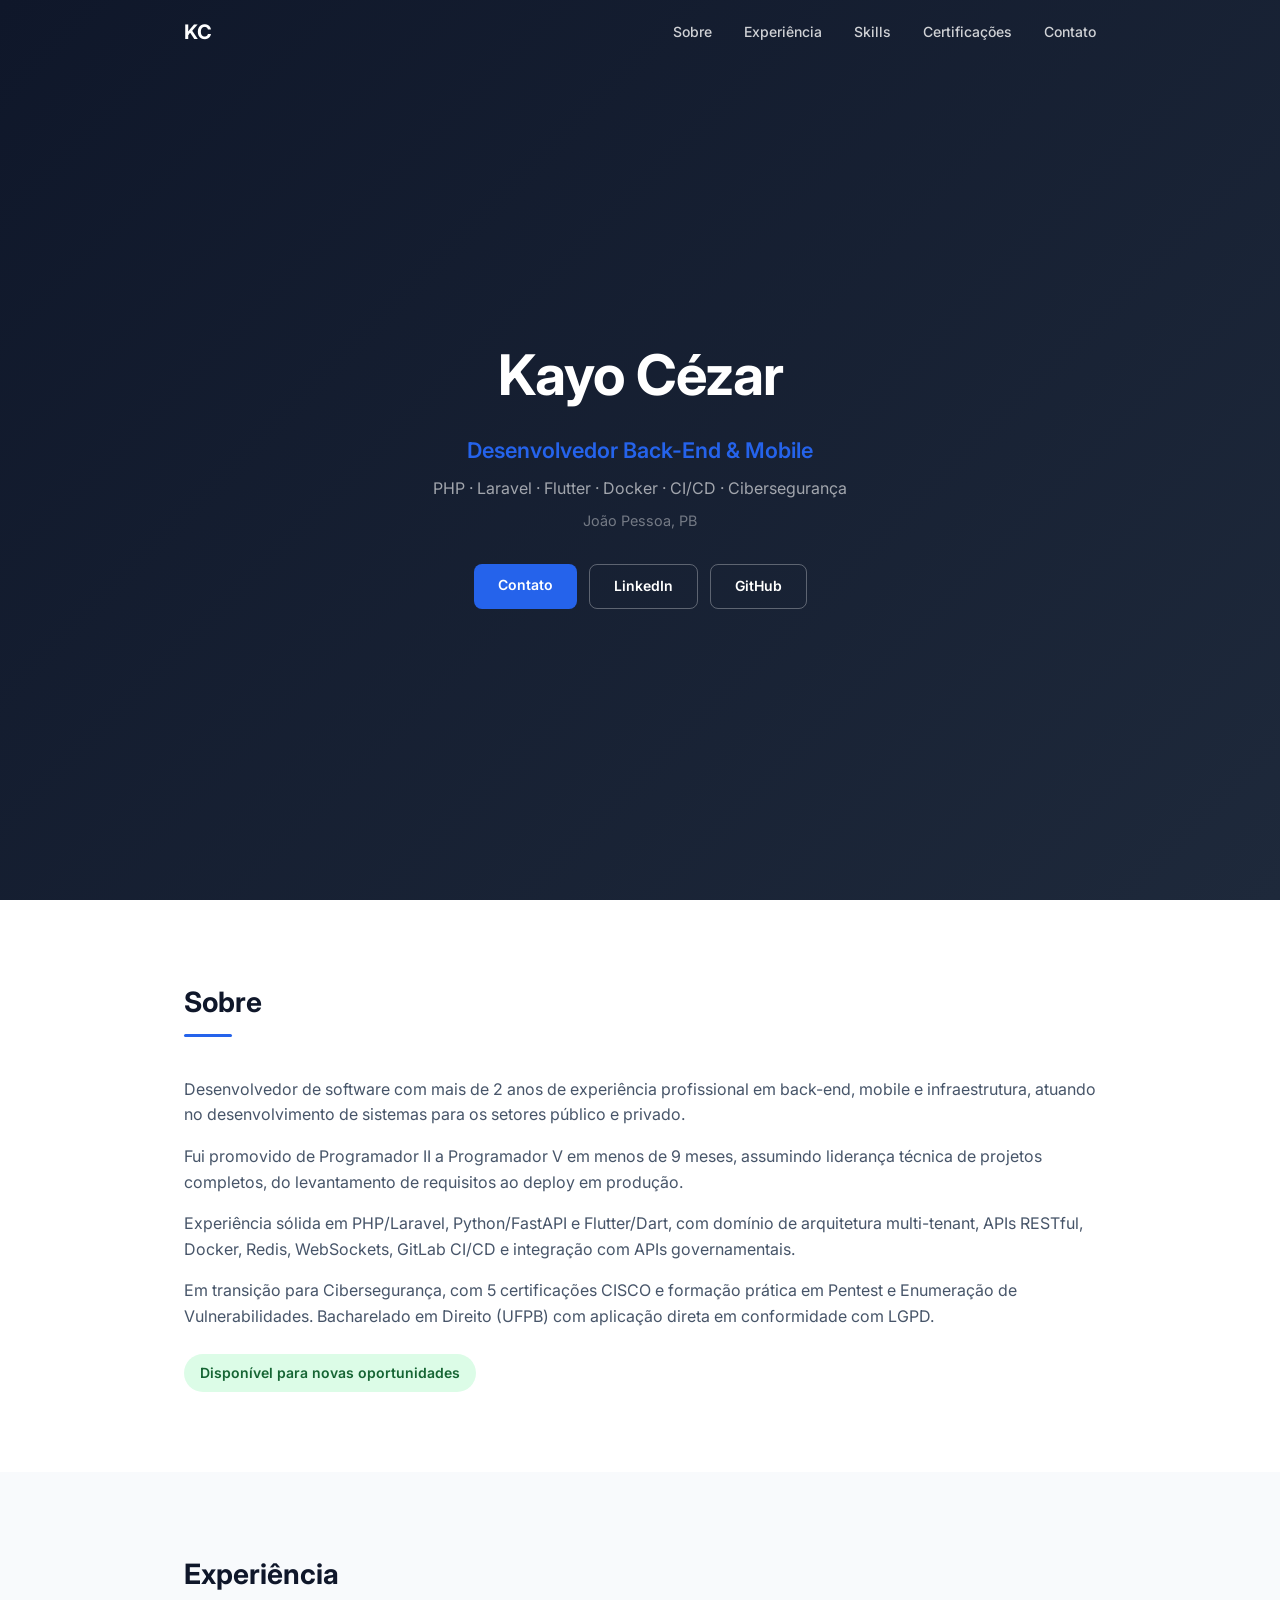
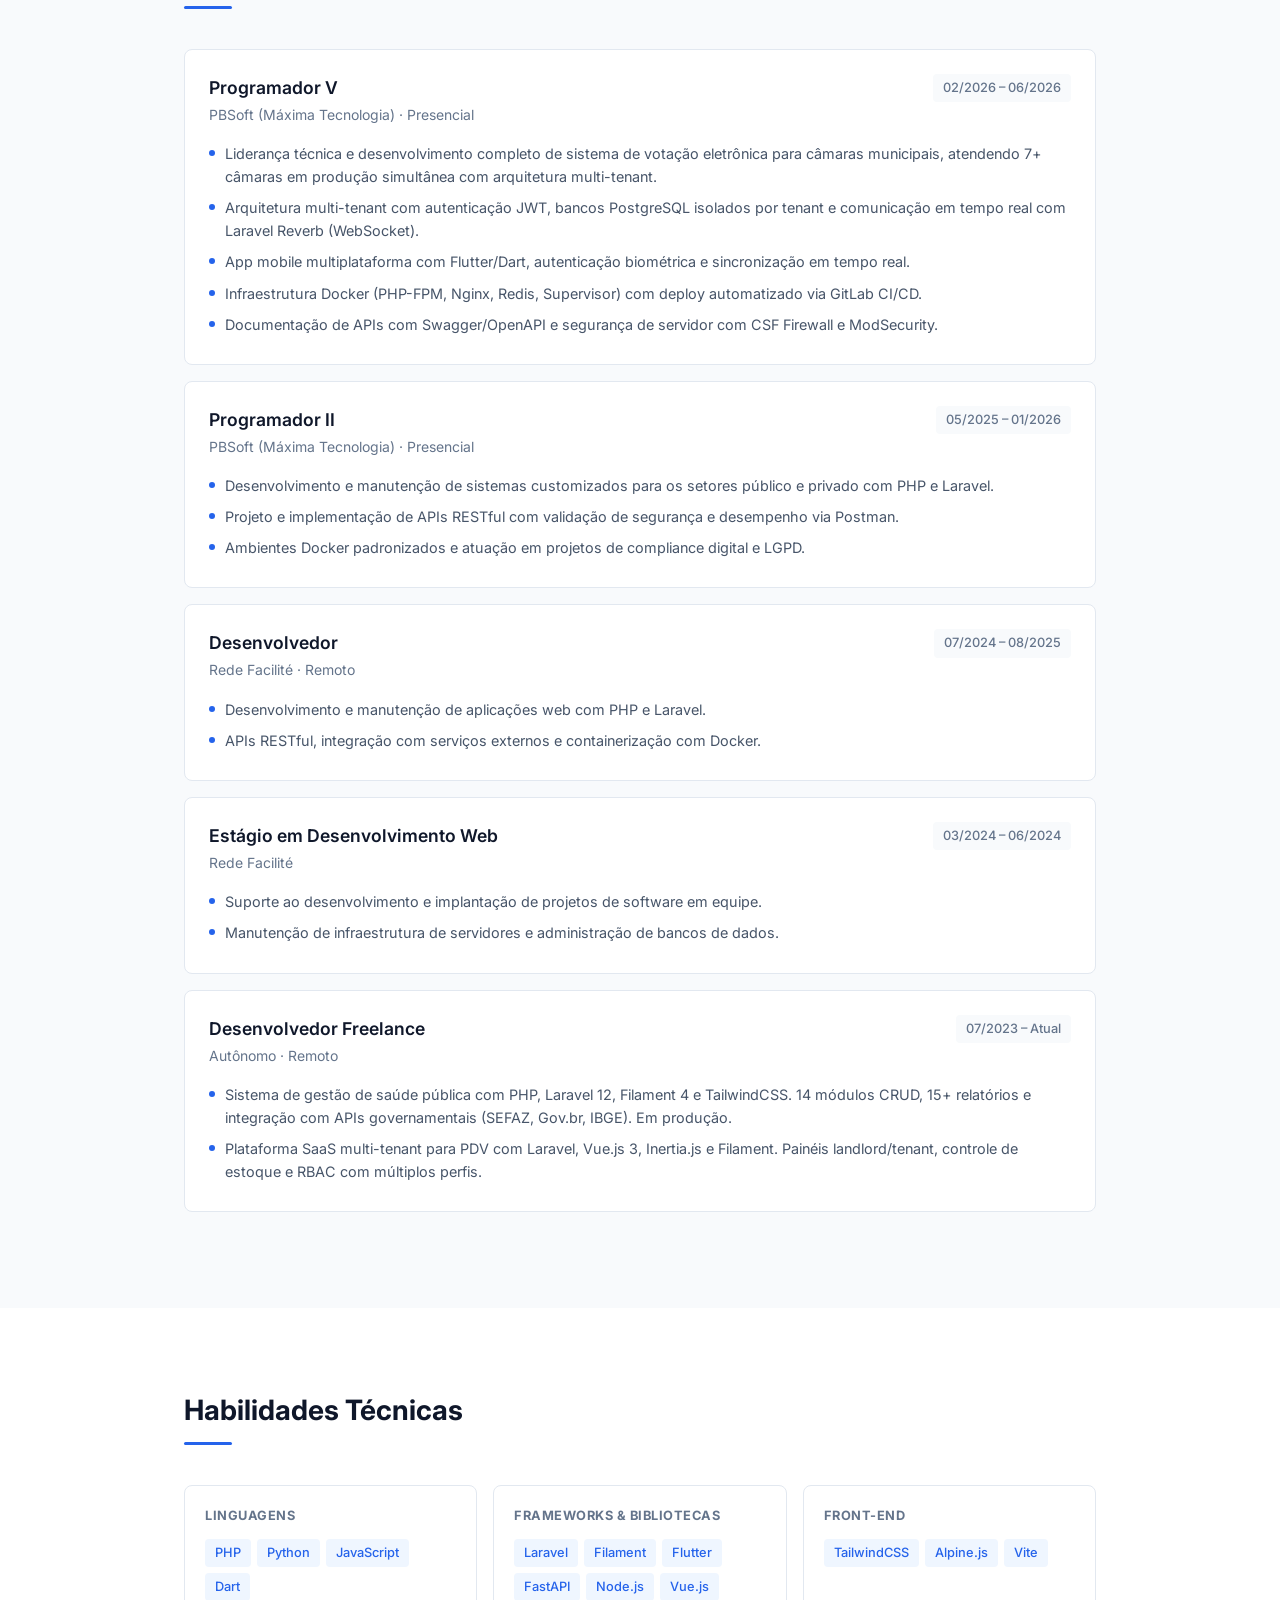
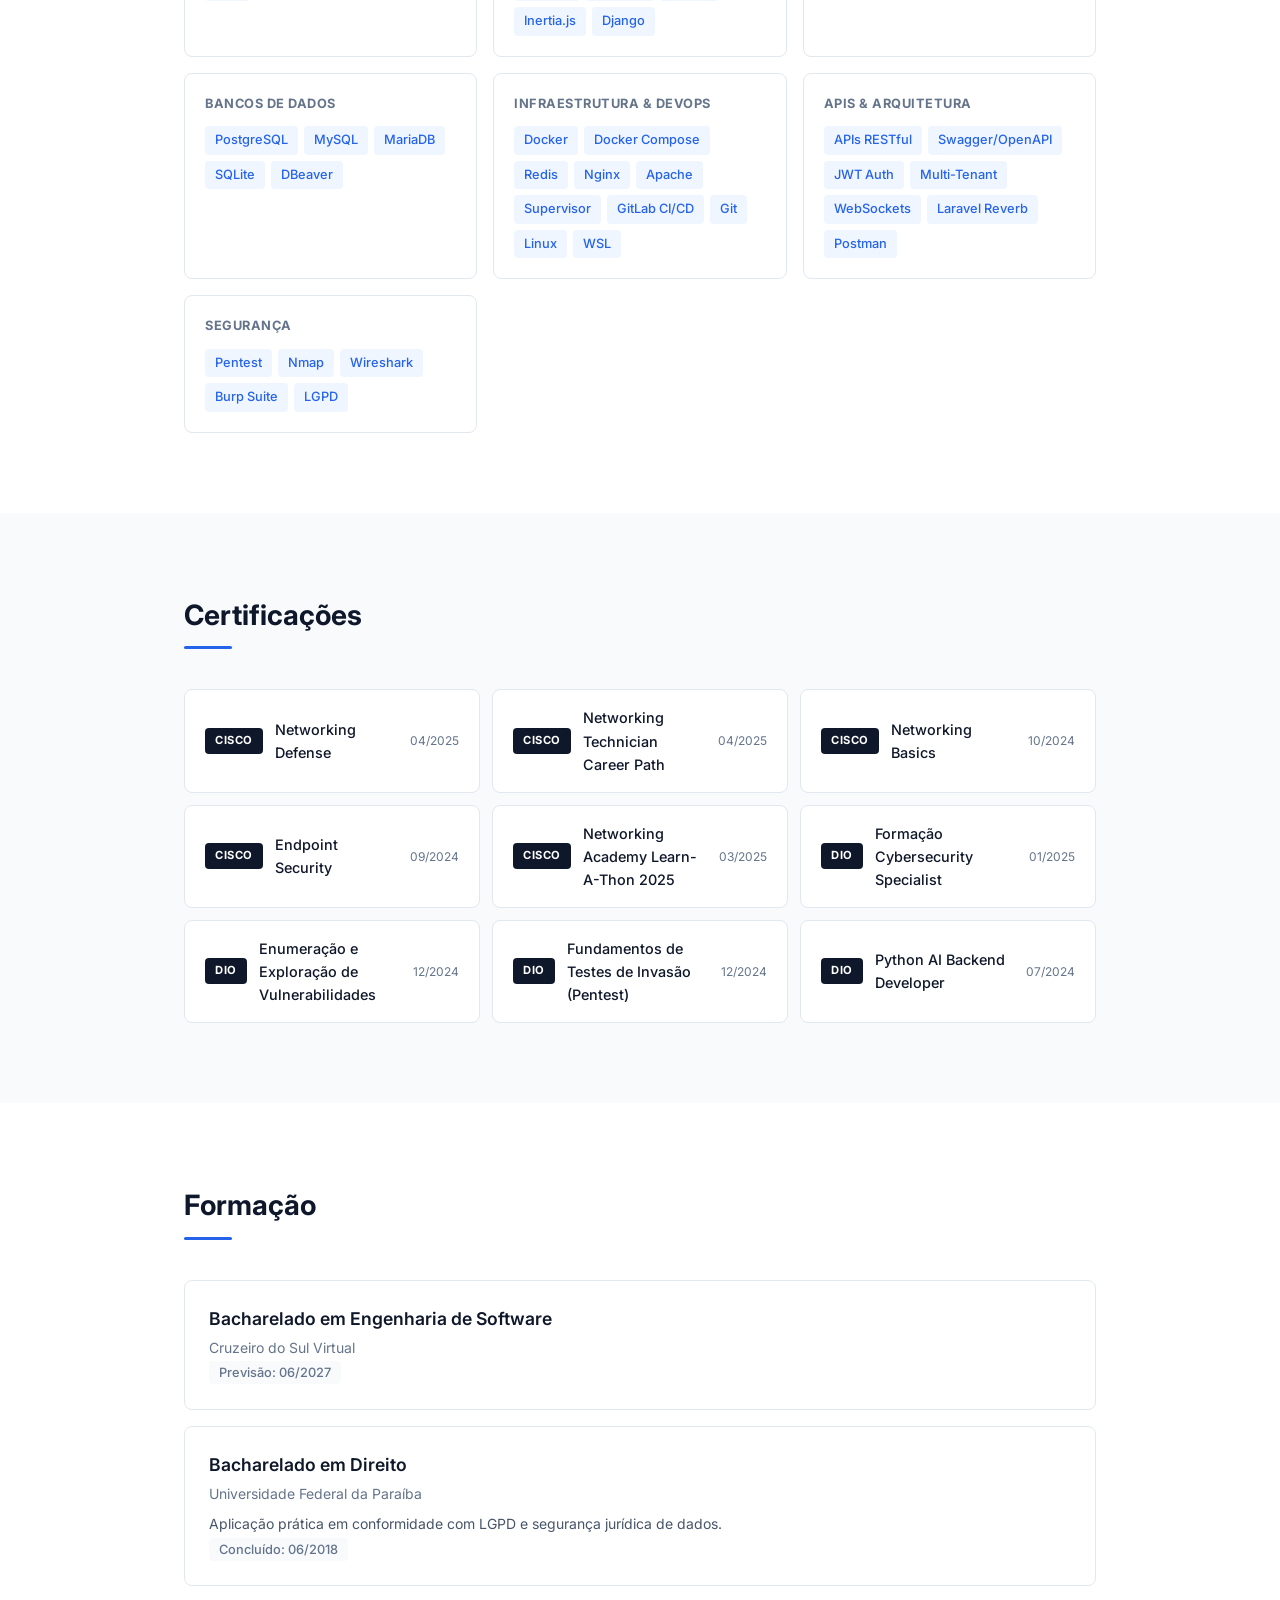
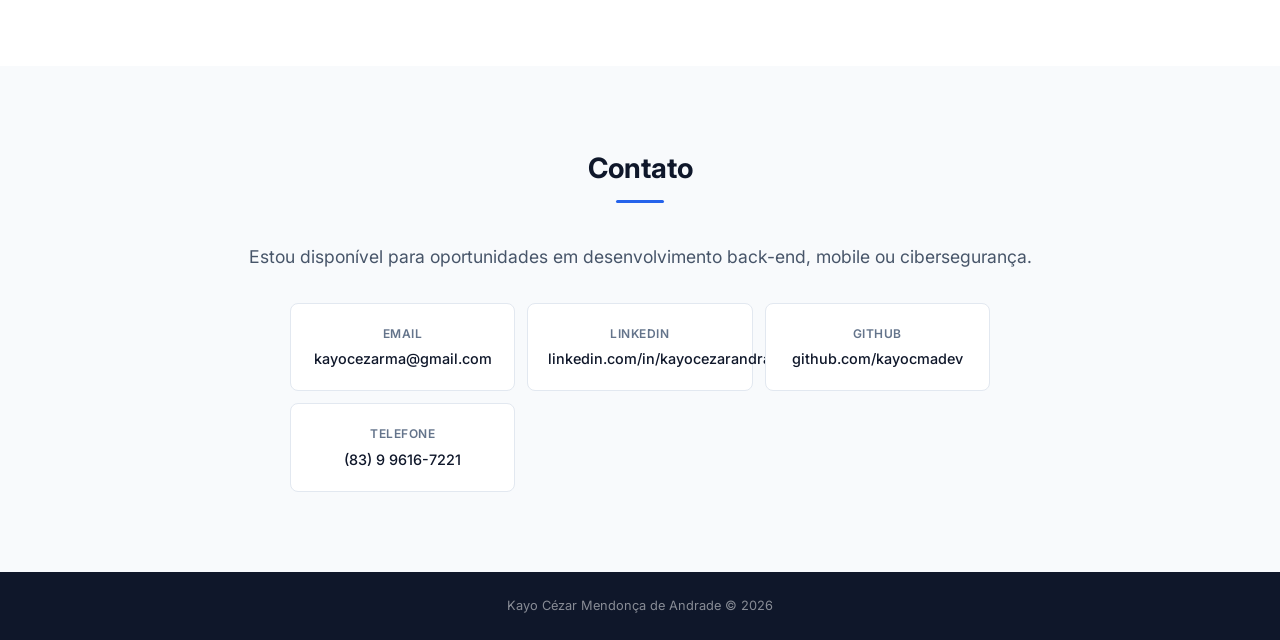
==== index.html @ 10f0717d "Portfolio inicial - landing page pessoal" ====
<!DOCTYPE html>
<html lang="pt-BR">
<head>
    <meta charset="UTF-8">
    <meta name="viewport" content="width=device-width, initial-scale=1.0">
    <meta name="description" content="Kayo Cézar - Desenvolvedor Back-End & Mobile | PHP, Laravel, Flutter, Docker, CI/CD | Cibersegurança">
    <title>Kayo Cézar | Desenvolvedor Back-End & Mobile</title>
    <link rel="preconnect" href="https://fonts.googleapis.com">
    <link rel="preconnect" href="https://fonts.gstatic.com" crossorigin>
    <link href="https://fonts.googleapis.com/css2?family=Inter:wght@400;500;600;700&display=swap" rel="stylesheet">
    <link rel="stylesheet" href="style.css">
</head>
<body>
    <nav id="navbar">
        <div class="nav-container">
            <a href="#hero" class="nav-logo">KC</a>
            <button class="nav-toggle" aria-label="Menu">&#9776;</button>
            <ul class="nav-links">
                <li><a href="#sobre">Sobre</a></li>
                <li><a href="#experiencia">Experiência</a></li>
                <li><a href="#skills">Skills</a></li>
                <li><a href="#certificacoes">Certificações</a></li>
                <li><a href="#contato">Contato</a></li>
            </ul>
        </div>
    </nav>

    <section id="hero">
        <div class="hero-content">
            <h1>Kayo Cézar</h1>
            <p class="hero-title">Desenvolvedor Back-End & Mobile</p>
            <p class="hero-stack">PHP · Laravel · Flutter · Docker · CI/CD · Cibersegurança</p>
            <p class="hero-location">João Pessoa, PB</p>
            <div class="hero-links">
                <a href="mailto:kayocezarma@gmail.com" class="btn btn-primary">Contato</a>
                <a href="https://linkedin.com/in/kayocezarandrade" target="_blank" class="btn btn-outline">LinkedIn</a>
                <a href="https://github.com/kayocmadev" target="_blank" class="btn btn-outline">GitHub</a>
            </div>
        </div>
    </section>

    <section id="sobre">
        <div class="container">
            <h2>Sobre</h2>
            <div class="sobre-content">
                <p>Desenvolvedor de software com mais de 2 anos de experiência profissional em back-end, mobile e infraestrutura, atuando no desenvolvimento de sistemas para os setores público e privado.</p>
                <p>Fui promovido de Programador II a Programador V em menos de 9 meses, assumindo liderança técnica de projetos completos, do levantamento de requisitos ao deploy em produção.</p>
                <p>Experiência sólida em PHP/Laravel, Python/FastAPI e Flutter/Dart, com domínio de arquitetura multi-tenant, APIs RESTful, Docker, Redis, WebSockets, GitLab CI/CD e integração com APIs governamentais.</p>
                <p>Em transição para Cibersegurança, com 5 certificações CISCO e formação prática em Pentest e Enumeração de Vulnerabilidades. Bacharelado em Direito (UFPB) com aplicação direta em conformidade com LGPD.</p>
                <div class="disponivel">
                    <span class="badge">Disponível para novas oportunidades</span>
                </div>
            </div>
        </div>
    </section>

    <section id="experiencia">
        <div class="container">
            <h2>Experiência</h2>
            <div class="timeline">
                <div class="timeline-item">
                    <div class="timeline-header">
                        <div>
                            <h3>Programador V</h3>
                            <p class="company">PBSoft (Máxima Tecnologia) · Presencial</p>
                        </div>
                        <span class="date">02/2026 – 06/2026</span>
                    </div>
                    <ul>
                        <li>Liderança técnica e desenvolvimento completo de sistema de votação eletrônica para câmaras municipais, atendendo 7+ câmaras em produção simultânea com arquitetura multi-tenant.</li>
                        <li>Arquitetura multi-tenant com autenticação JWT, bancos PostgreSQL isolados por tenant e comunicação em tempo real com Laravel Reverb (WebSocket).</li>
                        <li>App mobile multiplataforma com Flutter/Dart, autenticação biométrica e sincronização em tempo real.</li>
                        <li>Infraestrutura Docker (PHP-FPM, Nginx, Redis, Supervisor) com deploy automatizado via GitLab CI/CD.</li>
                        <li>Documentação de APIs com Swagger/OpenAPI e segurança de servidor com CSF Firewall e ModSecurity.</li>
                    </ul>
                </div>
                <div class="timeline-item">
                    <div class="timeline-header">
                        <div>
                            <h3>Programador II</h3>
                            <p class="company">PBSoft (Máxima Tecnologia) · Presencial</p>
                        </div>
                        <span class="date">05/2025 – 01/2026</span>
                    </div>
                    <ul>
                        <li>Desenvolvimento e manutenção de sistemas customizados para os setores público e privado com PHP e Laravel.</li>
                        <li>Projeto e implementação de APIs RESTful com validação de segurança e desempenho via Postman.</li>
                        <li>Ambientes Docker padronizados e atuação em projetos de compliance digital e LGPD.</li>
                    </ul>
                </div>
                <div class="timeline-item">
                    <div class="timeline-header">
                        <div>
                            <h3>Desenvolvedor</h3>
                            <p class="company">Rede Facilité · Remoto</p>
                        </div>
                        <span class="date">07/2024 – 08/2025</span>
                    </div>
                    <ul>
                        <li>Desenvolvimento e manutenção de aplicações web com PHP e Laravel.</li>
                        <li>APIs RESTful, integração com serviços externos e containerização com Docker.</li>
                    </ul>
                </div>
                <div class="timeline-item">
                    <div class="timeline-header">
                        <div>
                            <h3>Estágio em Desenvolvimento Web</h3>
                            <p class="company">Rede Facilité</p>
                        </div>
                        <span class="date">03/2024 – 06/2024</span>
                    </div>
                    <ul>
                        <li>Suporte ao desenvolvimento e implantação de projetos de software em equipe.</li>
                        <li>Manutenção de infraestrutura de servidores e administração de bancos de dados.</li>
                    </ul>
                </div>
                <div class="timeline-item">
                    <div class="timeline-header">
                        <div>
                            <h3>Desenvolvedor Freelance</h3>
                            <p class="company">Autônomo · Remoto</p>
                        </div>
                        <span class="date">07/2023 – Atual</span>
                    </div>
                    <ul>
                        <li>Sistema de gestão de saúde pública com PHP, Laravel 12, Filament 4 e TailwindCSS. 14 módulos CRUD, 15+ relatórios e integração com APIs governamentais (SEFAZ, Gov.br, IBGE). Em produção.</li>
                        <li>Plataforma SaaS multi-tenant para PDV com Laravel, Vue.js 3, Inertia.js e Filament. Painéis landlord/tenant, controle de estoque e RBAC com múltiplos perfis.</li>
                    </ul>
                </div>
            </div>
        </div>
    </section>

    <section id="skills">
        <div class="container">
            <h2>Habilidades Técnicas</h2>
            <div class="skills-grid">
                <div class="skill-card">
                    <h3>Linguagens</h3>
                    <div class="tags">
                        <span>PHP</span>
                        <span>Python</span>
                        <span>JavaScript</span>
                        <span>Dart</span>
                    </div>
                </div>
                <div class="skill-card">
                    <h3>Frameworks & Bibliotecas</h3>
                    <div class="tags">
                        <span>Laravel</span>
                        <span>Filament</span>
                        <span>Flutter</span>
                        <span>FastAPI</span>
                        <span>Node.js</span>
                        <span>Vue.js</span>
                        <span>Inertia.js</span>
                        <span>Django</span>
                    </div>
                </div>
                <div class="skill-card">
                    <h3>Front-End</h3>
                    <div class="tags">
                        <span>TailwindCSS</span>
                        <span>Alpine.js</span>
                        <span>Vite</span>
                    </div>
                </div>
                <div class="skill-card">
                    <h3>Bancos de Dados</h3>
                    <div class="tags">
                        <span>PostgreSQL</span>
                        <span>MySQL</span>
                        <span>MariaDB</span>
                        <span>SQLite</span>
                        <span>DBeaver</span>
                    </div>
                </div>
                <div class="skill-card">
                    <h3>Infraestrutura & DevOps</h3>
                    <div class="tags">
                        <span>Docker</span>
                        <span>Docker Compose</span>
                        <span>Redis</span>
                        <span>Nginx</span>
                        <span>Apache</span>
                        <span>Supervisor</span>
                        <span>GitLab CI/CD</span>
                        <span>Git</span>
                        <span>Linux</span>
                        <span>WSL</span>
                    </div>
                </div>
                <div class="skill-card">
                    <h3>APIs & Arquitetura</h3>
                    <div class="tags">
                        <span>APIs RESTful</span>
                        <span>Swagger/OpenAPI</span>
                        <span>JWT Auth</span>
                        <span>Multi-Tenant</span>
                        <span>WebSockets</span>
                        <span>Laravel Reverb</span>
                        <span>Postman</span>
                    </div>
                </div>
                <div class="skill-card">
                    <h3>Segurança</h3>
                    <div class="tags">
                        <span>Pentest</span>
                        <span>Nmap</span>
                        <span>Wireshark</span>
                        <span>Burp Suite</span>
                        <span>LGPD</span>
                    </div>
                </div>
            </div>
        </div>
    </section>

    <section id="certificacoes">
        <div class="container">
            <h2>Certificações</h2>
            <div class="certs-grid">
                <div class="cert-item">
                    <span class="cert-issuer">CISCO</span>
                    <h3>Networking Defense</h3>
                    <span class="cert-date">04/2025</span>
                </div>
                <div class="cert-item">
                    <span class="cert-issuer">CISCO</span>
                    <h3>Networking Technician Career Path</h3>
                    <span class="cert-date">04/2025</span>
                </div>
                <div class="cert-item">
                    <span class="cert-issuer">CISCO</span>
                    <h3>Networking Basics</h3>
                    <span class="cert-date">10/2024</span>
                </div>
                <div class="cert-item">
                    <span class="cert-issuer">CISCO</span>
                    <h3>Endpoint Security</h3>
                    <span class="cert-date">09/2024</span>
                </div>
                <div class="cert-item">
                    <span class="cert-issuer">CISCO</span>
                    <h3>Networking Academy Learn-A-Thon 2025</h3>
                    <span class="cert-date">03/2025</span>
                </div>
                <div class="cert-item">
                    <span class="cert-issuer">DIO</span>
                    <h3>Formação Cybersecurity Specialist</h3>
                    <span class="cert-date">01/2025</span>
                </div>
                <div class="cert-item">
                    <span class="cert-issuer">DIO</span>
                    <h3>Enumeração e Exploração de Vulnerabilidades</h3>
                    <span class="cert-date">12/2024</span>
                </div>
                <div class="cert-item">
                    <span class="cert-issuer">DIO</span>
                    <h3>Fundamentos de Testes de Invasão (Pentest)</h3>
                    <span class="cert-date">12/2024</span>
                </div>
                <div class="cert-item">
                    <span class="cert-issuer">DIO</span>
                    <h3>Python AI Backend Developer</h3>
                    <span class="cert-date">07/2024</span>
                </div>
            </div>
        </div>
    </section>

    <section id="formacao">
        <div class="container">
            <h2>Formação</h2>
            <div class="formacao-grid">
                <div class="formacao-item">
                    <h3>Bacharelado em Engenharia de Software</h3>
                    <p class="company">Cruzeiro do Sul Virtual</p>
                    <span class="date">Previsão: 06/2027</span>
                </div>
                <div class="formacao-item">
                    <h3>Bacharelado em Direito</h3>
                    <p class="company">Universidade Federal da Paraíba</p>
                    <p class="formacao-desc">Aplicação prática em conformidade com LGPD e segurança jurídica de dados.</p>
                    <span class="date">Concluído: 06/2018</span>
                </div>
            </div>
        </div>
    </section>

    <section id="contato">
        <div class="container">
            <h2>Contato</h2>
            <p class="contato-intro">Estou disponível para oportunidades em desenvolvimento back-end, mobile ou cibersegurança.</p>
            <div class="contato-links">
                <a href="mailto:kayocezarma@gmail.com" class="contato-item">
                    <span class="contato-label">Email</span>
                    <span>kayocezarma@gmail.com</span>
                </a>
                <a href="https://linkedin.com/in/kayocezarandrade" target="_blank" class="contato-item">
                    <span class="contato-label">LinkedIn</span>
                    <span>linkedin.com/in/kayocezarandrade</span>
                </a>
                <a href="https://github.com/kayocmadev" target="_blank" class="contato-item">
                    <span class="contato-label">GitHub</span>
                    <span>github.com/kayocmadev</span>
                </a>
                <a href="tel:+5583996167221" class="contato-item">
                    <span class="contato-label">Telefone</span>
                    <span>(83) 9 9616-7221</span>
                </a>
            </div>
        </div>
    </section>

    <footer>
        <div class="container">
            <p>Kayo Cézar Mendonça de Andrade &copy; 2026</p>
        </div>
    </footer>

    <script>
        document.querySelector('.nav-toggle').addEventListener('click', function() {
            document.querySelector('.nav-links').classList.toggle('active');
        });

        document.querySelectorAll('.nav-links a').forEach(function(link) {
            link.addEventListener('click', function() {
                document.querySelector('.nav-links').classList.remove('active');
            });
        });

        window.addEventListener('scroll', function() {
            var navbar = document.getElementById('navbar');
            if (window.scrollY > 50) {
                navbar.classList.add('scrolled');
            } else {
                navbar.classList.remove('scrolled');
            }
        });
    </script>
</body>
</html>
---- style.css ----
:root {
    --primary: #2563eb;
    --primary-dark: #1d4ed8;
    --dark: #0f172a;
    --dark-light: #1e293b;
    --gray: #64748b;
    --gray-light: #e2e8f0;
    --light: #f8fafc;
    --white: #ffffff;
    --radius: 8px;
}

* {
    margin: 0;
    padding: 0;
    box-sizing: border-box;
}

html {
    scroll-behavior: smooth;
    scroll-padding-top: 70px;
}

body {
    font-family: 'Inter', -apple-system, BlinkMacSystemFont, sans-serif;
    color: #334155;
    line-height: 1.6;
    background: var(--white);
}

.container {
    max-width: 960px;
    margin: 0 auto;
    padding: 0 24px;
}

/* NAV */
#navbar {
    position: fixed;
    top: 0;
    left: 0;
    right: 0;
    z-index: 100;
    padding: 16px 0;
    transition: all 0.3s;
}

#navbar.scrolled {
    background: rgba(15, 23, 42, 0.95);
    backdrop-filter: blur(8px);
    padding: 10px 0;
    box-shadow: 0 2px 20px rgba(0,0,0,0.3);
}

.nav-container {
    max-width: 960px;
    margin: 0 auto;
    padding: 0 24px;
    display: flex;
    justify-content: space-between;
    align-items: center;
}

.nav-logo {
    font-size: 1.25rem;
    font-weight: 700;
    color: var(--white);
    text-decoration: none;
    letter-spacing: -0.5px;
}

.nav-links {
    display: flex;
    list-style: none;
    gap: 32px;
}

.nav-links a {
    color: rgba(255,255,255,0.8);
    text-decoration: none;
    font-size: 0.875rem;
    font-weight: 500;
    transition: color 0.2s;
}

.nav-links a:hover {
    color: var(--white);
}

.nav-toggle {
    display: none;
    background: none;
    border: none;
    color: var(--white);
    font-size: 1.5rem;
    cursor: pointer;
}

/* HERO */
#hero {
    min-height: 100vh;
    display: flex;
    align-items: center;
    justify-content: center;
    text-align: center;
    background: linear-gradient(135deg, var(--dark) 0%, var(--dark-light) 100%);
    padding: 120px 24px 80px;
}

.hero-content h1 {
    font-size: 3.5rem;
    font-weight: 700;
    color: var(--white);
    margin-bottom: 12px;
    letter-spacing: -1px;
}

.hero-title {
    font-size: 1.35rem;
    color: var(--primary);
    font-weight: 600;
    margin-bottom: 8px;
}

.hero-stack {
    font-size: 1rem;
    color: rgba(255,255,255,0.6);
    margin-bottom: 8px;
}

.hero-location {
    font-size: 0.9rem;
    color: rgba(255,255,255,0.4);
    margin-bottom: 32px;
}

.hero-links {
    display: flex;
    gap: 12px;
    justify-content: center;
    flex-wrap: wrap;
}

.btn {
    padding: 10px 24px;
    border-radius: var(--radius);
    text-decoration: none;
    font-size: 0.875rem;
    font-weight: 600;
    transition: all 0.2s;
    display: inline-block;
}

.btn-primary {
    background: var(--primary);
    color: var(--white);
}

.btn-primary:hover {
    background: var(--primary-dark);
    transform: translateY(-1px);
}

.btn-outline {
    border: 1.5px solid rgba(255,255,255,0.3);
    color: var(--white);
}

.btn-outline:hover {
    border-color: var(--white);
    background: rgba(255,255,255,0.1);
}

/* SECTIONS */
section {
    padding: 80px 0;
}

section:nth-child(even) {
    background: var(--light);
}

h2 {
    font-size: 1.75rem;
    font-weight: 700;
    color: var(--dark);
    margin-bottom: 40px;
    position: relative;
    padding-bottom: 12px;
}

h2::after {
    content: '';
    position: absolute;
    bottom: 0;
    left: 0;
    width: 48px;
    height: 3px;
    background: var(--primary);
    border-radius: 2px;
}

/* SOBRE */
.sobre-content p {
    margin-bottom: 16px;
    font-size: 1rem;
    color: #475569;
}

.disponivel {
    margin-top: 24px;
}

.badge {
    display: inline-block;
    background: #dcfce7;
    color: #166534;
    padding: 8px 16px;
    border-radius: 20px;
    font-size: 0.875rem;
    font-weight: 600;
}

/* TIMELINE */
.timeline {
    position: relative;
}

.timeline-item {
    padding: 24px;
    background: var(--white);
    border-radius: var(--radius);
    border: 1px solid var(--gray-light);
    margin-bottom: 16px;
    transition: box-shadow 0.2s;
}

.timeline-item:hover {
    box-shadow: 0 4px 12px rgba(0,0,0,0.08);
}

.timeline-header {
    display: flex;
    justify-content: space-between;
    align-items: flex-start;
    margin-bottom: 12px;
    gap: 16px;
}

.timeline-header h3 {
    font-size: 1.1rem;
    font-weight: 600;
    color: var(--dark);
}

.company {
    font-size: 0.875rem;
    color: var(--gray);
    margin-top: 2px;
}

.date {
    font-size: 0.8rem;
    color: var(--gray);
    white-space: nowrap;
    background: var(--light);
    padding: 4px 10px;
    border-radius: 4px;
    font-weight: 500;
}

.timeline-item ul {
    list-style: none;
    padding: 0;
}

.timeline-item li {
    font-size: 0.9rem;
    color: #475569;
    padding: 4px 0 4px 16px;
    position: relative;
}

.timeline-item li::before {
    content: '';
    position: absolute;
    left: 0;
    top: 12px;
    width: 6px;
    height: 6px;
    background: var(--primary);
    border-radius: 50%;
}

/* SKILLS */
.skills-grid {
    display: grid;
    grid-template-columns: repeat(auto-fit, minmax(280px, 1fr));
    gap: 16px;
}

.skill-card {
    background: var(--white);
    border: 1px solid var(--gray-light);
    border-radius: var(--radius);
    padding: 20px;
    transition: box-shadow 0.2s;
}

.skill-card:hover {
    box-shadow: 0 4px 12px rgba(0,0,0,0.08);
}

.skill-card h3 {
    font-size: 0.8rem;
    text-transform: uppercase;
    letter-spacing: 0.5px;
    color: var(--gray);
    margin-bottom: 12px;
}

.tags {
    display: flex;
    flex-wrap: wrap;
    gap: 6px;
}

.tags span {
    background: #eff6ff;
    color: var(--primary);
    padding: 4px 10px;
    border-radius: 4px;
    font-size: 0.8rem;
    font-weight: 500;
}

/* CERTIFICACOES */
.certs-grid {
    display: grid;
    grid-template-columns: repeat(auto-fit, minmax(280px, 1fr));
    gap: 12px;
}

.cert-item {
    display: flex;
    align-items: center;
    gap: 12px;
    background: var(--white);
    border: 1px solid var(--gray-light);
    border-radius: var(--radius);
    padding: 16px 20px;
    transition: box-shadow 0.2s;
}

.cert-item:hover {
    box-shadow: 0 4px 12px rgba(0,0,0,0.08);
}

.cert-issuer {
    background: var(--dark);
    color: var(--white);
    padding: 4px 10px;
    border-radius: 4px;
    font-size: 0.7rem;
    font-weight: 700;
    letter-spacing: 0.5px;
    white-space: nowrap;
}

.cert-item h3 {
    font-size: 0.9rem;
    font-weight: 500;
    color: var(--dark);
    flex: 1;
}

.cert-date {
    font-size: 0.75rem;
    color: var(--gray);
    white-space: nowrap;
}

/* FORMACAO */
.formacao-grid {
    display: grid;
    gap: 16px;
}

.formacao-item {
    background: var(--white);
    border: 1px solid var(--gray-light);
    border-radius: var(--radius);
    padding: 24px;
}

.formacao-item h3 {
    font-size: 1.1rem;
    font-weight: 600;
    color: var(--dark);
    margin-bottom: 4px;
}

.formacao-desc {
    font-size: 0.875rem;
    color: #475569;
    margin-top: 8px;
}

/* CONTATO */
#contato {
    text-align: center;
}

#contato h2::after {
    left: 50%;
    transform: translateX(-50%);
}

.contato-intro {
    font-size: 1.1rem;
    color: #475569;
    margin-bottom: 32px;
}

.contato-links {
    display: grid;
    grid-template-columns: repeat(auto-fit, minmax(220px, 1fr));
    gap: 12px;
    max-width: 700px;
    margin: 0 auto;
}

.contato-item {
    display: flex;
    flex-direction: column;
    gap: 4px;
    padding: 20px;
    background: var(--white);
    border: 1px solid var(--gray-light);
    border-radius: var(--radius);
    text-decoration: none;
    transition: all 0.2s;
}

.contato-item:hover {
    border-color: var(--primary);
    box-shadow: 0 4px 12px rgba(37, 99, 235, 0.1);
    transform: translateY(-2px);
}

.contato-label {
    font-size: 0.75rem;
    text-transform: uppercase;
    letter-spacing: 0.5px;
    color: var(--gray);
    font-weight: 600;
}

.contato-item span:last-child {
    font-size: 0.9rem;
    color: var(--dark);
    font-weight: 500;
}

/* FOOTER */
footer {
    background: var(--dark);
    color: rgba(255,255,255,0.5);
    text-align: center;
    padding: 24px 0;
    font-size: 0.8rem;
}

/* RESPONSIVO */
@media (max-width: 768px) {
    .nav-toggle {
        display: block;
    }

    .nav-links {
        display: none;
        position: absolute;
        top: 100%;
        left: 0;
        right: 0;
        flex-direction: column;
        background: rgba(15, 23, 42, 0.98);
        padding: 16px 24px;
        gap: 16px;
    }

    .nav-links.active {
        display: flex;
    }

    .hero-content h1 {
        font-size: 2.25rem;
    }

    .hero-title {
        font-size: 1.1rem;
    }

    .timeline-header {
        flex-direction: column;
    }

    .date {
        align-self: flex-start;
    }

    .cert-item {
        flex-direction: column;
        text-align: center;
    }

    section {
        padding: 60px 0;
    }
}
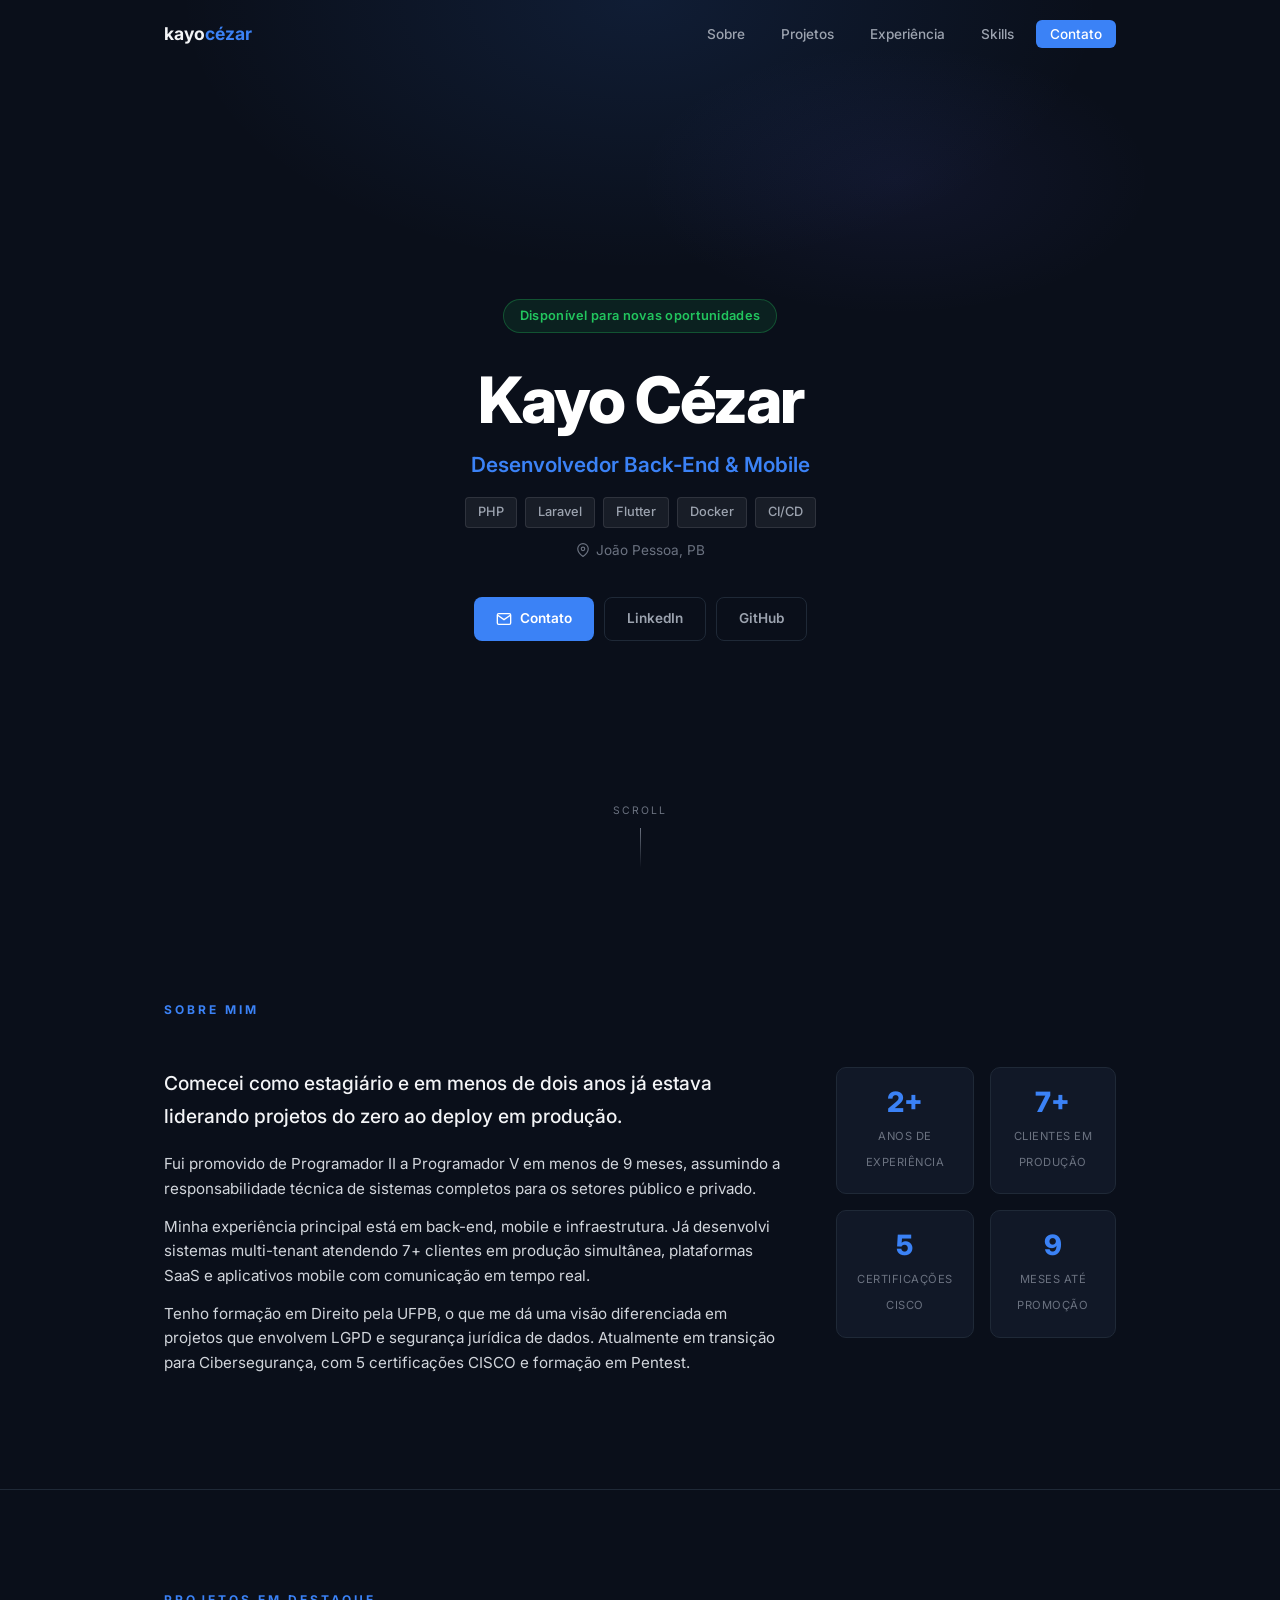
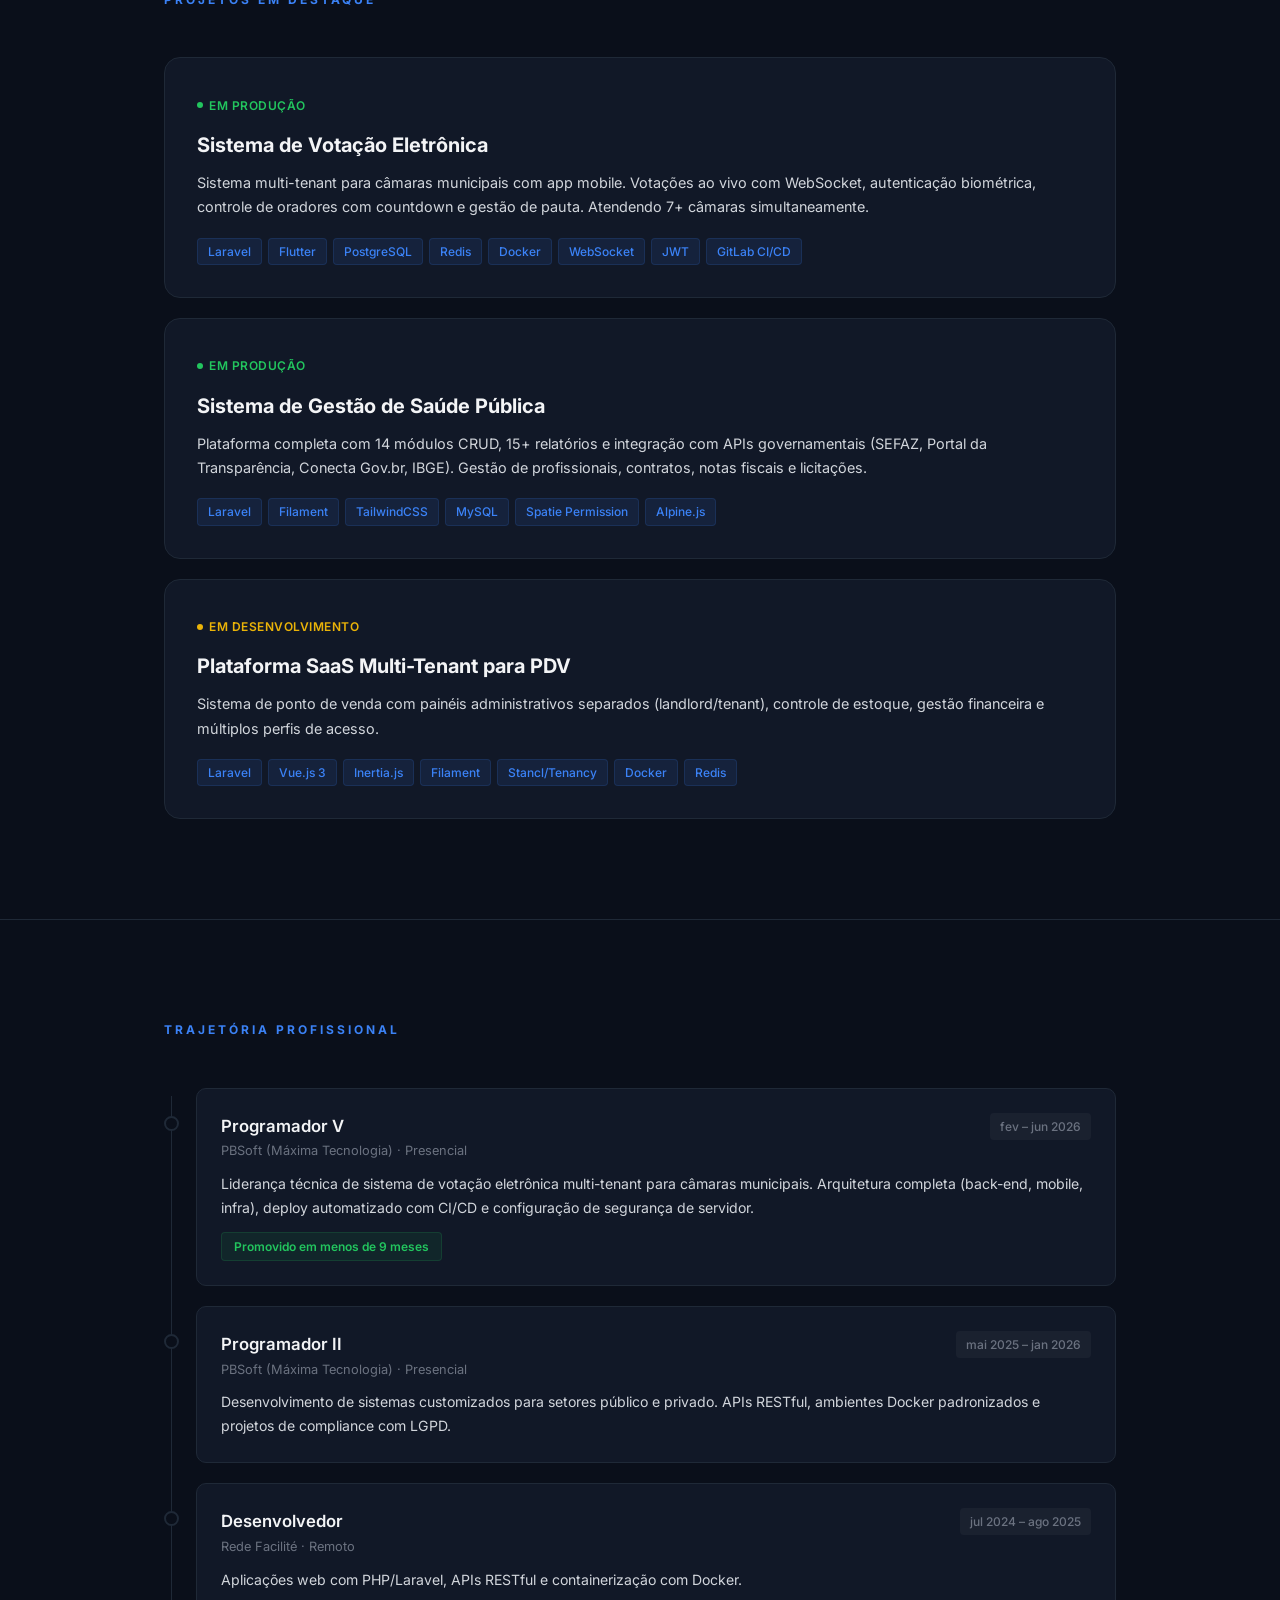
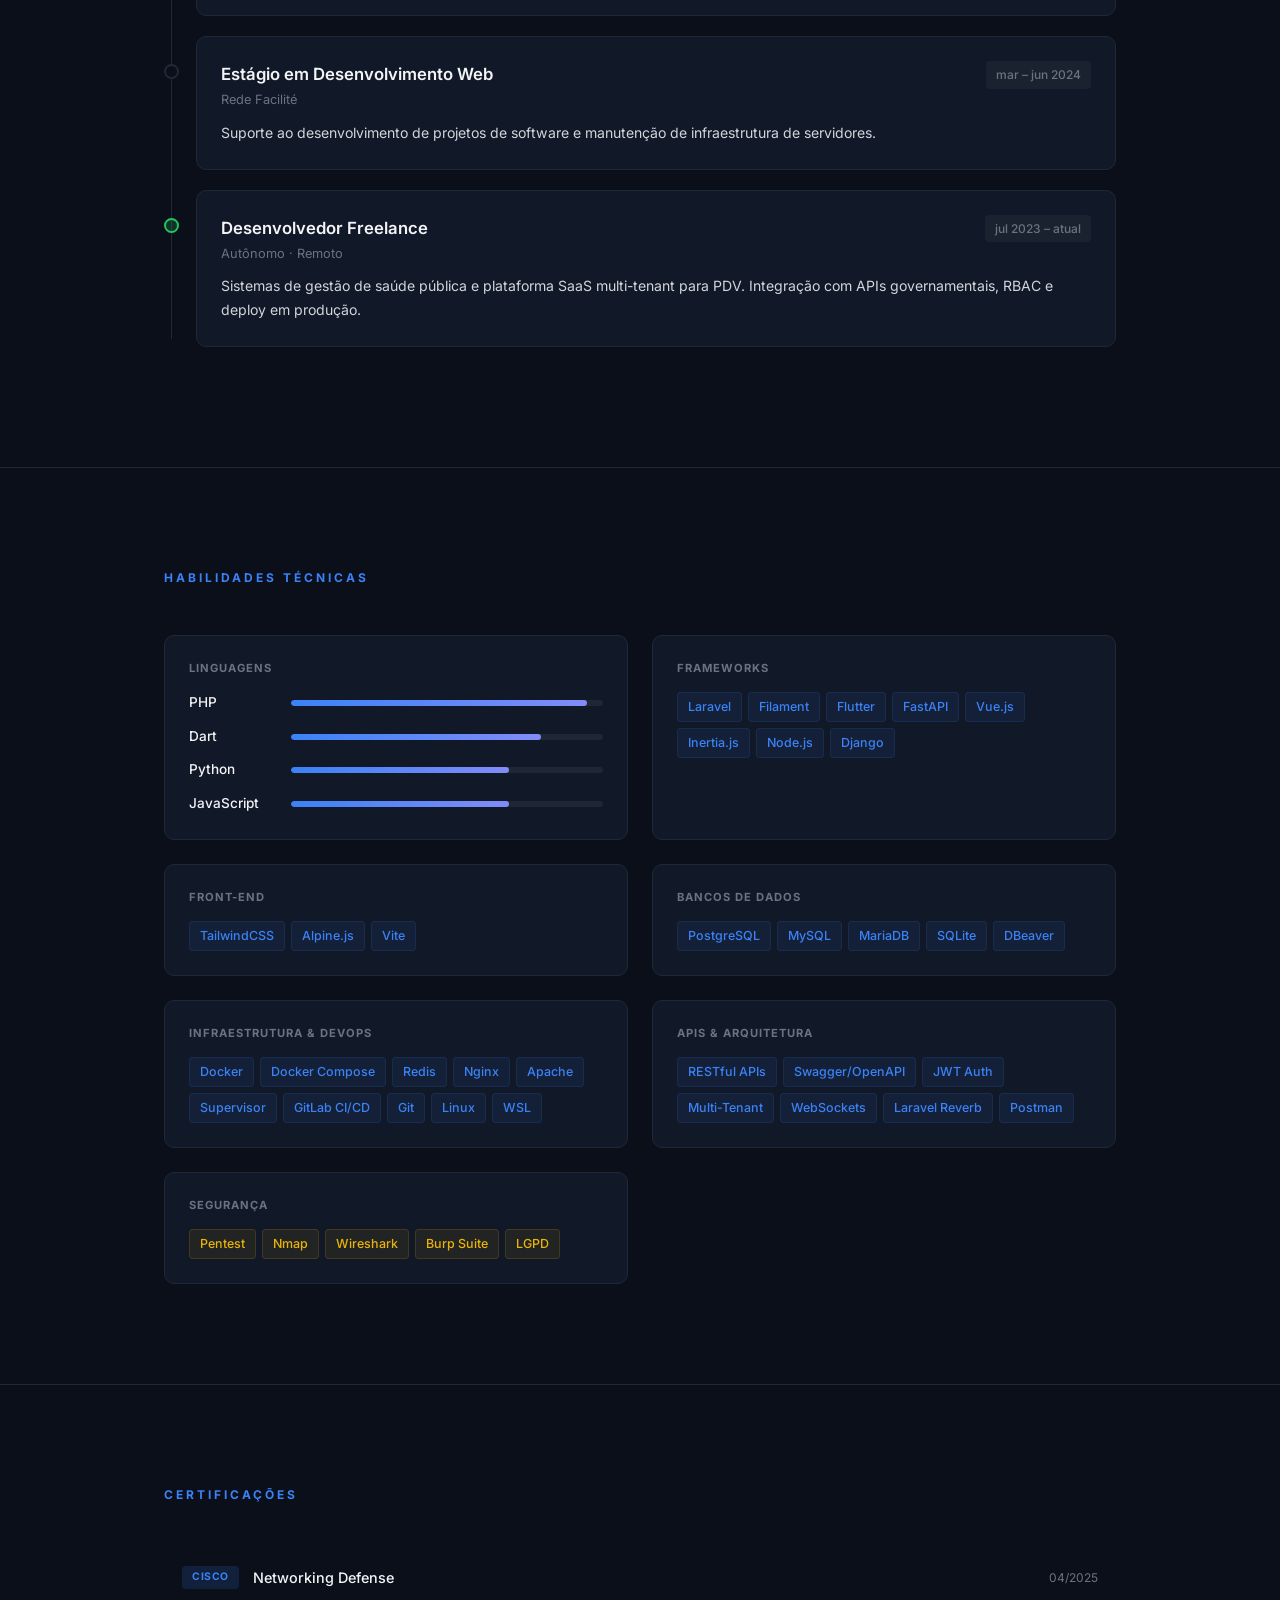
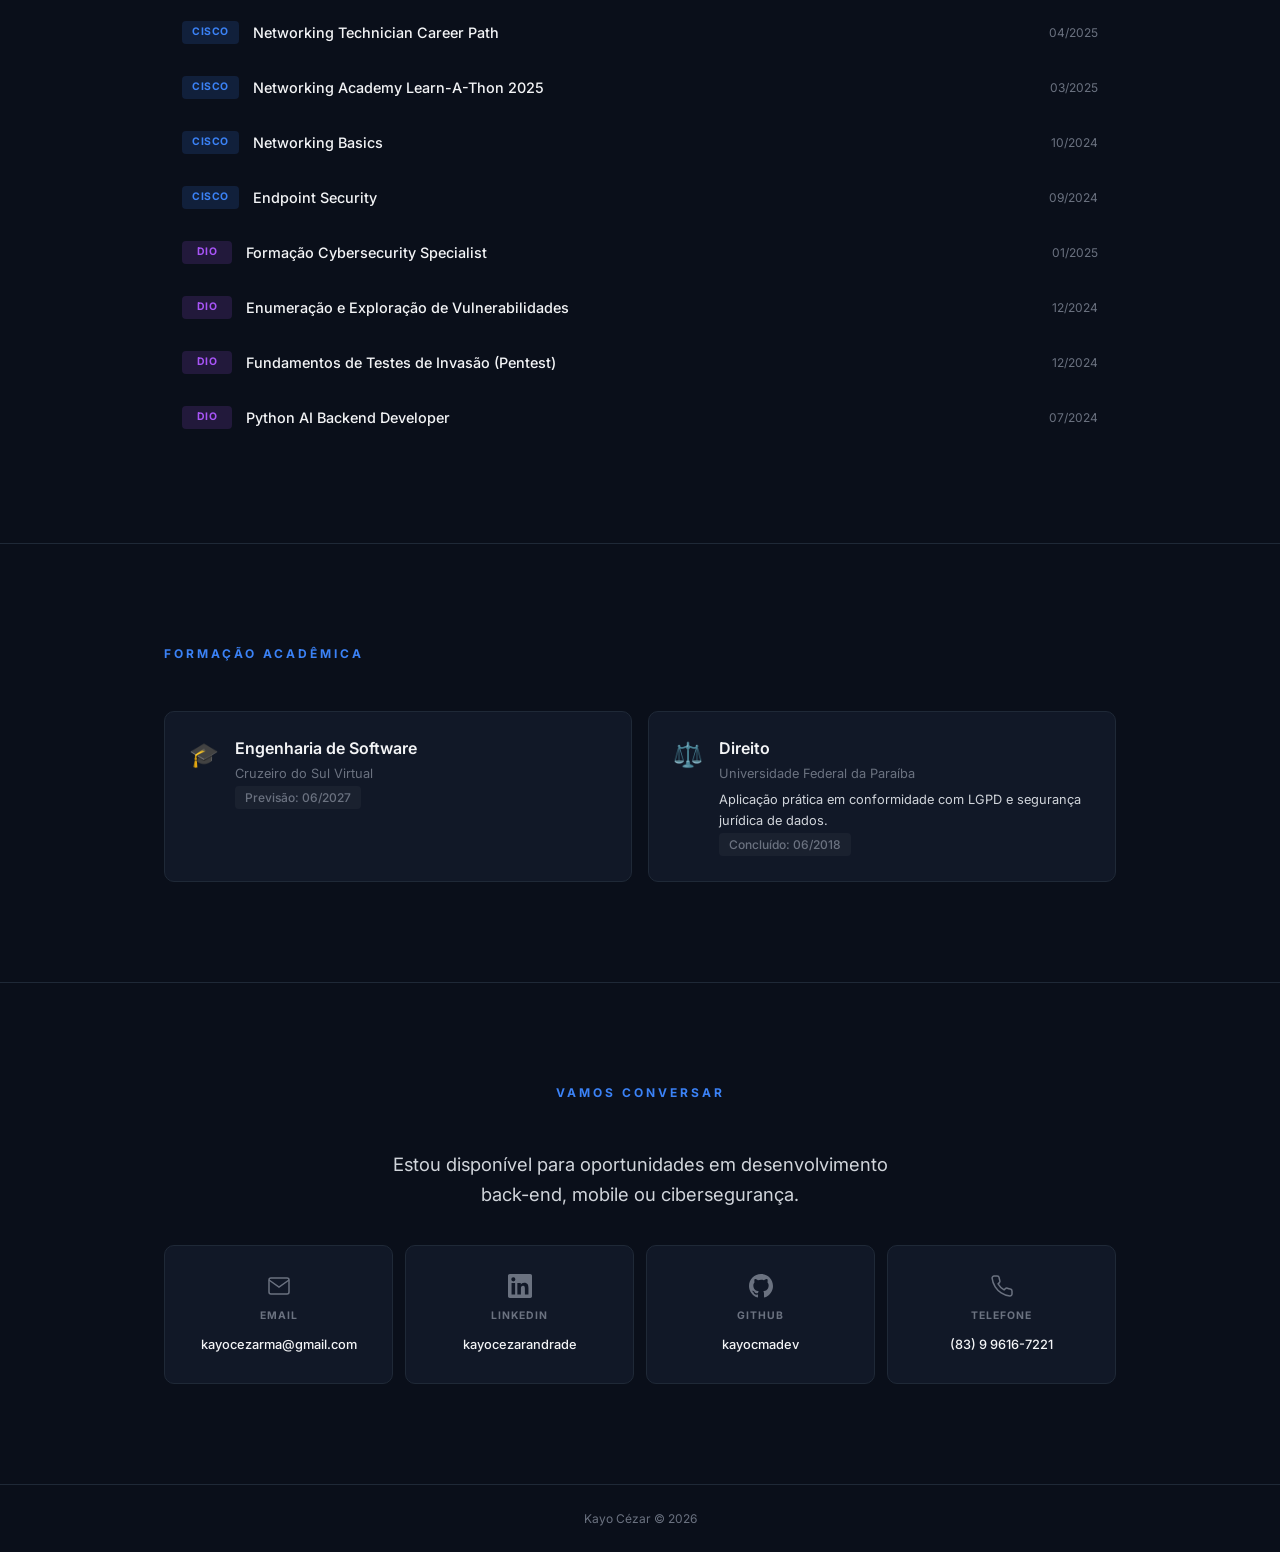
==== commit dc7b897b: "Redesign completo - dark theme, projetos, animações, layout profissional" ====
--- a/index.html
+++ b/index.html
@@ -7,48 +7,119 @@
     <title>Kayo Cézar | Desenvolvedor Back-End & Mobile</title>
     <link rel="preconnect" href="https://fonts.googleapis.com">
     <link rel="preconnect" href="https://fonts.gstatic.com" crossorigin>
-    <link href="https://fonts.googleapis.com/css2?family=Inter:wght@400;500;600;700&display=swap" rel="stylesheet">
+    <link href="https://fonts.googleapis.com/css2?family=Inter:wght@400;500;600;700;800&display=swap" rel="stylesheet">
     <link rel="stylesheet" href="style.css">
 </head>
 <body>
     <nav id="navbar">
         <div class="nav-container">
-            <a href="#hero" class="nav-logo">KC</a>
-            <button class="nav-toggle" aria-label="Menu">&#9776;</button>
+            <a href="#hero" class="nav-logo">kayo<span>cézar</span></a>
+            <button class="nav-toggle" aria-label="Menu">
+                <span></span><span></span><span></span>
+            </button>
             <ul class="nav-links">
                 <li><a href="#sobre">Sobre</a></li>
+                <li><a href="#projetos">Projetos</a></li>
                 <li><a href="#experiencia">Experiência</a></li>
                 <li><a href="#skills">Skills</a></li>
-                <li><a href="#certificacoes">Certificações</a></li>
-                <li><a href="#contato">Contato</a></li>
+                <li><a href="#contato" class="nav-cta">Contato</a></li>
             </ul>
         </div>
     </nav>
 
     <section id="hero">
-        <div class="hero-content">
+        <div class="hero-bg"></div>
+        <div class="hero-content fade-up">
+            <div class="hero-badge">Disponível para novas oportunidades</div>
             <h1>Kayo Cézar</h1>
             <p class="hero-title">Desenvolvedor Back-End & Mobile</p>
-            <p class="hero-stack">PHP · Laravel · Flutter · Docker · CI/CD · Cibersegurança</p>
-            <p class="hero-location">João Pessoa, PB</p>
+            <p class="hero-stack">
+                <span>PHP</span><span>Laravel</span><span>Flutter</span><span>Docker</span><span>CI/CD</span>
+            </p>
+            <p class="hero-location">
+                <svg width="14" height="14" viewBox="0 0 24 24" fill="none" stroke="currentColor" stroke-width="2"><path d="M21 10c0 7-9 13-9 13s-9-6-9-13a9 9 0 0118 0z"/><circle cx="12" cy="10" r="3"/></svg>
+                João Pessoa, PB
+            </p>
             <div class="hero-links">
-                <a href="mailto:kayocezarma@gmail.com" class="btn btn-primary">Contato</a>
-                <a href="https://linkedin.com/in/kayocezarandrade" target="_blank" class="btn btn-outline">LinkedIn</a>
-                <a href="https://github.com/kayocmadev" target="_blank" class="btn btn-outline">GitHub</a>
-            </div>
+                <a href="mailto:kayocezarma@gmail.com" class="btn btn-primary">
+                    <svg width="16" height="16" viewBox="0 0 24 24" fill="none" stroke="currentColor" stroke-width="2"><path d="M4 4h16c1.1 0 2 .9 2 2v12c0 1.1-.9 2-2 2H4c-1.1 0-2-.9-2-2V6c0-1.1.9-2 2-2z"/><polyline points="22,6 12,13 2,6"/></svg>
+                    Contato
+                </a>
+                <a href="https://linkedin.com/in/kayocezarandrade" target="_blank" class="btn btn-ghost">LinkedIn</a>
+                <a href="https://github.com/kayocmadev" target="_blank" class="btn btn-ghost">GitHub</a>
+            </div>
+        </div>
+        <div class="hero-scroll">
+            <span>scroll</span>
+            <div class="scroll-line"></div>
         </div>
     </section>
 
     <section id="sobre">
         <div class="container">
-            <h2>Sobre</h2>
-            <div class="sobre-content">
-                <p>Desenvolvedor de software com mais de 2 anos de experiência profissional em back-end, mobile e infraestrutura, atuando no desenvolvimento de sistemas para os setores público e privado.</p>
-                <p>Fui promovido de Programador II a Programador V em menos de 9 meses, assumindo liderança técnica de projetos completos, do levantamento de requisitos ao deploy em produção.</p>
-                <p>Experiência sólida em PHP/Laravel, Python/FastAPI e Flutter/Dart, com domínio de arquitetura multi-tenant, APIs RESTful, Docker, Redis, WebSockets, GitLab CI/CD e integração com APIs governamentais.</p>
-                <p>Em transição para Cibersegurança, com 5 certificações CISCO e formação prática em Pentest e Enumeração de Vulnerabilidades. Bacharelado em Direito (UFPB) com aplicação direta em conformidade com LGPD.</p>
-                <div class="disponivel">
-                    <span class="badge">Disponível para novas oportunidades</span>
+            <div class="section-label fade-up">Sobre mim</div>
+            <div class="sobre-grid fade-up">
+                <div class="sobre-text">
+                    <p class="lead">Comecei como estagiário e em menos de dois anos já estava liderando projetos do zero ao deploy em produção.</p>
+                    <p>Fui promovido de Programador II a Programador V em menos de 9 meses, assumindo a responsabilidade técnica de sistemas completos para os setores público e privado.</p>
+                    <p>Minha experiência principal está em back-end, mobile e infraestrutura. Já desenvolvi sistemas multi-tenant atendendo 7+ clientes em produção simultânea, plataformas SaaS e aplicativos mobile com comunicação em tempo real.</p>
+                    <p>Tenho formação em Direito pela UFPB, o que me dá uma visão diferenciada em projetos que envolvem LGPD e segurança jurídica de dados. Atualmente em transição para Cibersegurança, com 5 certificações CISCO e formação em Pentest.</p>
+                </div>
+                <div class="sobre-stats">
+                    <div class="stat">
+                        <span class="stat-number">2+</span>
+                        <span class="stat-label">Anos de experiência</span>
+                    </div>
+                    <div class="stat">
+                        <span class="stat-number">7+</span>
+                        <span class="stat-label">Clientes em produção</span>
+                    </div>
+                    <div class="stat">
+                        <span class="stat-number">5</span>
+                        <span class="stat-label">Certificações CISCO</span>
+                    </div>
+                    <div class="stat">
+                        <span class="stat-number">9</span>
+                        <span class="stat-label">Meses até promoção</span>
+                    </div>
+                </div>
+            </div>
+        </div>
+    </section>
+
+    <section id="projetos">
+        <div class="container">
+            <div class="section-label fade-up">Projetos em destaque</div>
+            <div class="projects-grid">
+                <div class="project-card fade-up">
+                    <div class="project-status">
+                        <span class="status-dot"></span> Em produção
+                    </div>
+                    <h3>Sistema de Votação Eletrônica</h3>
+                    <p>Sistema multi-tenant para câmaras municipais com app mobile. Votações ao vivo com WebSocket, autenticação biométrica, controle de oradores com countdown e gestão de pauta. Atendendo 7+ câmaras simultaneamente.</p>
+                    <div class="project-stack">
+                        <span>Laravel</span><span>Flutter</span><span>PostgreSQL</span><span>Redis</span><span>Docker</span><span>WebSocket</span><span>JWT</span><span>GitLab CI/CD</span>
+                    </div>
+                </div>
+                <div class="project-card fade-up">
+                    <div class="project-status">
+                        <span class="status-dot"></span> Em produção
+                    </div>
+                    <h3>Sistema de Gestão de Saúde Pública</h3>
+                    <p>Plataforma completa com 14 módulos CRUD, 15+ relatórios e integração com APIs governamentais (SEFAZ, Portal da Transparência, Conecta Gov.br, IBGE). Gestão de profissionais, contratos, notas fiscais e licitações.</p>
+                    <div class="project-stack">
+                        <span>Laravel</span><span>Filament</span><span>TailwindCSS</span><span>MySQL</span><span>Spatie Permission</span><span>Alpine.js</span>
+                    </div>
+                </div>
+                <div class="project-card fade-up">
+                    <div class="project-status status-dev">
+                        <span class="status-dot dot-yellow"></span> Em desenvolvimento
+                    </div>
+                    <h3>Plataforma SaaS Multi-Tenant para PDV</h3>
+                    <p>Sistema de ponto de venda com painéis administrativos separados (landlord/tenant), controle de estoque, gestão financeira e múltiplos perfis de acesso.</p>
+                    <div class="project-stack">
+                        <span>Laravel</span><span>Vue.js 3</span><span>Inertia.js</span><span>Filament</span><span>Stancl/Tenancy</span><span>Docker</span><span>Redis</span>
+                    </div>
                 </div>
             </div>
         </div>
@@ -56,76 +127,73 @@
 
     <section id="experiencia">
         <div class="container">
-            <h2>Experiência</h2>
+            <div class="section-label fade-up">Trajetória profissional</div>
             <div class="timeline">
-                <div class="timeline-item">
-                    <div class="timeline-header">
-                        <div>
-                            <h3>Programador V</h3>
-                            <p class="company">PBSoft (Máxima Tecnologia) · Presencial</p>
+                <div class="timeline-item fade-up">
+                    <div class="timeline-dot"></div>
+                    <div class="timeline-card">
+                        <div class="timeline-header">
+                            <div>
+                                <h3>Programador V</h3>
+                                <p class="company">PBSoft (Máxima Tecnologia) · Presencial</p>
+                            </div>
+                            <span class="date">fev – jun 2026</span>
                         </div>
-                        <span class="date">02/2026 – 06/2026</span>
-                    </div>
-                    <ul>
-                        <li>Liderança técnica e desenvolvimento completo de sistema de votação eletrônica para câmaras municipais, atendendo 7+ câmaras em produção simultânea com arquitetura multi-tenant.</li>
-                        <li>Arquitetura multi-tenant com autenticação JWT, bancos PostgreSQL isolados por tenant e comunicação em tempo real com Laravel Reverb (WebSocket).</li>
-                        <li>App mobile multiplataforma com Flutter/Dart, autenticação biométrica e sincronização em tempo real.</li>
-                        <li>Infraestrutura Docker (PHP-FPM, Nginx, Redis, Supervisor) com deploy automatizado via GitLab CI/CD.</li>
-                        <li>Documentação de APIs com Swagger/OpenAPI e segurança de servidor com CSF Firewall e ModSecurity.</li>
-                    </ul>
-                </div>
-                <div class="timeline-item">
-                    <div class="timeline-header">
-                        <div>
-                            <h3>Programador II</h3>
-                            <p class="company">PBSoft (Máxima Tecnologia) · Presencial</p>
+                        <p class="timeline-desc">Liderança técnica de sistema de votação eletrônica multi-tenant para câmaras municipais. Arquitetura completa (back-end, mobile, infra), deploy automatizado com CI/CD e configuração de segurança de servidor.</p>
+                        <div class="timeline-promotion">Promovido em menos de 9 meses</div>
+                    </div>
+                </div>
+                <div class="timeline-item fade-up">
+                    <div class="timeline-dot"></div>
+                    <div class="timeline-card">
+                        <div class="timeline-header">
+                            <div>
+                                <h3>Programador II</h3>
+                                <p class="company">PBSoft (Máxima Tecnologia) · Presencial</p>
+                            </div>
+                            <span class="date">mai 2025 – jan 2026</span>
                         </div>
-                        <span class="date">05/2025 – 01/2026</span>
-                    </div>
-                    <ul>
-                        <li>Desenvolvimento e manutenção de sistemas customizados para os setores público e privado com PHP e Laravel.</li>
-                        <li>Projeto e implementação de APIs RESTful com validação de segurança e desempenho via Postman.</li>
-                        <li>Ambientes Docker padronizados e atuação em projetos de compliance digital e LGPD.</li>
-                    </ul>
-                </div>
-                <div class="timeline-item">
-                    <div class="timeline-header">
-                        <div>
-                            <h3>Desenvolvedor</h3>
-                            <p class="company">Rede Facilité · Remoto</p>
+                        <p class="timeline-desc">Desenvolvimento de sistemas customizados para setores público e privado. APIs RESTful, ambientes Docker padronizados e projetos de compliance com LGPD.</p>
+                    </div>
+                </div>
+                <div class="timeline-item fade-up">
+                    <div class="timeline-dot"></div>
+                    <div class="timeline-card">
+                        <div class="timeline-header">
+                            <div>
+                                <h3>Desenvolvedor</h3>
+                                <p class="company">Rede Facilité · Remoto</p>
+                            </div>
+                            <span class="date">jul 2024 – ago 2025</span>
                         </div>
-                        <span class="date">07/2024 – 08/2025</span>
-                    </div>
-                    <ul>
-                        <li>Desenvolvimento e manutenção de aplicações web com PHP e Laravel.</li>
-                        <li>APIs RESTful, integração com serviços externos e containerização com Docker.</li>
-                    </ul>
-                </div>
-                <div class="timeline-item">
-                    <div class="timeline-header">
-                        <div>
-                            <h3>Estágio em Desenvolvimento Web</h3>
-                            <p class="company">Rede Facilité</p>
+                        <p class="timeline-desc">Aplicações web com PHP/Laravel, APIs RESTful e containerização com Docker.</p>
+                    </div>
+                </div>
+                <div class="timeline-item fade-up">
+                    <div class="timeline-dot"></div>
+                    <div class="timeline-card">
+                        <div class="timeline-header">
+                            <div>
+                                <h3>Estágio em Desenvolvimento Web</h3>
+                                <p class="company">Rede Facilité</p>
+                            </div>
+                            <span class="date">mar – jun 2024</span>
                         </div>
-                        <span class="date">03/2024 – 06/2024</span>
-                    </div>
-                    <ul>
-                        <li>Suporte ao desenvolvimento e implantação de projetos de software em equipe.</li>
-                        <li>Manutenção de infraestrutura de servidores e administração de bancos de dados.</li>
-                    </ul>
-                </div>
-                <div class="timeline-item">
-                    <div class="timeline-header">
-                        <div>
-                            <h3>Desenvolvedor Freelance</h3>
-                            <p class="company">Autônomo · Remoto</p>
+                        <p class="timeline-desc">Suporte ao desenvolvimento de projetos de software e manutenção de infraestrutura de servidores.</p>
+                    </div>
+                </div>
+                <div class="timeline-item fade-up">
+                    <div class="timeline-dot dot-active"></div>
+                    <div class="timeline-card">
+                        <div class="timeline-header">
+                            <div>
+                                <h3>Desenvolvedor Freelance</h3>
+                                <p class="company">Autônomo · Remoto</p>
+                            </div>
+                            <span class="date">jul 2023 – atual</span>
                         </div>
-                        <span class="date">07/2023 – Atual</span>
-                    </div>
-                    <ul>
-                        <li>Sistema de gestão de saúde pública com PHP, Laravel 12, Filament 4 e TailwindCSS. 14 módulos CRUD, 15+ relatórios e integração com APIs governamentais (SEFAZ, Gov.br, IBGE). Em produção.</li>
-                        <li>Plataforma SaaS multi-tenant para PDV com Laravel, Vue.js 3, Inertia.js e Filament. Painéis landlord/tenant, controle de estoque e RBAC com múltiplos perfis.</li>
-                    </ul>
+                        <p class="timeline-desc">Sistemas de gestão de saúde pública e plataforma SaaS multi-tenant para PDV. Integração com APIs governamentais, RBAC e deploy em produção.</p>
+                    </div>
                 </div>
             </div>
         </div>
@@ -133,83 +201,51 @@
 
     <section id="skills">
         <div class="container">
-            <h2>Habilidades Técnicas</h2>
-            <div class="skills-grid">
-                <div class="skill-card">
+            <div class="section-label fade-up">Habilidades técnicas</div>
+            <div class="skills-columns fade-up">
+                <div class="skill-group">
                     <h3>Linguagens</h3>
+                    <div class="skill-bars">
+                        <div class="skill-row"><span class="skill-name">PHP</span><div class="bar"><div class="bar-fill" style="width:95%"></div></div></div>
+                        <div class="skill-row"><span class="skill-name">Dart</span><div class="bar"><div class="bar-fill" style="width:80%"></div></div></div>
+                        <div class="skill-row"><span class="skill-name">Python</span><div class="bar"><div class="bar-fill" style="width:70%"></div></div></div>
+                        <div class="skill-row"><span class="skill-name">JavaScript</span><div class="bar"><div class="bar-fill" style="width:70%"></div></div></div>
+                    </div>
+                </div>
+                <div class="skill-group">
+                    <h3>Frameworks</h3>
                     <div class="tags">
-                        <span>PHP</span>
-                        <span>Python</span>
-                        <span>JavaScript</span>
-                        <span>Dart</span>
-                    </div>
-                </div>
-                <div class="skill-card">
-                    <h3>Frameworks & Bibliotecas</h3>
-                    <div class="tags">
-                        <span>Laravel</span>
-                        <span>Filament</span>
-                        <span>Flutter</span>
-                        <span>FastAPI</span>
-                        <span>Node.js</span>
-                        <span>Vue.js</span>
-                        <span>Inertia.js</span>
-                        <span>Django</span>
-                    </div>
-                </div>
-                <div class="skill-card">
+                        <span>Laravel</span><span>Filament</span><span>Flutter</span><span>FastAPI</span><span>Vue.js</span><span>Inertia.js</span><span>Node.js</span><span>Django</span>
+                    </div>
+                </div>
+                <div class="skill-group">
                     <h3>Front-End</h3>
                     <div class="tags">
-                        <span>TailwindCSS</span>
-                        <span>Alpine.js</span>
-                        <span>Vite</span>
-                    </div>
-                </div>
-                <div class="skill-card">
+                        <span>TailwindCSS</span><span>Alpine.js</span><span>Vite</span>
+                    </div>
+                </div>
+                <div class="skill-group">
                     <h3>Bancos de Dados</h3>
                     <div class="tags">
-                        <span>PostgreSQL</span>
-                        <span>MySQL</span>
-                        <span>MariaDB</span>
-                        <span>SQLite</span>
-                        <span>DBeaver</span>
-                    </div>
-                </div>
-                <div class="skill-card">
+                        <span>PostgreSQL</span><span>MySQL</span><span>MariaDB</span><span>SQLite</span><span>DBeaver</span>
+                    </div>
+                </div>
+                <div class="skill-group">
                     <h3>Infraestrutura & DevOps</h3>
                     <div class="tags">
-                        <span>Docker</span>
-                        <span>Docker Compose</span>
-                        <span>Redis</span>
-                        <span>Nginx</span>
-                        <span>Apache</span>
-                        <span>Supervisor</span>
-                        <span>GitLab CI/CD</span>
-                        <span>Git</span>
-                        <span>Linux</span>
-                        <span>WSL</span>
-                    </div>
-                </div>
-                <div class="skill-card">
+                        <span>Docker</span><span>Docker Compose</span><span>Redis</span><span>Nginx</span><span>Apache</span><span>Supervisor</span><span>GitLab CI/CD</span><span>Git</span><span>Linux</span><span>WSL</span>
+                    </div>
+                </div>
+                <div class="skill-group">
                     <h3>APIs & Arquitetura</h3>
                     <div class="tags">
-                        <span>APIs RESTful</span>
-                        <span>Swagger/OpenAPI</span>
-                        <span>JWT Auth</span>
-                        <span>Multi-Tenant</span>
-                        <span>WebSockets</span>
-                        <span>Laravel Reverb</span>
-                        <span>Postman</span>
-                    </div>
-                </div>
-                <div class="skill-card">
+                        <span>RESTful APIs</span><span>Swagger/OpenAPI</span><span>JWT Auth</span><span>Multi-Tenant</span><span>WebSockets</span><span>Laravel Reverb</span><span>Postman</span>
+                    </div>
+                </div>
+                <div class="skill-group">
                     <h3>Segurança</h3>
-                    <div class="tags">
-                        <span>Pentest</span>
-                        <span>Nmap</span>
-                        <span>Wireshark</span>
-                        <span>Burp Suite</span>
-                        <span>LGPD</span>
+                    <div class="tags tags-security">
+                        <span>Pentest</span><span>Nmap</span><span>Wireshark</span><span>Burp Suite</span><span>LGPD</span>
                     </div>
                 </div>
             </div>
@@ -218,51 +254,51 @@
 
     <section id="certificacoes">
         <div class="container">
-            <h2>Certificações</h2>
-            <div class="certs-grid">
-                <div class="cert-item">
-                    <span class="cert-issuer">CISCO</span>
-                    <h3>Networking Defense</h3>
+            <div class="section-label fade-up">Certificações</div>
+            <div class="certs-list fade-up">
+                <div class="cert-row">
+                    <span class="cert-badge cisco">CISCO</span>
+                    <span class="cert-name">Networking Defense</span>
                     <span class="cert-date">04/2025</span>
                 </div>
-                <div class="cert-item">
-                    <span class="cert-issuer">CISCO</span>
-                    <h3>Networking Technician Career Path</h3>
+                <div class="cert-row">
+                    <span class="cert-badge cisco">CISCO</span>
+                    <span class="cert-name">Networking Technician Career Path</span>
                     <span class="cert-date">04/2025</span>
                 </div>
-                <div class="cert-item">
-                    <span class="cert-issuer">CISCO</span>
-                    <h3>Networking Basics</h3>
+                <div class="cert-row">
+                    <span class="cert-badge cisco">CISCO</span>
+                    <span class="cert-name">Networking Academy Learn-A-Thon 2025</span>
+                    <span class="cert-date">03/2025</span>
+                </div>
+                <div class="cert-row">
+                    <span class="cert-badge cisco">CISCO</span>
+                    <span class="cert-name">Networking Basics</span>
                     <span class="cert-date">10/2024</span>
                 </div>
-                <div class="cert-item">
-                    <span class="cert-issuer">CISCO</span>
-                    <h3>Endpoint Security</h3>
+                <div class="cert-row">
+                    <span class="cert-badge cisco">CISCO</span>
+                    <span class="cert-name">Endpoint Security</span>
                     <span class="cert-date">09/2024</span>
                 </div>
-                <div class="cert-item">
-                    <span class="cert-issuer">CISCO</span>
-                    <h3>Networking Academy Learn-A-Thon 2025</h3>
-                    <span class="cert-date">03/2025</span>
-                </div>
-                <div class="cert-item">
-                    <span class="cert-issuer">DIO</span>
-                    <h3>Formação Cybersecurity Specialist</h3>
+                <div class="cert-row">
+                    <span class="cert-badge dio">DIO</span>
+                    <span class="cert-name">Formação Cybersecurity Specialist</span>
                     <span class="cert-date">01/2025</span>
                 </div>
-                <div class="cert-item">
-                    <span class="cert-issuer">DIO</span>
-                    <h3>Enumeração e Exploração de Vulnerabilidades</h3>
+                <div class="cert-row">
+                    <span class="cert-badge dio">DIO</span>
+                    <span class="cert-name">Enumeração e Exploração de Vulnerabilidades</span>
                     <span class="cert-date">12/2024</span>
                 </div>
-                <div class="cert-item">
-                    <span class="cert-issuer">DIO</span>
-                    <h3>Fundamentos de Testes de Invasão (Pentest)</h3>
+                <div class="cert-row">
+                    <span class="cert-badge dio">DIO</span>
+                    <span class="cert-name">Fundamentos de Testes de Invasão (Pentest)</span>
                     <span class="cert-date">12/2024</span>
                 </div>
-                <div class="cert-item">
-                    <span class="cert-issuer">DIO</span>
-                    <h3>Python AI Backend Developer</h3>
+                <div class="cert-row">
+                    <span class="cert-badge dio">DIO</span>
+                    <span class="cert-name">Python AI Backend Developer</span>
                     <span class="cert-date">07/2024</span>
                 </div>
             </div>
@@ -271,18 +307,24 @@
 
     <section id="formacao">
         <div class="container">
-            <h2>Formação</h2>
-            <div class="formacao-grid">
-                <div class="formacao-item">
-                    <h3>Bacharelado em Engenharia de Software</h3>
-                    <p class="company">Cruzeiro do Sul Virtual</p>
-                    <span class="date">Previsão: 06/2027</span>
-                </div>
-                <div class="formacao-item">
-                    <h3>Bacharelado em Direito</h3>
-                    <p class="company">Universidade Federal da Paraíba</p>
-                    <p class="formacao-desc">Aplicação prática em conformidade com LGPD e segurança jurídica de dados.</p>
-                    <span class="date">Concluído: 06/2018</span>
+            <div class="section-label fade-up">Formação acadêmica</div>
+            <div class="formacao-grid fade-up">
+                <div class="formacao-card">
+                    <div class="formacao-icon">🎓</div>
+                    <div>
+                        <h3>Engenharia de Software</h3>
+                        <p class="company">Cruzeiro do Sul Virtual</p>
+                        <span class="date">Previsão: 06/2027</span>
+                    </div>
+                </div>
+                <div class="formacao-card">
+                    <div class="formacao-icon">⚖️</div>
+                    <div>
+                        <h3>Direito</h3>
+                        <p class="company">Universidade Federal da Paraíba</p>
+                        <p class="formacao-desc">Aplicação prática em conformidade com LGPD e segurança jurídica de dados.</p>
+                        <span class="date">Concluído: 06/2018</span>
+                    </div>
                 </div>
             </div>
         </div>
@@ -290,53 +332,70 @@
 
     <section id="contato">
         <div class="container">
-            <h2>Contato</h2>
-            <p class="contato-intro">Estou disponível para oportunidades em desenvolvimento back-end, mobile ou cibersegurança.</p>
-            <div class="contato-links">
-                <a href="mailto:kayocezarma@gmail.com" class="contato-item">
-                    <span class="contato-label">Email</span>
-                    <span>kayocezarma@gmail.com</span>
-                </a>
-                <a href="https://linkedin.com/in/kayocezarandrade" target="_blank" class="contato-item">
-                    <span class="contato-label">LinkedIn</span>
-                    <span>linkedin.com/in/kayocezarandrade</span>
-                </a>
-                <a href="https://github.com/kayocmadev" target="_blank" class="contato-item">
-                    <span class="contato-label">GitHub</span>
-                    <span>github.com/kayocmadev</span>
-                </a>
-                <a href="tel:+5583996167221" class="contato-item">
-                    <span class="contato-label">Telefone</span>
-                    <span>(83) 9 9616-7221</span>
-                </a>
+            <div class="section-label fade-up">Vamos conversar</div>
+            <div class="contato-content fade-up">
+                <p class="contato-intro">Estou disponível para oportunidades em desenvolvimento back-end, mobile ou cibersegurança.</p>
+                <div class="contato-grid">
+                    <a href="mailto:kayocezarma@gmail.com" class="contato-card">
+                        <svg width="24" height="24" viewBox="0 0 24 24" fill="none" stroke="currentColor" stroke-width="1.5"><path d="M4 4h16c1.1 0 2 .9 2 2v12c0 1.1-.9 2-2 2H4c-1.1 0-2-.9-2-2V6c0-1.1.9-2 2-2z"/><polyline points="22,6 12,13 2,6"/></svg>
+                        <span class="contato-label">Email</span>
+                        <span class="contato-value">kayocezarma@gmail.com</span>
+                    </a>
+                    <a href="https://linkedin.com/in/kayocezarandrade" target="_blank" class="contato-card">
+                        <svg width="24" height="24" viewBox="0 0 24 24" fill="currentColor"><path d="M20.447 20.452h-3.554v-5.569c0-1.328-.027-3.037-1.852-3.037-1.853 0-2.136 1.445-2.136 2.939v5.667H9.351V9h3.414v1.561h.046c.477-.9 1.637-1.85 3.37-1.85 3.601 0 4.267 2.37 4.267 5.455v6.286zM5.337 7.433a2.062 2.062 0 01-2.063-2.065 2.064 2.064 0 112.063 2.065zm1.782 13.019H3.555V9h3.564v11.452zM22.225 0H1.771C.792 0 0 .774 0 1.729v20.542C0 23.227.792 24 1.771 24h20.451C23.2 24 24 23.227 24 22.271V1.729C24 .774 23.2 0 22.222 0h.003z"/></svg>
+                        <span class="contato-label">LinkedIn</span>
+                        <span class="contato-value">kayocezarandrade</span>
+                    </a>
+                    <a href="https://github.com/kayocmadev" target="_blank" class="contato-card">
+                        <svg width="24" height="24" viewBox="0 0 24 24" fill="currentColor"><path d="M12 0C5.374 0 0 5.373 0 12c0 5.302 3.438 9.8 8.207 11.387.599.111.793-.261.793-.577v-2.234c-3.338.726-4.033-1.416-4.033-1.416-.546-1.387-1.333-1.756-1.333-1.756-1.089-.745.083-.729.083-.729 1.205.084 1.839 1.237 1.839 1.237 1.07 1.834 2.807 1.304 3.492.997.107-.775.418-1.305.762-1.604-2.665-.305-5.467-1.334-5.467-5.931 0-1.311.469-2.381 1.236-3.221-.124-.303-.535-1.524.117-3.176 0 0 1.008-.322 3.301 1.23A11.509 11.509 0 0112 5.803c1.02.005 2.047.138 3.006.404 2.291-1.552 3.297-1.23 3.297-1.23.653 1.653.242 2.874.118 3.176.77.84 1.235 1.911 1.235 3.221 0 4.609-2.807 5.624-5.479 5.921.43.372.823 1.102.823 2.222v3.293c0 .319.192.694.801.576C20.566 21.797 24 17.3 24 12c0-6.627-5.373-12-12-12z"/></svg>
+                        <span class="contato-label">GitHub</span>
+                        <span class="contato-value">kayocmadev</span>
+                    </a>
+                    <a href="tel:+5583996167221" class="contato-card">
+                        <svg width="24" height="24" viewBox="0 0 24 24" fill="none" stroke="currentColor" stroke-width="1.5"><path d="M22 16.92v3a2 2 0 01-2.18 2 19.79 19.79 0 01-8.63-3.07 19.5 19.5 0 01-6-6 19.79 19.79 0 01-3.07-8.67A2 2 0 014.11 2h3a2 2 0 012 1.72 12.84 12.84 0 00.7 2.81 2 2 0 01-.45 2.11L8.09 9.91a16 16 0 006 6l1.27-1.27a2 2 0 012.11-.45 12.84 12.84 0 002.81.7A2 2 0 0122 16.92z"/></svg>
+                        <span class="contato-label">Telefone</span>
+                        <span class="contato-value">(83) 9 9616-7221</span>
+                    </a>
+                </div>
             </div>
         </div>
     </section>
 
     <footer>
         <div class="container">
-            <p>Kayo Cézar Mendonça de Andrade &copy; 2026</p>
+            <p>Kayo Cézar &copy; 2026</p>
         </div>
     </footer>
 
     <script>
-        document.querySelector('.nav-toggle').addEventListener('click', function() {
-            document.querySelector('.nav-links').classList.toggle('active');
+        var toggle = document.querySelector('.nav-toggle');
+        var links = document.querySelector('.nav-links');
+        toggle.addEventListener('click', function() {
+            toggle.classList.toggle('active');
+            links.classList.toggle('active');
         });
-
         document.querySelectorAll('.nav-links a').forEach(function(link) {
             link.addEventListener('click', function() {
-                document.querySelector('.nav-links').classList.remove('active');
+                toggle.classList.remove('active');
+                links.classList.remove('active');
             });
         });
 
         window.addEventListener('scroll', function() {
             var navbar = document.getElementById('navbar');
-            if (window.scrollY > 50) {
-                navbar.classList.add('scrolled');
-            } else {
-                navbar.classList.remove('scrolled');
-            }
+            navbar.classList.toggle('scrolled', window.scrollY > 50);
+        });
+
+        var observer = new IntersectionObserver(function(entries) {
+            entries.forEach(function(entry) {
+                if (entry.isIntersecting) {
+                    entry.target.classList.add('visible');
+                }
+            });
+        }, { threshold: 0.1, rootMargin: '0px 0px -40px 0px' });
+
+        document.querySelectorAll('.fade-up').forEach(function(el) {
+            observer.observe(el);
         });
     </script>
 </body>
--- a/style.css
+++ b/style.css
@@ -1,20 +1,22 @@
 :root {
-    --primary: #2563eb;
-    --primary-dark: #1d4ed8;
-    --dark: #0f172a;
-    --dark-light: #1e293b;
-    --gray: #64748b;
-    --gray-light: #e2e8f0;
-    --light: #f8fafc;
+    --primary: #3b82f6;
+    --primary-dark: #2563eb;
+    --primary-glow: rgba(59, 130, 246, 0.15);
+    --dark: #0a0f1a;
+    --dark-card: #111827;
+    --dark-border: #1f2937;
+    --gray: #6b7280;
+    --gray-light: #9ca3af;
+    --text: #d1d5db;
+    --text-bright: #f3f4f6;
     --white: #ffffff;
-    --radius: 8px;
-}
-
-* {
-    margin: 0;
-    padding: 0;
-    box-sizing: border-box;
-}
+    --green: #22c55e;
+    --yellow: #eab308;
+    --radius: 10px;
+    --radius-lg: 16px;
+}
+
+* { margin: 0; padding: 0; box-sizing: border-box; }
 
 html {
     scroll-behavior: smooth;
@@ -22,16 +24,28 @@
 }
 
 body {
-    font-family: 'Inter', -apple-system, BlinkMacSystemFont, sans-serif;
-    color: #334155;
+    font-family: 'Inter', -apple-system, sans-serif;
+    color: var(--text);
     line-height: 1.6;
-    background: var(--white);
+    background: var(--dark);
 }
 
 .container {
-    max-width: 960px;
+    max-width: 1000px;
     margin: 0 auto;
     padding: 0 24px;
+}
+
+/* ANIMATIONS */
+.fade-up {
+    opacity: 0;
+    transform: translateY(24px);
+    transition: opacity 0.6s ease, transform 0.6s ease;
+}
+
+.fade-up.visible {
+    opacity: 1;
+    transform: translateY(0);
 }
 
 /* NAV */
@@ -41,19 +55,19 @@
     left: 0;
     right: 0;
     z-index: 100;
-    padding: 16px 0;
+    padding: 20px 0;
     transition: all 0.3s;
 }
 
 #navbar.scrolled {
-    background: rgba(15, 23, 42, 0.95);
-    backdrop-filter: blur(8px);
-    padding: 10px 0;
-    box-shadow: 0 2px 20px rgba(0,0,0,0.3);
+    background: rgba(10, 15, 26, 0.9);
+    backdrop-filter: blur(12px);
+    padding: 12px 0;
+    border-bottom: 1px solid var(--dark-border);
 }
 
 .nav-container {
-    max-width: 960px;
+    max-width: 1000px;
     margin: 0 auto;
     padding: 0 24px;
     display: flex;
@@ -62,39 +76,69 @@
 }
 
 .nav-logo {
-    font-size: 1.25rem;
+    font-size: 1.1rem;
     font-weight: 700;
-    color: var(--white);
+    color: var(--text-bright);
     text-decoration: none;
-    letter-spacing: -0.5px;
+}
+
+.nav-logo span {
+    color: var(--primary);
 }
 
 .nav-links {
     display: flex;
     list-style: none;
-    gap: 32px;
+    gap: 8px;
+    align-items: center;
 }
 
 .nav-links a {
-    color: rgba(255,255,255,0.8);
+    color: var(--gray-light);
     text-decoration: none;
-    font-size: 0.875rem;
+    font-size: 0.85rem;
     font-weight: 500;
-    transition: color 0.2s;
+    padding: 6px 14px;
+    border-radius: 6px;
+    transition: all 0.2s;
 }
 
 .nav-links a:hover {
-    color: var(--white);
+    color: var(--text-bright);
+    background: rgba(255,255,255,0.05);
+}
+
+.nav-cta {
+    background: var(--primary) !important;
+    color: var(--white) !important;
+}
+
+.nav-cta:hover {
+    background: var(--primary-dark) !important;
 }
 
 .nav-toggle {
     display: none;
+    flex-direction: column;
+    gap: 5px;
     background: none;
     border: none;
-    color: var(--white);
-    font-size: 1.5rem;
     cursor: pointer;
-}
+    padding: 4px;
+}
+
+.nav-toggle span {
+    display: block;
+    width: 22px;
+    height: 2px;
+    background: var(--text-bright);
+    border-radius: 2px;
+    transition: all 0.3s;
+}
+
+.nav-toggle.active span:nth-child(1) { transform: rotate(45deg) translate(5px, 5px); }
+.nav-toggle.active span:nth-child(2) { opacity: 0; }
+.nav-toggle.active span:nth-child(3) { transform: rotate(-45deg) translate(5px, -5px); }
 
 /* HERO */
 #hero {
@@ -103,52 +147,98 @@
     align-items: center;
     justify-content: center;
     text-align: center;
-    background: linear-gradient(135deg, var(--dark) 0%, var(--dark-light) 100%);
+    position: relative;
+    overflow: hidden;
     padding: 120px 24px 80px;
 }
 
+.hero-bg {
+    position: absolute;
+    inset: 0;
+    background:
+        radial-gradient(ellipse 60% 50% at 50% 0%, rgba(59, 130, 246, 0.12) 0%, transparent 60%),
+        radial-gradient(ellipse 40% 30% at 70% 20%, rgba(99, 102, 241, 0.08) 0%, transparent 50%);
+}
+
+.hero-content {
+    position: relative;
+    z-index: 1;
+}
+
+.hero-badge {
+    display: inline-block;
+    background: rgba(34, 197, 94, 0.1);
+    border: 1px solid rgba(34, 197, 94, 0.3);
+    color: var(--green);
+    padding: 6px 16px;
+    border-radius: 20px;
+    font-size: 0.8rem;
+    font-weight: 600;
+    margin-bottom: 32px;
+    letter-spacing: 0.3px;
+}
+
 .hero-content h1 {
-    font-size: 3.5rem;
-    font-weight: 700;
+    font-size: 4rem;
+    font-weight: 800;
     color: var(--white);
     margin-bottom: 12px;
-    letter-spacing: -1px;
+    letter-spacing: -2px;
+    line-height: 1.1;
 }
 
 .hero-title {
-    font-size: 1.35rem;
+    font-size: 1.3rem;
     color: var(--primary);
     font-weight: 600;
-    margin-bottom: 8px;
+    margin-bottom: 16px;
 }
 
 .hero-stack {
-    font-size: 1rem;
-    color: rgba(255,255,255,0.6);
-    margin-bottom: 8px;
-}
-
-.hero-location {
-    font-size: 0.9rem;
-    color: rgba(255,255,255,0.4);
-    margin-bottom: 32px;
-}
-
-.hero-links {
-    display: flex;
-    gap: 12px;
+    display: flex;
+    gap: 8px;
     justify-content: center;
     flex-wrap: wrap;
+    margin-bottom: 12px;
+}
+
+.hero-stack span {
+    background: rgba(255,255,255,0.06);
+    border: 1px solid rgba(255,255,255,0.1);
+    color: var(--gray-light);
+    padding: 4px 12px;
+    border-radius: 4px;
+    font-size: 0.8rem;
+    font-weight: 500;
+}
+
+.hero-location {
+    display: flex;
+    align-items: center;
+    justify-content: center;
+    gap: 6px;
+    font-size: 0.85rem;
+    color: var(--gray);
+    margin-bottom: 36px;
+}
+
+.hero-links {
+    display: flex;
+    gap: 10px;
+    justify-content: center;
+    flex-wrap: wrap;
 }
 
 .btn {
-    padding: 10px 24px;
-    border-radius: var(--radius);
+    padding: 10px 22px;
+    border-radius: 8px;
     text-decoration: none;
-    font-size: 0.875rem;
+    font-size: 0.85rem;
     font-weight: 600;
     transition: all 0.2s;
-    display: inline-block;
+    display: inline-flex;
+    align-items: center;
+    gap: 8px;
 }
 
 .btn-primary {
@@ -158,165 +248,368 @@
 
 .btn-primary:hover {
     background: var(--primary-dark);
+    box-shadow: 0 0 24px rgba(59, 130, 246, 0.3);
     transform: translateY(-1px);
 }
 
-.btn-outline {
-    border: 1.5px solid rgba(255,255,255,0.3);
-    color: var(--white);
-}
-
-.btn-outline:hover {
-    border-color: var(--white);
-    background: rgba(255,255,255,0.1);
+.btn-ghost {
+    color: var(--gray-light);
+    border: 1px solid var(--dark-border);
+}
+
+.btn-ghost:hover {
+    color: var(--text-bright);
+    border-color: var(--gray);
+    background: rgba(255,255,255,0.03);
+}
+
+.hero-scroll {
+    position: absolute;
+    bottom: 32px;
+    left: 50%;
+    transform: translateX(-50%);
+    display: flex;
+    flex-direction: column;
+    align-items: center;
+    gap: 8px;
+}
+
+.hero-scroll span {
+    font-size: 0.65rem;
+    text-transform: uppercase;
+    letter-spacing: 2px;
+    color: var(--gray);
+}
+
+.scroll-line {
+    width: 1px;
+    height: 40px;
+    background: linear-gradient(to bottom, var(--gray), transparent);
+    animation: scroll-pulse 2s ease infinite;
+}
+
+@keyframes scroll-pulse {
+    0%, 100% { opacity: 0.3; }
+    50% { opacity: 1; }
 }
 
 /* SECTIONS */
 section {
-    padding: 80px 0;
-}
-
-section:nth-child(even) {
-    background: var(--light);
-}
-
-h2 {
+    padding: 100px 0;
+    position: relative;
+}
+
+.section-label {
+    font-size: 0.75rem;
+    text-transform: uppercase;
+    letter-spacing: 3px;
+    color: var(--primary);
+    font-weight: 700;
+    margin-bottom: 48px;
+}
+
+/* SOBRE */
+.sobre-grid {
+    display: grid;
+    grid-template-columns: 1fr 280px;
+    gap: 48px;
+    align-items: start;
+}
+
+.sobre-text .lead {
+    font-size: 1.2rem;
+    color: var(--text-bright);
+    font-weight: 500;
+    margin-bottom: 20px;
+    line-height: 1.7;
+}
+
+.sobre-text p {
+    margin-bottom: 14px;
+    font-size: 0.95rem;
+    color: var(--text);
+}
+
+.sobre-stats {
+    display: grid;
+    grid-template-columns: 1fr 1fr;
+    gap: 16px;
+}
+
+.stat {
+    background: var(--dark-card);
+    border: 1px solid var(--dark-border);
+    border-radius: var(--radius);
+    padding: 20px;
+    text-align: center;
+}
+
+.stat-number {
+    display: block;
     font-size: 1.75rem;
+    font-weight: 800;
+    color: var(--primary);
+    line-height: 1;
+    margin-bottom: 6px;
+}
+
+.stat-label {
+    font-size: 0.7rem;
+    color: var(--gray);
+    text-transform: uppercase;
+    letter-spacing: 0.5px;
+}
+
+/* PROJETOS */
+#projetos {
+    border-top: 1px solid var(--dark-border);
+}
+
+.projects-grid {
+    display: grid;
+    gap: 20px;
+}
+
+.project-card {
+    background: var(--dark-card);
+    border: 1px solid var(--dark-border);
+    border-radius: var(--radius-lg);
+    padding: 32px;
+    transition: all 0.3s;
+}
+
+.project-card:hover {
+    border-color: rgba(59, 130, 246, 0.3);
+    box-shadow: 0 0 40px rgba(59, 130, 246, 0.06);
+    transform: translateY(-2px);
+}
+
+.project-status {
+    display: inline-flex;
+    align-items: center;
+    gap: 6px;
+    font-size: 0.75rem;
+    color: var(--green);
+    font-weight: 600;
+    margin-bottom: 14px;
+    text-transform: uppercase;
+    letter-spacing: 0.5px;
+}
+
+.status-dot {
+    width: 6px;
+    height: 6px;
+    background: var(--green);
+    border-radius: 50%;
+    display: inline-block;
+    animation: pulse 2s ease infinite;
+}
+
+.dot-yellow { background: var(--yellow); }
+.status-dev { color: var(--yellow); }
+
+@keyframes pulse {
+    0%, 100% { opacity: 1; }
+    50% { opacity: 0.4; }
+}
+
+.project-card h3 {
+    font-size: 1.25rem;
     font-weight: 700;
-    color: var(--dark);
-    margin-bottom: 40px;
+    color: var(--text-bright);
+    margin-bottom: 10px;
+}
+
+.project-card p {
+    font-size: 0.9rem;
+    color: var(--text);
+    margin-bottom: 18px;
+    line-height: 1.7;
+}
+
+.project-stack {
+    display: flex;
+    flex-wrap: wrap;
+    gap: 6px;
+}
+
+.project-stack span {
+    background: rgba(59, 130, 246, 0.1);
+    border: 1px solid rgba(59, 130, 246, 0.15);
+    color: var(--primary);
+    padding: 3px 10px;
+    border-radius: 4px;
+    font-size: 0.75rem;
+    font-weight: 500;
+}
+
+/* TIMELINE */
+#experiencia {
+    border-top: 1px solid var(--dark-border);
+}
+
+.timeline {
     position: relative;
-    padding-bottom: 12px;
-}
-
-h2::after {
+    padding-left: 32px;
+}
+
+.timeline::before {
     content: '';
     position: absolute;
-    bottom: 0;
-    left: 0;
-    width: 48px;
-    height: 3px;
-    background: var(--primary);
-    border-radius: 2px;
-}
-
-/* SOBRE */
-.sobre-content p {
-    margin-bottom: 16px;
-    font-size: 1rem;
-    color: #475569;
-}
-
-.disponivel {
-    margin-top: 24px;
-}
-
-.badge {
-    display: inline-block;
-    background: #dcfce7;
-    color: #166534;
-    padding: 8px 16px;
-    border-radius: 20px;
-    font-size: 0.875rem;
-    font-weight: 600;
-}
-
-/* TIMELINE */
-.timeline {
+    left: 7px;
+    top: 8px;
+    bottom: 8px;
+    width: 1px;
+    background: var(--dark-border);
+}
+
+.timeline-item {
     position: relative;
-}
-
-.timeline-item {
+    margin-bottom: 20px;
+}
+
+.timeline-dot {
+    position: absolute;
+    left: -32px;
+    top: 28px;
+    width: 15px;
+    height: 15px;
+    background: var(--dark);
+    border: 2px solid var(--dark-border);
+    border-radius: 50%;
+    z-index: 1;
+}
+
+.timeline-item:hover .timeline-dot {
+    border-color: var(--primary);
+    box-shadow: 0 0 12px var(--primary-glow);
+}
+
+.dot-active {
+    border-color: var(--green) !important;
+    background: rgba(34, 197, 94, 0.2) !important;
+}
+
+.timeline-card {
+    background: var(--dark-card);
+    border: 1px solid var(--dark-border);
+    border-radius: var(--radius);
     padding: 24px;
-    background: var(--white);
-    border-radius: var(--radius);
-    border: 1px solid var(--gray-light);
-    margin-bottom: 16px;
-    transition: box-shadow 0.2s;
-}
-
-.timeline-item:hover {
-    box-shadow: 0 4px 12px rgba(0,0,0,0.08);
+    transition: all 0.3s;
+}
+
+.timeline-card:hover {
+    border-color: rgba(255,255,255,0.1);
 }
 
 .timeline-header {
     display: flex;
     justify-content: space-between;
     align-items: flex-start;
-    margin-bottom: 12px;
+    margin-bottom: 10px;
     gap: 16px;
 }
 
 .timeline-header h3 {
-    font-size: 1.1rem;
+    font-size: 1.05rem;
     font-weight: 600;
-    color: var(--dark);
+    color: var(--text-bright);
 }
 
 .company {
-    font-size: 0.875rem;
+    font-size: 0.8rem;
     color: var(--gray);
     margin-top: 2px;
 }
 
 .date {
-    font-size: 0.8rem;
+    font-size: 0.75rem;
     color: var(--gray);
     white-space: nowrap;
-    background: var(--light);
+    background: rgba(255,255,255,0.04);
     padding: 4px 10px;
     border-radius: 4px;
     font-weight: 500;
 }
 
-.timeline-item ul {
-    list-style: none;
-    padding: 0;
-}
-
-.timeline-item li {
-    font-size: 0.9rem;
-    color: #475569;
-    padding: 4px 0 4px 16px;
-    position: relative;
-}
-
-.timeline-item li::before {
-    content: '';
-    position: absolute;
-    left: 0;
-    top: 12px;
-    width: 6px;
+.timeline-desc {
+    font-size: 0.88rem;
+    color: var(--text);
+    line-height: 1.7;
+}
+
+.timeline-promotion {
+    margin-top: 12px;
+    font-size: 0.75rem;
+    font-weight: 600;
+    color: var(--green);
+    background: rgba(34, 197, 94, 0.08);
+    border: 1px solid rgba(34, 197, 94, 0.15);
+    display: inline-block;
+    padding: 4px 12px;
+    border-radius: 4px;
+}
+
+/* SKILLS */
+#skills {
+    border-top: 1px solid var(--dark-border);
+}
+
+.skills-columns {
+    display: grid;
+    grid-template-columns: 1fr 1fr;
+    gap: 24px;
+}
+
+.skill-group {
+    background: var(--dark-card);
+    border: 1px solid var(--dark-border);
+    border-radius: var(--radius);
+    padding: 24px;
+}
+
+.skill-group h3 {
+    font-size: 0.7rem;
+    text-transform: uppercase;
+    letter-spacing: 1px;
+    color: var(--gray);
+    margin-bottom: 14px;
+    font-weight: 700;
+}
+
+.skill-bars {
+    display: flex;
+    flex-direction: column;
+    gap: 12px;
+}
+
+.skill-row {
+    display: flex;
+    align-items: center;
+    gap: 12px;
+}
+
+.skill-name {
+    font-size: 0.85rem;
+    color: var(--text-bright);
+    font-weight: 500;
+    width: 90px;
+    flex-shrink: 0;
+}
+
+.bar {
+    flex: 1;
     height: 6px;
-    background: var(--primary);
-    border-radius: 50%;
-}
-
-/* SKILLS */
-.skills-grid {
-    display: grid;
-    grid-template-columns: repeat(auto-fit, minmax(280px, 1fr));
-    gap: 16px;
-}
-
-.skill-card {
-    background: var(--white);
-    border: 1px solid var(--gray-light);
-    border-radius: var(--radius);
-    padding: 20px;
-    transition: box-shadow 0.2s;
-}
-
-.skill-card:hover {
-    box-shadow: 0 4px 12px rgba(0,0,0,0.08);
-}
-
-.skill-card h3 {
-    font-size: 0.8rem;
-    text-transform: uppercase;
-    letter-spacing: 0.5px;
-    color: var(--gray);
-    margin-bottom: 12px;
+    background: rgba(255,255,255,0.06);
+    border-radius: 3px;
+    overflow: hidden;
+}
+
+.bar-fill {
+    height: 100%;
+    background: linear-gradient(90deg, var(--primary), #818cf8);
+    border-radius: 3px;
+    transition: width 1s ease;
 }
 
 .tags {
@@ -326,156 +619,188 @@
 }
 
 .tags span {
-    background: #eff6ff;
+    background: rgba(59, 130, 246, 0.08);
+    border: 1px solid rgba(59, 130, 246, 0.12);
     color: var(--primary);
     padding: 4px 10px;
     border-radius: 4px;
-    font-size: 0.8rem;
+    font-size: 0.78rem;
     font-weight: 500;
 }
 
+.tags-security span {
+    background: rgba(234, 179, 8, 0.08);
+    border-color: rgba(234, 179, 8, 0.15);
+    color: var(--yellow);
+}
+
 /* CERTIFICACOES */
-.certs-grid {
-    display: grid;
-    grid-template-columns: repeat(auto-fit, minmax(280px, 1fr));
-    gap: 12px;
-}
-
-.cert-item {
-    display: flex;
-    align-items: center;
-    gap: 12px;
-    background: var(--white);
-    border: 1px solid var(--gray-light);
-    border-radius: var(--radius);
-    padding: 16px 20px;
-    transition: box-shadow 0.2s;
-}
-
-.cert-item:hover {
-    box-shadow: 0 4px 12px rgba(0,0,0,0.08);
-}
-
-.cert-issuer {
-    background: var(--dark);
-    color: var(--white);
-    padding: 4px 10px;
+#certificacoes {
+    border-top: 1px solid var(--dark-border);
+}
+
+.certs-list {
+    display: flex;
+    flex-direction: column;
+    gap: 4px;
+}
+
+.cert-row {
+    display: flex;
+    align-items: center;
+    gap: 14px;
+    padding: 14px 18px;
+    border-radius: 8px;
+    transition: background 0.2s;
+}
+
+.cert-row:hover {
+    background: rgba(255,255,255,0.02);
+}
+
+.cert-badge {
+    padding: 3px 10px;
     border-radius: 4px;
-    font-size: 0.7rem;
+    font-size: 0.65rem;
     font-weight: 700;
     letter-spacing: 0.5px;
     white-space: nowrap;
-}
-
-.cert-item h3 {
+    min-width: 50px;
+    text-align: center;
+}
+
+.cert-badge.cisco {
+    background: rgba(59, 130, 246, 0.15);
+    color: var(--primary);
+}
+
+.cert-badge.dio {
+    background: rgba(168, 85, 247, 0.15);
+    color: #a855f7;
+}
+
+.cert-name {
+    flex: 1;
     font-size: 0.9rem;
+    color: var(--text-bright);
     font-weight: 500;
-    color: var(--dark);
-    flex: 1;
 }
 
 .cert-date {
     font-size: 0.75rem;
     color: var(--gray);
-    white-space: nowrap;
 }
 
 /* FORMACAO */
+#formacao {
+    border-top: 1px solid var(--dark-border);
+}
+
 .formacao-grid {
     display: grid;
+    grid-template-columns: 1fr 1fr;
     gap: 16px;
 }
 
-.formacao-item {
-    background: var(--white);
-    border: 1px solid var(--gray-light);
+.formacao-card {
+    display: flex;
+    gap: 16px;
+    background: var(--dark-card);
+    border: 1px solid var(--dark-border);
     border-radius: var(--radius);
     padding: 24px;
 }
 
-.formacao-item h3 {
-    font-size: 1.1rem;
+.formacao-icon {
+    font-size: 1.5rem;
+    flex-shrink: 0;
+}
+
+.formacao-card h3 {
+    font-size: 1rem;
     font-weight: 600;
-    color: var(--dark);
-    margin-bottom: 4px;
+    color: var(--text-bright);
+    margin-bottom: 2px;
 }
 
 .formacao-desc {
-    font-size: 0.875rem;
-    color: #475569;
-    margin-top: 8px;
+    font-size: 0.8rem;
+    color: var(--text);
+    margin-top: 6px;
 }
 
 /* CONTATO */
 #contato {
+    border-top: 1px solid var(--dark-border);
     text-align: center;
 }
 
-#contato h2::after {
-    left: 50%;
-    transform: translateX(-50%);
-}
-
 .contato-intro {
-    font-size: 1.1rem;
-    color: #475569;
-    margin-bottom: 32px;
-}
-
-.contato-links {
+    font-size: 1.15rem;
+    color: var(--text);
+    margin-bottom: 36px;
+    max-width: 500px;
+    margin-left: auto;
+    margin-right: auto;
+}
+
+.contato-grid {
     display: grid;
-    grid-template-columns: repeat(auto-fit, minmax(220px, 1fr));
+    grid-template-columns: repeat(4, 1fr);
     gap: 12px;
-    max-width: 700px;
-    margin: 0 auto;
-}
-
-.contato-item {
+}
+
+.contato-card {
     display: flex;
     flex-direction: column;
-    gap: 4px;
-    padding: 20px;
-    background: var(--white);
-    border: 1px solid var(--gray-light);
+    align-items: center;
+    gap: 10px;
+    padding: 28px 16px;
+    background: var(--dark-card);
+    border: 1px solid var(--dark-border);
     border-radius: var(--radius);
     text-decoration: none;
-    transition: all 0.2s;
-}
-
-.contato-item:hover {
+    transition: all 0.3s;
+    color: var(--gray);
+}
+
+.contato-card:hover {
     border-color: var(--primary);
-    box-shadow: 0 4px 12px rgba(37, 99, 235, 0.1);
-    transform: translateY(-2px);
+    background: rgba(59, 130, 246, 0.04);
+    transform: translateY(-3px);
+    box-shadow: 0 8px 24px rgba(59, 130, 246, 0.1);
+}
+
+.contato-card:hover svg {
+    color: var(--primary);
 }
 
 .contato-label {
-    font-size: 0.75rem;
+    font-size: 0.65rem;
     text-transform: uppercase;
-    letter-spacing: 0.5px;
-    color: var(--gray);
-    font-weight: 600;
-}
-
-.contato-item span:last-child {
-    font-size: 0.9rem;
-    color: var(--dark);
+    letter-spacing: 1px;
+    color: var(--gray);
+    font-weight: 700;
+}
+
+.contato-value {
+    font-size: 0.8rem;
+    color: var(--text-bright);
     font-weight: 500;
 }
 
 /* FOOTER */
 footer {
-    background: var(--dark);
-    color: rgba(255,255,255,0.5);
+    border-top: 1px solid var(--dark-border);
     text-align: center;
     padding: 24px 0;
-    font-size: 0.8rem;
+    font-size: 0.75rem;
+    color: var(--gray);
 }
 
 /* RESPONSIVO */
 @media (max-width: 768px) {
-    .nav-toggle {
-        display: block;
-    }
+    .nav-toggle { display: flex; }
 
     .nav-links {
         display: none;
@@ -484,37 +809,42 @@
         left: 0;
         right: 0;
         flex-direction: column;
-        background: rgba(15, 23, 42, 0.98);
+        background: rgba(10, 15, 26, 0.98);
         padding: 16px 24px;
-        gap: 16px;
+        gap: 4px;
+        border-bottom: 1px solid var(--dark-border);
     }
 
-    .nav-links.active {
-        display: flex;
+    .nav-links.active { display: flex; }
+    .nav-links a { padding: 10px 14px; }
+
+    .hero-content h1 { font-size: 2.5rem; }
+    .hero-title { font-size: 1.1rem; }
+    .hero-scroll { display: none; }
+
+    .sobre-grid {
+        grid-template-columns: 1fr;
+        gap: 32px;
     }
 
-    .hero-content h1 {
-        font-size: 2.25rem;
+    .sobre-stats { grid-template-columns: 1fr 1fr; }
+
+    .timeline-header { flex-direction: column; }
+    .date { align-self: flex-start; }
+
+    .skills-columns { grid-template-columns: 1fr; }
+
+    .formacao-grid { grid-template-columns: 1fr; }
+
+    .contato-grid {
+        grid-template-columns: 1fr 1fr;
     }
 
-    .hero-title {
-        font-size: 1.1rem;
-    }
-
-    .timeline-header {
-        flex-direction: column;
-    }
-
-    .date {
-        align-self: flex-start;
-    }
-
-    .cert-item {
-        flex-direction: column;
-        text-align: center;
-    }
-
-    section {
-        padding: 60px 0;
-    }
-}
+    section { padding: 72px 0; }
+}
+
+@media (max-width: 480px) {
+    .hero-content h1 { font-size: 2rem; }
+    .sobre-stats { grid-template-columns: 1fr 1fr; }
+    .contato-grid { grid-template-columns: 1fr; }
+}
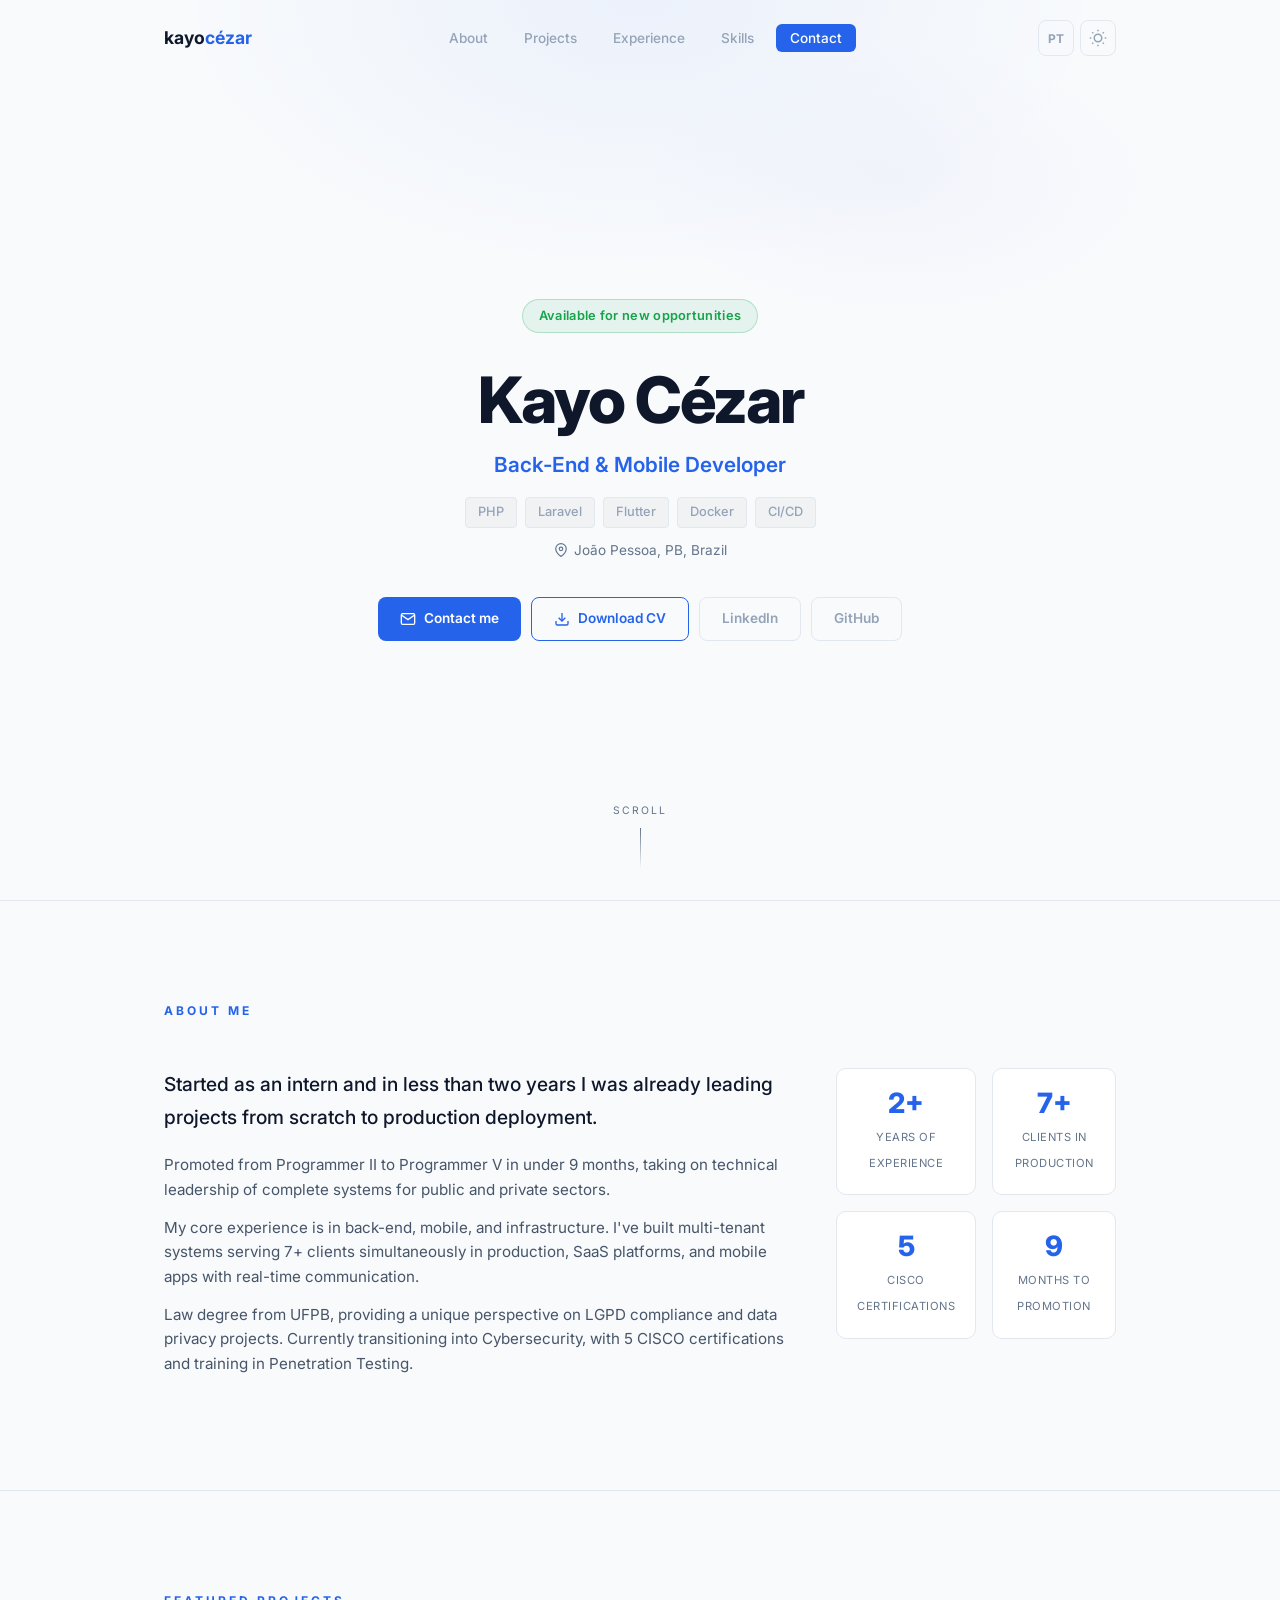
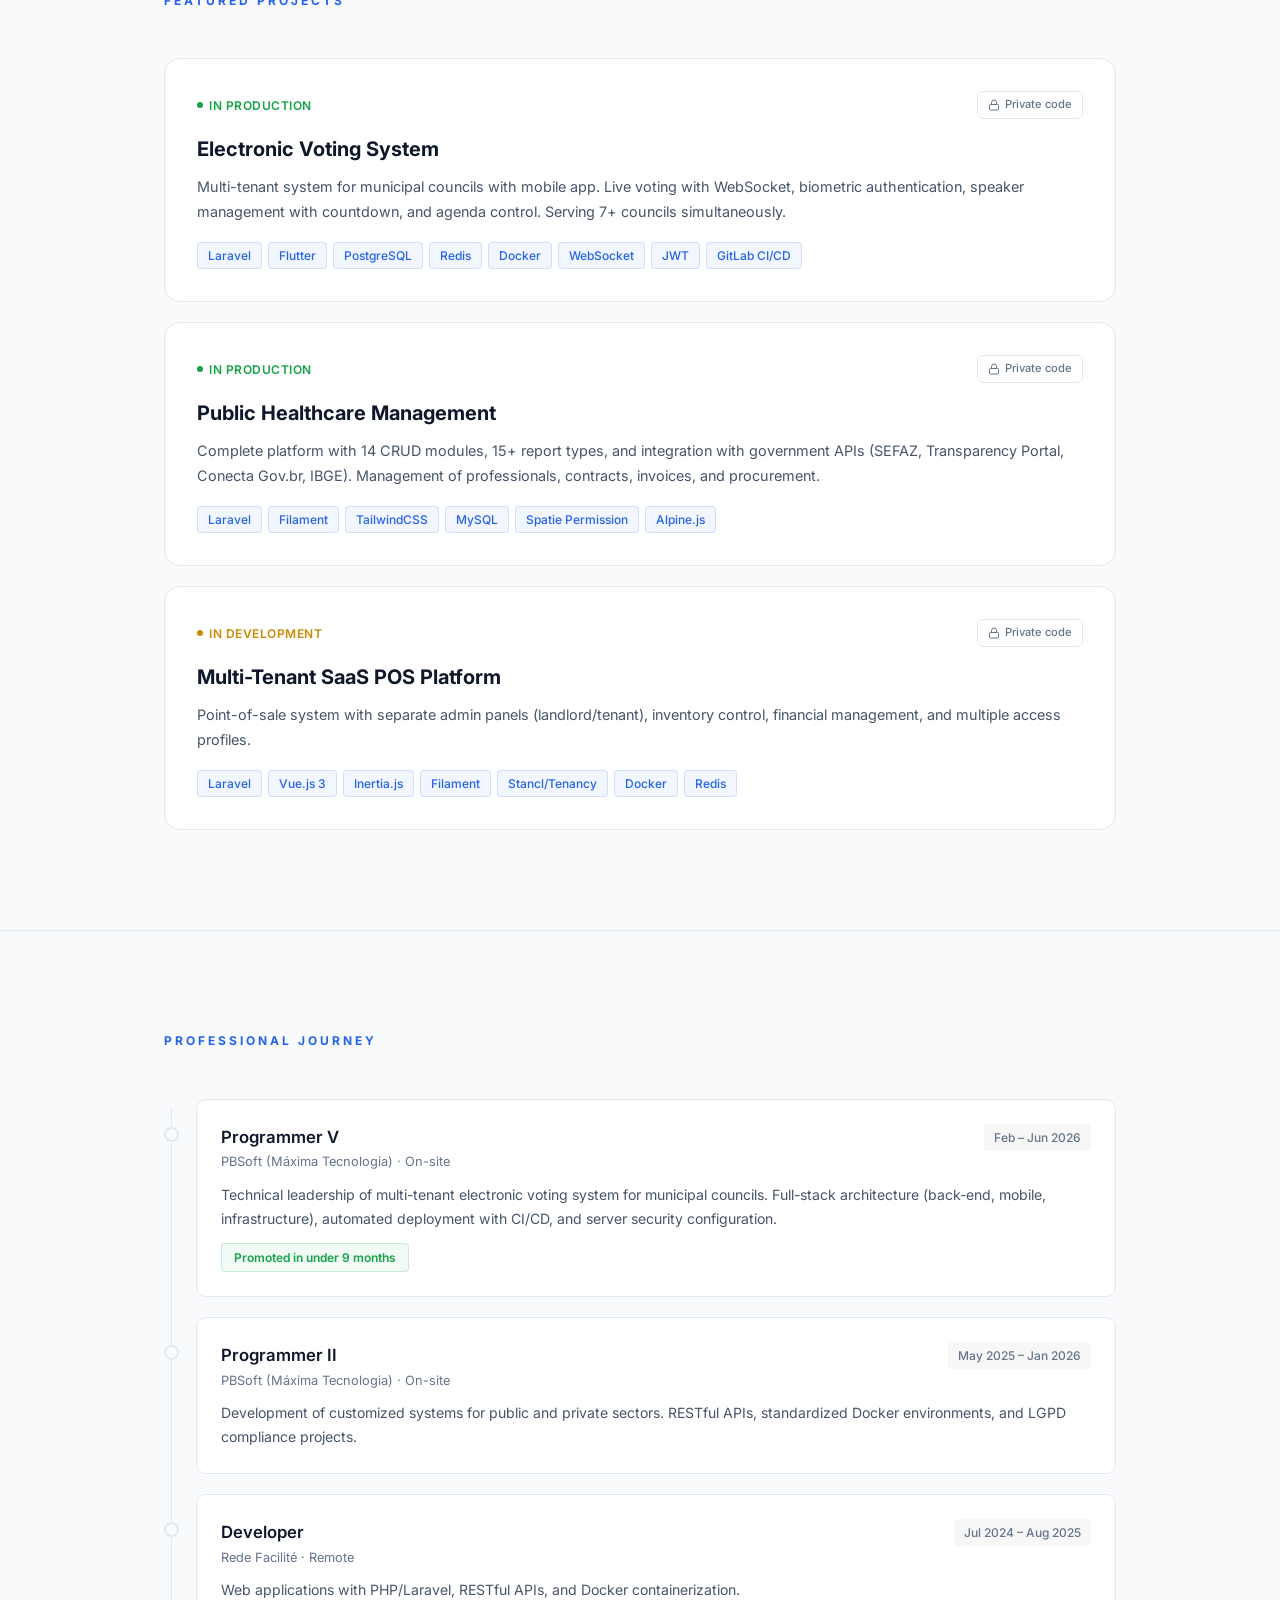
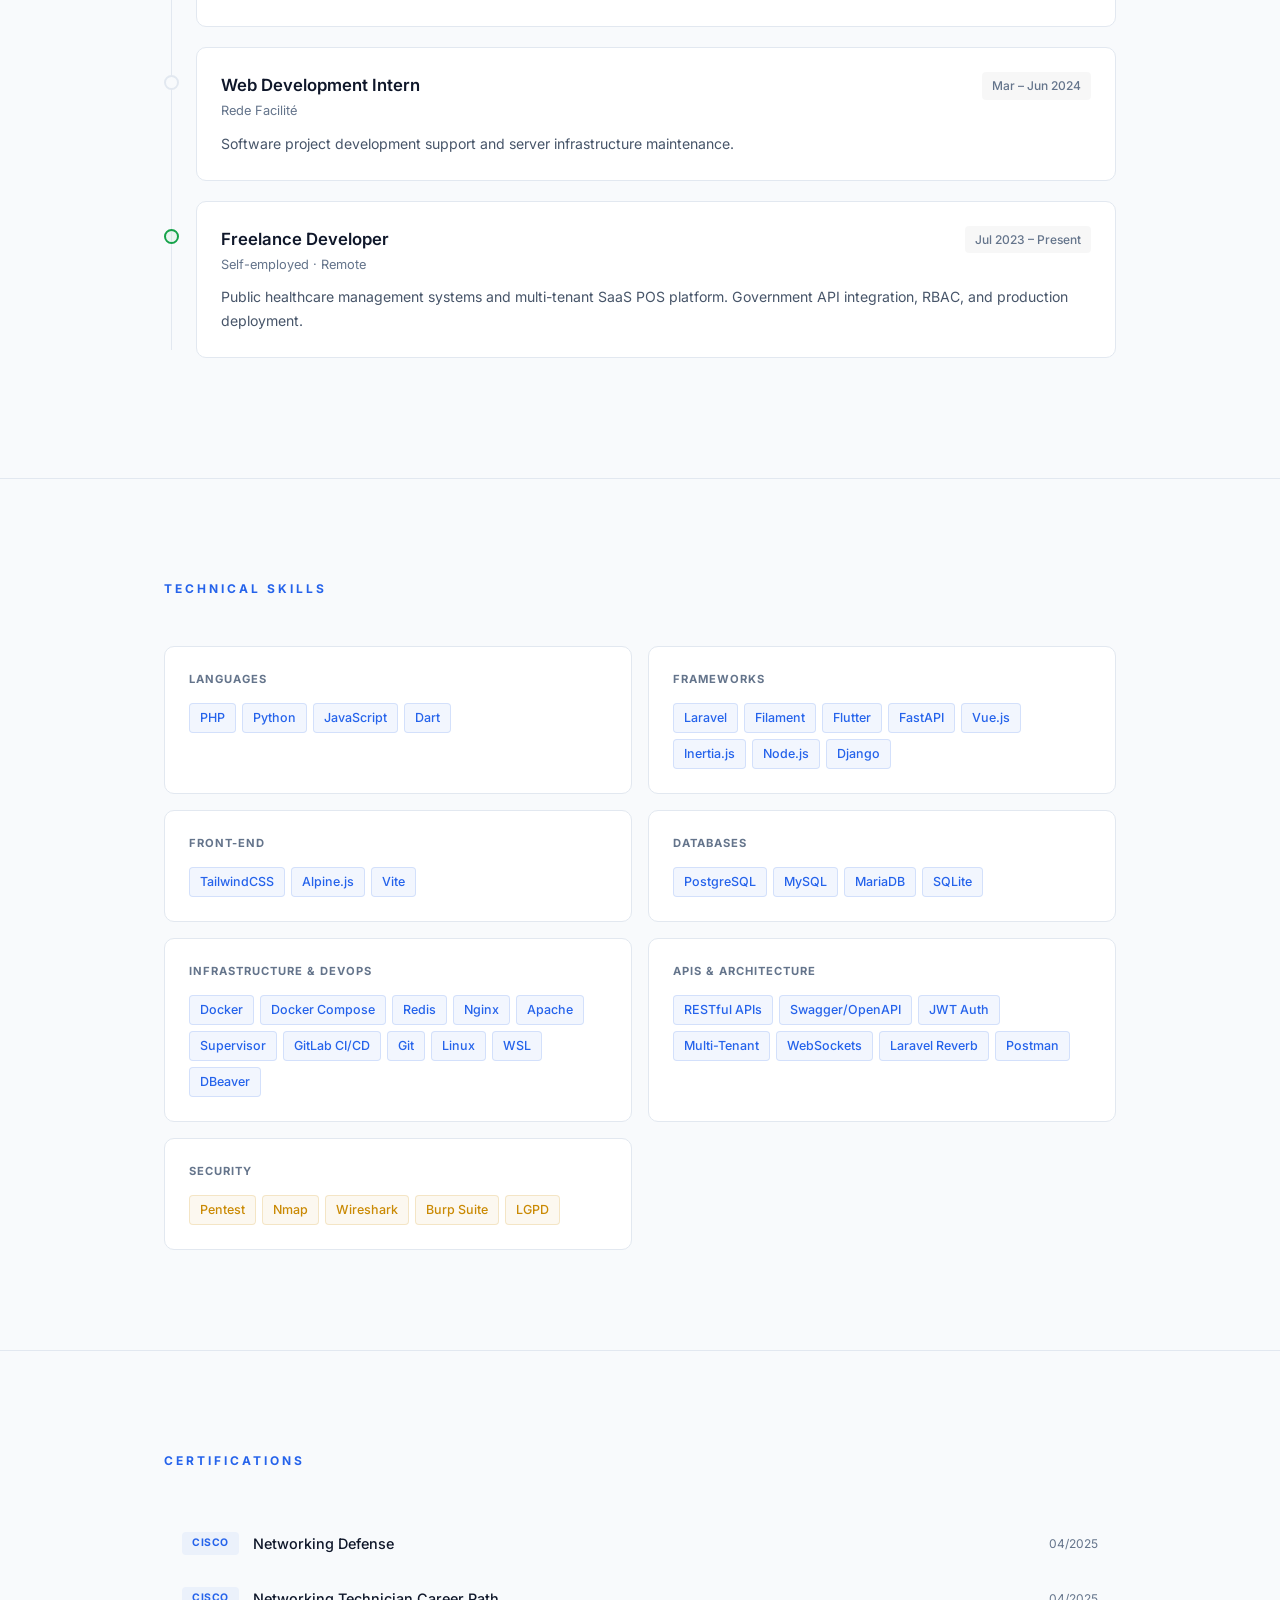
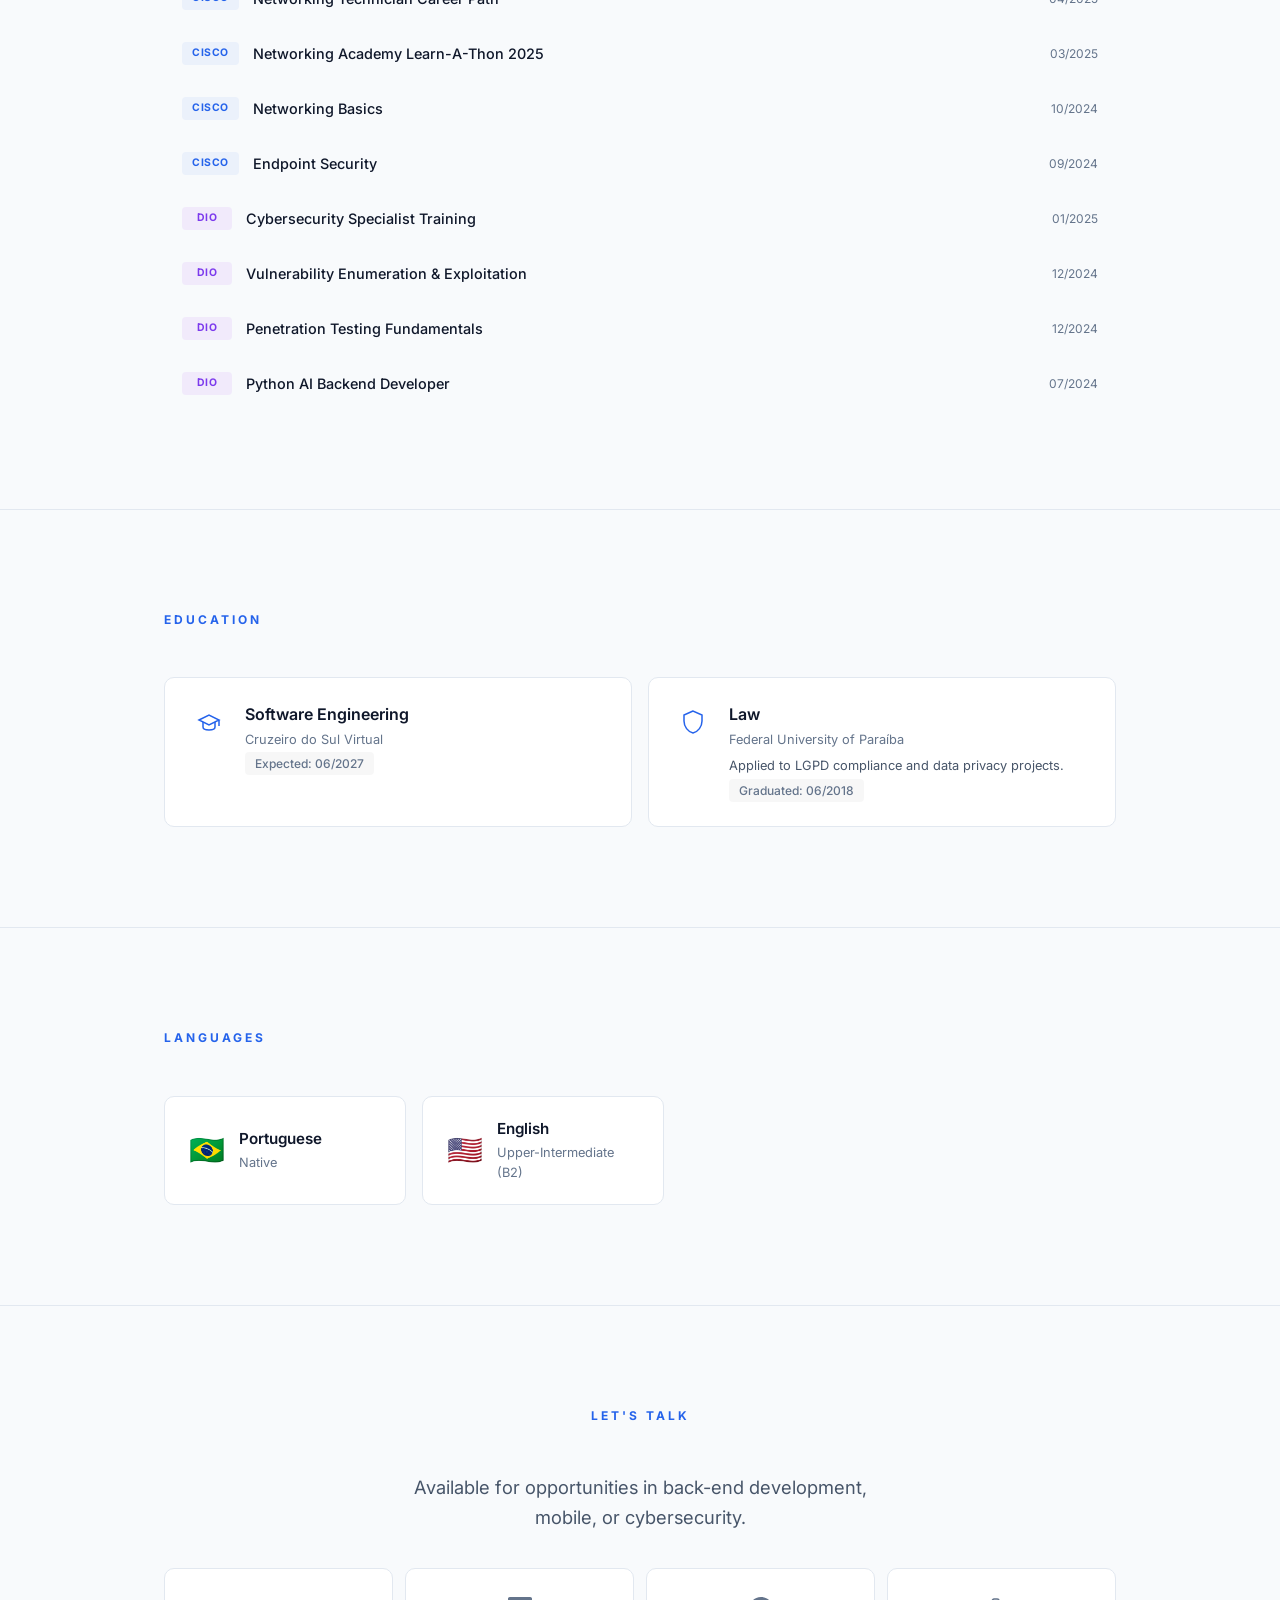
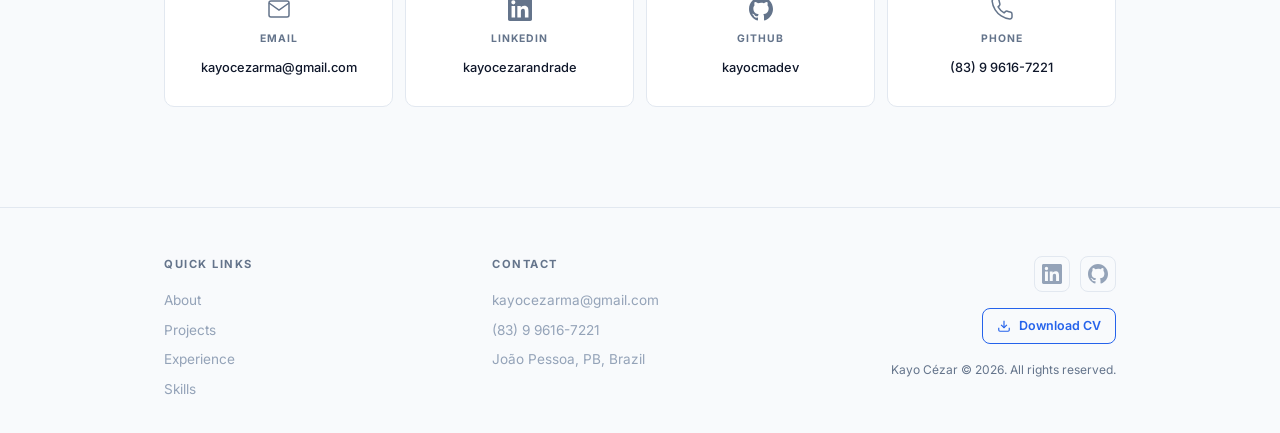
==== commit 9332de56: "Portfolio v2: i18n EN/PT, dark/light theme, CV download, redesigned footer, SEO and accessibility im" ====
--- a/index.html
+++ b/index.html
@@ -1,402 +1,773 @@
 <!DOCTYPE html>
-<html lang="pt-BR">
+<html lang="en" data-theme="dark">
 <head>
     <meta charset="UTF-8">
     <meta name="viewport" content="width=device-width, initial-scale=1.0">
-    <meta name="description" content="Kayo Cézar - Desenvolvedor Back-End & Mobile | PHP, Laravel, Flutter, Docker, CI/CD | Cibersegurança">
-    <title>Kayo Cézar | Desenvolvedor Back-End & Mobile</title>
+    <meta name="description" content="Kayo Cézar - Back-End & Mobile Developer | PHP, Laravel, Flutter, Docker, CI/CD | Cybersecurity">
+    <meta name="robots" content="index, follow">
+    <meta property="og:title" content="Kayo Cézar | Back-End & Mobile Developer">
+    <meta property="og:description" content="Software developer with 2+ years of experience in back-end, mobile, and infrastructure. PHP/Laravel, Flutter, Docker, CI/CD. Transitioning into Cybersecurity.">
+    <meta property="og:type" content="website">
+    <meta property="og:url" content="https://kayocmadev.github.io">
+    <meta property="og:locale" content="en_US">
+    <meta property="og:locale:alternate" content="pt_BR">
+    <meta name="twitter:card" content="summary">
+    <meta name="twitter:title" content="Kayo Cézar | Back-End & Mobile Developer">
+    <meta name="twitter:description" content="Software developer with 2+ years of experience in back-end, mobile, and infrastructure.">
+    <title>Kayo Cézar | Back-End & Mobile Developer</title>
+    <link rel="icon" type="image/svg+xml" href="data:image/svg+xml,%3Csvg xmlns='http://www.w3.org/2000/svg' viewBox='0 0 100 100'%3E%3Crect width='100' height='100' rx='20' fill='%233b82f6'/%3E%3Ctext x='50' y='66' font-family='system-ui' font-size='42' font-weight='700' fill='white' text-anchor='middle'%3EKC%3C/text%3E%3C/svg%3E">
+    <script type="application/ld+json">
+    {
+        "@context": "https://schema.org",
+        "@type": "Person",
+        "name": "Kayo Cézar Mendonça de Andrade",
+        "jobTitle": "Back-End & Mobile Developer",
+        "url": "https://kayocmadev.github.io",
+        "email": "kayocezarma@gmail.com",
+        "telephone": "+5583996167221",
+        "address": {
+            "@type": "PostalAddress",
+            "addressLocality": "João Pessoa",
+            "addressRegion": "PB",
+            "addressCountry": "BR"
+        },
+        "sameAs": [
+            "https://linkedin.com/in/kayocezarandrade",
+            "https://github.com/kayocmadev"
+        ],
+        "knowsLanguage": ["pt-BR", "en"],
+        "alumniOf": [
+            {
+                "@type": "CollegeOrUniversity",
+                "name": "Cruzeiro do Sul Virtual"
+            },
+            {
+                "@type": "CollegeOrUniversity",
+                "name": "Universidade Federal da Paraíba"
+            }
+        ]
+    }
+    </script>
     <link rel="preconnect" href="https://fonts.googleapis.com">
     <link rel="preconnect" href="https://fonts.gstatic.com" crossorigin>
     <link href="https://fonts.googleapis.com/css2?family=Inter:wght@400;500;600;700;800&display=swap" rel="stylesheet">
     <link rel="stylesheet" href="style.css">
 </head>
 <body>
+    <a href="#main" class="skip-link" data-i18n="skip">Skip to main content</a>
+
     <nav id="navbar">
         <div class="nav-container">
             <a href="#hero" class="nav-logo">kayo<span>cézar</span></a>
-            <button class="nav-toggle" aria-label="Menu">
-                <span></span><span></span><span></span>
-            </button>
             <ul class="nav-links">
-                <li><a href="#sobre">Sobre</a></li>
-                <li><a href="#projetos">Projetos</a></li>
-                <li><a href="#experiencia">Experiência</a></li>
-                <li><a href="#skills">Skills</a></li>
-                <li><a href="#contato" class="nav-cta">Contato</a></li>
+                <li><a href="#about" data-i18n="nav.about">About</a></li>
+                <li><a href="#projects" data-i18n="nav.projects">Projects</a></li>
+                <li><a href="#experience" data-i18n="nav.experience">Experience</a></li>
+                <li><a href="#skills" data-i18n="nav.skills">Skills</a></li>
+                <li><a href="#contact" class="nav-cta" data-i18n="nav.contact">Contact</a></li>
             </ul>
+            <div class="nav-actions">
+                <button id="lang-toggle" class="icon-btn" aria-label="Switch language">
+                    <span class="lang-label">PT</span>
+                </button>
+                <button id="theme-toggle" class="icon-btn" aria-label="Toggle theme">
+                    <svg class="icon-sun" width="18" height="18" viewBox="0 0 24 24" fill="none" stroke="currentColor" stroke-width="2" aria-hidden="true"><circle cx="12" cy="12" r="5"/><line x1="12" y1="1" x2="12" y2="3"/><line x1="12" y1="21" x2="12" y2="23"/><line x1="4.22" y1="4.22" x2="5.64" y2="5.64"/><line x1="18.36" y1="18.36" x2="19.78" y2="19.78"/><line x1="1" y1="12" x2="3" y2="12"/><line x1="21" y1="12" x2="23" y2="12"/><line x1="4.22" y1="19.78" x2="5.64" y2="18.36"/><line x1="18.36" y1="5.64" x2="19.78" y2="4.22"/></svg>
+                    <svg class="icon-moon" width="18" height="18" viewBox="0 0 24 24" fill="none" stroke="currentColor" stroke-width="2" aria-hidden="true"><path d="M21 12.79A9 9 0 1111.21 3 7 7 0 0021 12.79z"/></svg>
+                </button>
+                <button class="nav-toggle" aria-label="Menu" aria-expanded="false">
+                    <span></span><span></span><span></span>
+                </button>
+            </div>
         </div>
     </nav>
 
-    <section id="hero">
-        <div class="hero-bg"></div>
-        <div class="hero-content fade-up">
-            <div class="hero-badge">Disponível para novas oportunidades</div>
-            <h1>Kayo Cézar</h1>
-            <p class="hero-title">Desenvolvedor Back-End & Mobile</p>
-            <p class="hero-stack">
-                <span>PHP</span><span>Laravel</span><span>Flutter</span><span>Docker</span><span>CI/CD</span>
-            </p>
-            <p class="hero-location">
-                <svg width="14" height="14" viewBox="0 0 24 24" fill="none" stroke="currentColor" stroke-width="2"><path d="M21 10c0 7-9 13-9 13s-9-6-9-13a9 9 0 0118 0z"/><circle cx="12" cy="10" r="3"/></svg>
-                João Pessoa, PB
-            </p>
-            <div class="hero-links">
-                <a href="mailto:kayocezarma@gmail.com" class="btn btn-primary">
-                    <svg width="16" height="16" viewBox="0 0 24 24" fill="none" stroke="currentColor" stroke-width="2"><path d="M4 4h16c1.1 0 2 .9 2 2v12c0 1.1-.9 2-2 2H4c-1.1 0-2-.9-2-2V6c0-1.1.9-2 2-2z"/><polyline points="22,6 12,13 2,6"/></svg>
-                    Contato
-                </a>
-                <a href="https://linkedin.com/in/kayocezarandrade" target="_blank" class="btn btn-ghost">LinkedIn</a>
-                <a href="https://github.com/kayocmadev" target="_blank" class="btn btn-ghost">GitHub</a>
-            </div>
-        </div>
-        <div class="hero-scroll">
-            <span>scroll</span>
-            <div class="scroll-line"></div>
-        </div>
-    </section>
-
-    <section id="sobre">
-        <div class="container">
-            <div class="section-label fade-up">Sobre mim</div>
-            <div class="sobre-grid fade-up">
-                <div class="sobre-text">
-                    <p class="lead">Comecei como estagiário e em menos de dois anos já estava liderando projetos do zero ao deploy em produção.</p>
-                    <p>Fui promovido de Programador II a Programador V em menos de 9 meses, assumindo a responsabilidade técnica de sistemas completos para os setores público e privado.</p>
-                    <p>Minha experiência principal está em back-end, mobile e infraestrutura. Já desenvolvi sistemas multi-tenant atendendo 7+ clientes em produção simultânea, plataformas SaaS e aplicativos mobile com comunicação em tempo real.</p>
-                    <p>Tenho formação em Direito pela UFPB, o que me dá uma visão diferenciada em projetos que envolvem LGPD e segurança jurídica de dados. Atualmente em transição para Cibersegurança, com 5 certificações CISCO e formação em Pentest.</p>
-                </div>
-                <div class="sobre-stats">
-                    <div class="stat">
-                        <span class="stat-number">2+</span>
-                        <span class="stat-label">Anos de experiência</span>
-                    </div>
-                    <div class="stat">
-                        <span class="stat-number">7+</span>
-                        <span class="stat-label">Clientes em produção</span>
-                    </div>
-                    <div class="stat">
-                        <span class="stat-number">5</span>
-                        <span class="stat-label">Certificações CISCO</span>
-                    </div>
-                    <div class="stat">
-                        <span class="stat-number">9</span>
-                        <span class="stat-label">Meses até promoção</span>
-                    </div>
-                </div>
-            </div>
-        </div>
-    </section>
-
-    <section id="projetos">
-        <div class="container">
-            <div class="section-label fade-up">Projetos em destaque</div>
-            <div class="projects-grid">
-                <div class="project-card fade-up">
-                    <div class="project-status">
-                        <span class="status-dot"></span> Em produção
-                    </div>
-                    <h3>Sistema de Votação Eletrônica</h3>
-                    <p>Sistema multi-tenant para câmaras municipais com app mobile. Votações ao vivo com WebSocket, autenticação biométrica, controle de oradores com countdown e gestão de pauta. Atendendo 7+ câmaras simultaneamente.</p>
-                    <div class="project-stack">
-                        <span>Laravel</span><span>Flutter</span><span>PostgreSQL</span><span>Redis</span><span>Docker</span><span>WebSocket</span><span>JWT</span><span>GitLab CI/CD</span>
-                    </div>
-                </div>
-                <div class="project-card fade-up">
-                    <div class="project-status">
-                        <span class="status-dot"></span> Em produção
-                    </div>
-                    <h3>Sistema de Gestão de Saúde Pública</h3>
-                    <p>Plataforma completa com 14 módulos CRUD, 15+ relatórios e integração com APIs governamentais (SEFAZ, Portal da Transparência, Conecta Gov.br, IBGE). Gestão de profissionais, contratos, notas fiscais e licitações.</p>
-                    <div class="project-stack">
-                        <span>Laravel</span><span>Filament</span><span>TailwindCSS</span><span>MySQL</span><span>Spatie Permission</span><span>Alpine.js</span>
-                    </div>
-                </div>
-                <div class="project-card fade-up">
-                    <div class="project-status status-dev">
-                        <span class="status-dot dot-yellow"></span> Em desenvolvimento
-                    </div>
-                    <h3>Plataforma SaaS Multi-Tenant para PDV</h3>
-                    <p>Sistema de ponto de venda com painéis administrativos separados (landlord/tenant), controle de estoque, gestão financeira e múltiplos perfis de acesso.</p>
-                    <div class="project-stack">
-                        <span>Laravel</span><span>Vue.js 3</span><span>Inertia.js</span><span>Filament</span><span>Stancl/Tenancy</span><span>Docker</span><span>Redis</span>
-                    </div>
-                </div>
-            </div>
-        </div>
-    </section>
-
-    <section id="experiencia">
-        <div class="container">
-            <div class="section-label fade-up">Trajetória profissional</div>
-            <div class="timeline">
-                <div class="timeline-item fade-up">
-                    <div class="timeline-dot"></div>
-                    <div class="timeline-card">
-                        <div class="timeline-header">
-                            <div>
-                                <h3>Programador V</h3>
-                                <p class="company">PBSoft (Máxima Tecnologia) · Presencial</p>
-                            </div>
-                            <span class="date">fev – jun 2026</span>
-                        </div>
-                        <p class="timeline-desc">Liderança técnica de sistema de votação eletrônica multi-tenant para câmaras municipais. Arquitetura completa (back-end, mobile, infra), deploy automatizado com CI/CD e configuração de segurança de servidor.</p>
-                        <div class="timeline-promotion">Promovido em menos de 9 meses</div>
-                    </div>
-                </div>
-                <div class="timeline-item fade-up">
-                    <div class="timeline-dot"></div>
-                    <div class="timeline-card">
-                        <div class="timeline-header">
-                            <div>
-                                <h3>Programador II</h3>
-                                <p class="company">PBSoft (Máxima Tecnologia) · Presencial</p>
-                            </div>
-                            <span class="date">mai 2025 – jan 2026</span>
-                        </div>
-                        <p class="timeline-desc">Desenvolvimento de sistemas customizados para setores público e privado. APIs RESTful, ambientes Docker padronizados e projetos de compliance com LGPD.</p>
-                    </div>
-                </div>
-                <div class="timeline-item fade-up">
-                    <div class="timeline-dot"></div>
-                    <div class="timeline-card">
-                        <div class="timeline-header">
-                            <div>
-                                <h3>Desenvolvedor</h3>
-                                <p class="company">Rede Facilité · Remoto</p>
-                            </div>
-                            <span class="date">jul 2024 – ago 2025</span>
-                        </div>
-                        <p class="timeline-desc">Aplicações web com PHP/Laravel, APIs RESTful e containerização com Docker.</p>
-                    </div>
-                </div>
-                <div class="timeline-item fade-up">
-                    <div class="timeline-dot"></div>
-                    <div class="timeline-card">
-                        <div class="timeline-header">
-                            <div>
-                                <h3>Estágio em Desenvolvimento Web</h3>
-                                <p class="company">Rede Facilité</p>
-                            </div>
-                            <span class="date">mar – jun 2024</span>
-                        </div>
-                        <p class="timeline-desc">Suporte ao desenvolvimento de projetos de software e manutenção de infraestrutura de servidores.</p>
-                    </div>
-                </div>
-                <div class="timeline-item fade-up">
-                    <div class="timeline-dot dot-active"></div>
-                    <div class="timeline-card">
-                        <div class="timeline-header">
-                            <div>
-                                <h3>Desenvolvedor Freelance</h3>
-                                <p class="company">Autônomo · Remoto</p>
-                            </div>
-                            <span class="date">jul 2023 – atual</span>
-                        </div>
-                        <p class="timeline-desc">Sistemas de gestão de saúde pública e plataforma SaaS multi-tenant para PDV. Integração com APIs governamentais, RBAC e deploy em produção.</p>
-                    </div>
-                </div>
-            </div>
-        </div>
-    </section>
-
-    <section id="skills">
-        <div class="container">
-            <div class="section-label fade-up">Habilidades técnicas</div>
-            <div class="skills-columns fade-up">
-                <div class="skill-group">
-                    <h3>Linguagens</h3>
-                    <div class="skill-bars">
-                        <div class="skill-row"><span class="skill-name">PHP</span><div class="bar"><div class="bar-fill" style="width:95%"></div></div></div>
-                        <div class="skill-row"><span class="skill-name">Dart</span><div class="bar"><div class="bar-fill" style="width:80%"></div></div></div>
-                        <div class="skill-row"><span class="skill-name">Python</span><div class="bar"><div class="bar-fill" style="width:70%"></div></div></div>
-                        <div class="skill-row"><span class="skill-name">JavaScript</span><div class="bar"><div class="bar-fill" style="width:70%"></div></div></div>
-                    </div>
-                </div>
-                <div class="skill-group">
-                    <h3>Frameworks</h3>
-                    <div class="tags">
-                        <span>Laravel</span><span>Filament</span><span>Flutter</span><span>FastAPI</span><span>Vue.js</span><span>Inertia.js</span><span>Node.js</span><span>Django</span>
-                    </div>
-                </div>
-                <div class="skill-group">
-                    <h3>Front-End</h3>
-                    <div class="tags">
-                        <span>TailwindCSS</span><span>Alpine.js</span><span>Vite</span>
-                    </div>
-                </div>
-                <div class="skill-group">
-                    <h3>Bancos de Dados</h3>
-                    <div class="tags">
-                        <span>PostgreSQL</span><span>MySQL</span><span>MariaDB</span><span>SQLite</span><span>DBeaver</span>
-                    </div>
-                </div>
-                <div class="skill-group">
-                    <h3>Infraestrutura & DevOps</h3>
-                    <div class="tags">
-                        <span>Docker</span><span>Docker Compose</span><span>Redis</span><span>Nginx</span><span>Apache</span><span>Supervisor</span><span>GitLab CI/CD</span><span>Git</span><span>Linux</span><span>WSL</span>
-                    </div>
-                </div>
-                <div class="skill-group">
-                    <h3>APIs & Arquitetura</h3>
-                    <div class="tags">
-                        <span>RESTful APIs</span><span>Swagger/OpenAPI</span><span>JWT Auth</span><span>Multi-Tenant</span><span>WebSockets</span><span>Laravel Reverb</span><span>Postman</span>
-                    </div>
-                </div>
-                <div class="skill-group">
-                    <h3>Segurança</h3>
-                    <div class="tags tags-security">
-                        <span>Pentest</span><span>Nmap</span><span>Wireshark</span><span>Burp Suite</span><span>LGPD</span>
-                    </div>
-                </div>
-            </div>
-        </div>
-    </section>
-
-    <section id="certificacoes">
-        <div class="container">
-            <div class="section-label fade-up">Certificações</div>
-            <div class="certs-list fade-up">
-                <div class="cert-row">
-                    <span class="cert-badge cisco">CISCO</span>
-                    <span class="cert-name">Networking Defense</span>
-                    <span class="cert-date">04/2025</span>
-                </div>
-                <div class="cert-row">
-                    <span class="cert-badge cisco">CISCO</span>
-                    <span class="cert-name">Networking Technician Career Path</span>
-                    <span class="cert-date">04/2025</span>
-                </div>
-                <div class="cert-row">
-                    <span class="cert-badge cisco">CISCO</span>
-                    <span class="cert-name">Networking Academy Learn-A-Thon 2025</span>
-                    <span class="cert-date">03/2025</span>
-                </div>
-                <div class="cert-row">
-                    <span class="cert-badge cisco">CISCO</span>
-                    <span class="cert-name">Networking Basics</span>
-                    <span class="cert-date">10/2024</span>
-                </div>
-                <div class="cert-row">
-                    <span class="cert-badge cisco">CISCO</span>
-                    <span class="cert-name">Endpoint Security</span>
-                    <span class="cert-date">09/2024</span>
-                </div>
-                <div class="cert-row">
-                    <span class="cert-badge dio">DIO</span>
-                    <span class="cert-name">Formação Cybersecurity Specialist</span>
-                    <span class="cert-date">01/2025</span>
-                </div>
-                <div class="cert-row">
-                    <span class="cert-badge dio">DIO</span>
-                    <span class="cert-name">Enumeração e Exploração de Vulnerabilidades</span>
-                    <span class="cert-date">12/2024</span>
-                </div>
-                <div class="cert-row">
-                    <span class="cert-badge dio">DIO</span>
-                    <span class="cert-name">Fundamentos de Testes de Invasão (Pentest)</span>
-                    <span class="cert-date">12/2024</span>
-                </div>
-                <div class="cert-row">
-                    <span class="cert-badge dio">DIO</span>
-                    <span class="cert-name">Python AI Backend Developer</span>
-                    <span class="cert-date">07/2024</span>
-                </div>
-            </div>
-        </div>
-    </section>
-
-    <section id="formacao">
-        <div class="container">
-            <div class="section-label fade-up">Formação acadêmica</div>
-            <div class="formacao-grid fade-up">
-                <div class="formacao-card">
-                    <div class="formacao-icon">🎓</div>
-                    <div>
-                        <h3>Engenharia de Software</h3>
-                        <p class="company">Cruzeiro do Sul Virtual</p>
-                        <span class="date">Previsão: 06/2027</span>
-                    </div>
-                </div>
-                <div class="formacao-card">
-                    <div class="formacao-icon">⚖️</div>
-                    <div>
-                        <h3>Direito</h3>
-                        <p class="company">Universidade Federal da Paraíba</p>
-                        <p class="formacao-desc">Aplicação prática em conformidade com LGPD e segurança jurídica de dados.</p>
-                        <span class="date">Concluído: 06/2018</span>
-                    </div>
-                </div>
-            </div>
-        </div>
-    </section>
-
-    <section id="contato">
-        <div class="container">
-            <div class="section-label fade-up">Vamos conversar</div>
-            <div class="contato-content fade-up">
-                <p class="contato-intro">Estou disponível para oportunidades em desenvolvimento back-end, mobile ou cibersegurança.</p>
-                <div class="contato-grid">
-                    <a href="mailto:kayocezarma@gmail.com" class="contato-card">
-                        <svg width="24" height="24" viewBox="0 0 24 24" fill="none" stroke="currentColor" stroke-width="1.5"><path d="M4 4h16c1.1 0 2 .9 2 2v12c0 1.1-.9 2-2 2H4c-1.1 0-2-.9-2-2V6c0-1.1.9-2 2-2z"/><polyline points="22,6 12,13 2,6"/></svg>
-                        <span class="contato-label">Email</span>
-                        <span class="contato-value">kayocezarma@gmail.com</span>
+    <main id="main">
+        <section id="hero">
+            <div class="hero-bg"></div>
+            <div class="hero-content fade-up">
+                <div class="hero-badge" data-i18n="hero.badge">Available for new opportunities</div>
+                <h1>Kayo Cézar</h1>
+                <p class="hero-title" data-i18n="hero.title">Back-End & Mobile Developer</p>
+                <p class="hero-stack">
+                    <span>PHP</span><span>Laravel</span><span>Flutter</span><span>Docker</span><span>CI/CD</span>
+                </p>
+                <p class="hero-location">
+                    <svg width="14" height="14" viewBox="0 0 24 24" fill="none" stroke="currentColor" stroke-width="2" aria-hidden="true"><path d="M21 10c0 7-9 13-9 13s-9-6-9-13a9 9 0 0118 0z"/><circle cx="12" cy="10" r="3"/></svg>
+                    <span data-i18n="hero.location">João Pessoa, PB, Brazil</span>
+                </p>
+                <div class="hero-links">
+                    <a href="mailto:kayocezarma@gmail.com" class="btn btn-primary">
+                        <svg width="16" height="16" viewBox="0 0 24 24" fill="none" stroke="currentColor" stroke-width="2" aria-hidden="true"><path d="M4 4h16c1.1 0 2 .9 2 2v12c0 1.1-.9 2-2 2H4c-1.1 0-2-.9-2-2V6c0-1.1.9-2 2-2z"/><polyline points="22,6 12,13 2,6"/></svg>
+                        <span data-i18n="hero.cta">Contact me</span>
                     </a>
-                    <a href="https://linkedin.com/in/kayocezarandrade" target="_blank" class="contato-card">
-                        <svg width="24" height="24" viewBox="0 0 24 24" fill="currentColor"><path d="M20.447 20.452h-3.554v-5.569c0-1.328-.027-3.037-1.852-3.037-1.853 0-2.136 1.445-2.136 2.939v5.667H9.351V9h3.414v1.561h.046c.477-.9 1.637-1.85 3.37-1.85 3.601 0 4.267 2.37 4.267 5.455v6.286zM5.337 7.433a2.062 2.062 0 01-2.063-2.065 2.064 2.064 0 112.063 2.065zm1.782 13.019H3.555V9h3.564v11.452zM22.225 0H1.771C.792 0 0 .774 0 1.729v20.542C0 23.227.792 24 1.771 24h20.451C23.2 24 24 23.227 24 22.271V1.729C24 .774 23.2 0 22.222 0h.003z"/></svg>
-                        <span class="contato-label">LinkedIn</span>
-                        <span class="contato-value">kayocezarandrade</span>
+                    <a href="cv-en.pdf" id="cv-download" class="btn btn-outline" target="_blank" rel="noopener">
+                        <svg width="16" height="16" viewBox="0 0 24 24" fill="none" stroke="currentColor" stroke-width="2" aria-hidden="true"><path d="M21 15v4a2 2 0 01-2 2H5a2 2 0 01-2-2v-4"/><polyline points="7 10 12 15 17 10"/><line x1="12" y1="15" x2="12" y2="3"/></svg>
+                        <span data-i18n="hero.cv">Download CV</span>
                     </a>
-                    <a href="https://github.com/kayocmadev" target="_blank" class="contato-card">
-                        <svg width="24" height="24" viewBox="0 0 24 24" fill="currentColor"><path d="M12 0C5.374 0 0 5.373 0 12c0 5.302 3.438 9.8 8.207 11.387.599.111.793-.261.793-.577v-2.234c-3.338.726-4.033-1.416-4.033-1.416-.546-1.387-1.333-1.756-1.333-1.756-1.089-.745.083-.729.083-.729 1.205.084 1.839 1.237 1.839 1.237 1.07 1.834 2.807 1.304 3.492.997.107-.775.418-1.305.762-1.604-2.665-.305-5.467-1.334-5.467-5.931 0-1.311.469-2.381 1.236-3.221-.124-.303-.535-1.524.117-3.176 0 0 1.008-.322 3.301 1.23A11.509 11.509 0 0112 5.803c1.02.005 2.047.138 3.006.404 2.291-1.552 3.297-1.23 3.297-1.23.653 1.653.242 2.874.118 3.176.77.84 1.235 1.911 1.235 3.221 0 4.609-2.807 5.624-5.479 5.921.43.372.823 1.102.823 2.222v3.293c0 .319.192.694.801.576C20.566 21.797 24 17.3 24 12c0-6.627-5.373-12-12-12z"/></svg>
-                        <span class="contato-label">GitHub</span>
-                        <span class="contato-value">kayocmadev</span>
-                    </a>
-                    <a href="tel:+5583996167221" class="contato-card">
-                        <svg width="24" height="24" viewBox="0 0 24 24" fill="none" stroke="currentColor" stroke-width="1.5"><path d="M22 16.92v3a2 2 0 01-2.18 2 19.79 19.79 0 01-8.63-3.07 19.5 19.5 0 01-6-6 19.79 19.79 0 01-3.07-8.67A2 2 0 014.11 2h3a2 2 0 012 1.72 12.84 12.84 0 00.7 2.81 2 2 0 01-.45 2.11L8.09 9.91a16 16 0 006 6l1.27-1.27a2 2 0 012.11-.45 12.84 12.84 0 002.81.7A2 2 0 0122 16.92z"/></svg>
-                        <span class="contato-label">Telefone</span>
-                        <span class="contato-value">(83) 9 9616-7221</span>
-                    </a>
-                </div>
-            </div>
-        </div>
-    </section>
+                    <a href="https://linkedin.com/in/kayocezarandrade" target="_blank" rel="noopener" class="btn btn-ghost">LinkedIn</a>
+                    <a href="https://github.com/kayocmadev" target="_blank" rel="noopener" class="btn btn-ghost">GitHub</a>
+                </div>
+            </div>
+            <div class="hero-scroll">
+                <span data-i18n="hero.scroll">scroll</span>
+                <div class="scroll-line"></div>
+            </div>
+        </section>
+
+        <section id="about">
+            <div class="container">
+                <div class="section-label fade-up" data-i18n="about.label">About me</div>
+                <div class="about-grid fade-up">
+                    <div class="about-text">
+                        <p class="lead" data-i18n="about.lead">Started as an intern and in less than two years I was already leading projects from scratch to production deployment.</p>
+                        <p data-i18n="about.p1">Promoted from Programmer II to Programmer V in under 9 months, taking on technical leadership of complete systems for public and private sectors.</p>
+                        <p data-i18n="about.p2">My core experience is in back-end, mobile, and infrastructure. I've built multi-tenant systems serving 7+ clients simultaneously in production, SaaS platforms, and mobile apps with real-time communication.</p>
+                        <p data-i18n="about.p3">Law degree from UFPB, providing a unique perspective on LGPD compliance and data privacy projects. Currently transitioning into Cybersecurity, with 5 CISCO certifications and training in Penetration Testing.</p>
+                    </div>
+                    <div class="about-stats stagger">
+                        <div class="stat">
+                            <span class="stat-number">2+</span>
+                            <span class="stat-label" data-i18n="stat.years">Years of experience</span>
+                        </div>
+                        <div class="stat">
+                            <span class="stat-number">7+</span>
+                            <span class="stat-label" data-i18n="stat.clients">Clients in production</span>
+                        </div>
+                        <div class="stat">
+                            <span class="stat-number">5</span>
+                            <span class="stat-label" data-i18n="stat.certs">CISCO Certifications</span>
+                        </div>
+                        <div class="stat">
+                            <span class="stat-number">9</span>
+                            <span class="stat-label" data-i18n="stat.months">Months to promotion</span>
+                        </div>
+                    </div>
+                </div>
+            </div>
+        </section>
+
+        <section id="projects">
+            <div class="container">
+                <div class="section-label fade-up" data-i18n="projects.label">Featured projects</div>
+                <div class="projects-grid stagger">
+                    <div class="project-card fade-up">
+                        <div class="project-header">
+                            <div class="project-status">
+                                <span class="status-dot"></span> <span data-i18n="proj.production">In production</span>
+                            </div>
+                            <div class="project-badge private">
+                                <svg width="12" height="12" viewBox="0 0 24 24" fill="none" stroke="currentColor" stroke-width="2" aria-hidden="true"><rect x="3" y="11" width="18" height="11" rx="2" ry="2"/><path d="M7 11V7a5 5 0 0110 0v4"/></svg>
+                                <span data-i18n="proj.private">Private code</span>
+                            </div>
+                        </div>
+                        <h3 data-i18n="proj1.title">Electronic Voting System</h3>
+                        <p data-i18n="proj1.desc">Multi-tenant system for municipal councils with mobile app. Live voting with WebSocket, biometric authentication, speaker management with countdown, and agenda control. Serving 7+ councils simultaneously.</p>
+                        <div class="project-stack">
+                            <span>Laravel</span><span>Flutter</span><span>PostgreSQL</span><span>Redis</span><span>Docker</span><span>WebSocket</span><span>JWT</span><span>GitLab CI/CD</span>
+                        </div>
+                    </div>
+                    <div class="project-card fade-up">
+                        <div class="project-header">
+                            <div class="project-status">
+                                <span class="status-dot"></span> <span data-i18n="proj.production">In production</span>
+                            </div>
+                            <div class="project-badge private">
+                                <svg width="12" height="12" viewBox="0 0 24 24" fill="none" stroke="currentColor" stroke-width="2" aria-hidden="true"><rect x="3" y="11" width="18" height="11" rx="2" ry="2"/><path d="M7 11V7a5 5 0 0110 0v4"/></svg>
+                                <span data-i18n="proj.private">Private code</span>
+                            </div>
+                        </div>
+                        <h3 data-i18n="proj2.title">Public Healthcare Management</h3>
+                        <p data-i18n="proj2.desc">Complete platform with 14 CRUD modules, 15+ report types, and integration with government APIs (SEFAZ, Transparency Portal, Conecta Gov.br, IBGE). Management of professionals, contracts, invoices, and procurement.</p>
+                        <div class="project-stack">
+                            <span>Laravel</span><span>Filament</span><span>TailwindCSS</span><span>MySQL</span><span>Spatie Permission</span><span>Alpine.js</span>
+                        </div>
+                    </div>
+                    <div class="project-card fade-up">
+                        <div class="project-header">
+                            <div class="project-status status-dev">
+                                <span class="status-dot dot-yellow"></span> <span data-i18n="proj.development">In development</span>
+                            </div>
+                            <div class="project-badge private">
+                                <svg width="12" height="12" viewBox="0 0 24 24" fill="none" stroke="currentColor" stroke-width="2" aria-hidden="true"><rect x="3" y="11" width="18" height="11" rx="2" ry="2"/><path d="M7 11V7a5 5 0 0110 0v4"/></svg>
+                                <span data-i18n="proj.private">Private code</span>
+                            </div>
+                        </div>
+                        <h3 data-i18n="proj3.title">Multi-Tenant SaaS POS Platform</h3>
+                        <p data-i18n="proj3.desc">Point-of-sale system with separate admin panels (landlord/tenant), inventory control, financial management, and multiple access profiles.</p>
+                        <div class="project-stack">
+                            <span>Laravel</span><span>Vue.js 3</span><span>Inertia.js</span><span>Filament</span><span>Stancl/Tenancy</span><span>Docker</span><span>Redis</span>
+                        </div>
+                    </div>
+                </div>
+            </div>
+        </section>
+
+        <section id="experience">
+            <div class="container">
+                <div class="section-label fade-up" data-i18n="exp.label">Professional journey</div>
+                <div class="timeline">
+                    <div class="timeline-item fade-up">
+                        <div class="timeline-dot"></div>
+                        <div class="timeline-card">
+                            <div class="timeline-header">
+                                <div>
+                                    <h3 data-i18n="exp1.title">Programmer V</h3>
+                                    <p class="company" data-i18n="exp1.company">PBSoft (Máxima Tecnologia) · On-site</p>
+                                </div>
+                                <span class="date" data-i18n="exp1.date">Feb – Jun 2026</span>
+                            </div>
+                            <p class="timeline-desc" data-i18n="exp1.desc">Technical leadership of multi-tenant electronic voting system for municipal councils. Full-stack architecture (back-end, mobile, infrastructure), automated deployment with CI/CD, and server security configuration.</p>
+                            <div class="timeline-promotion" data-i18n="exp1.badge">Promoted in under 9 months</div>
+                        </div>
+                    </div>
+                    <div class="timeline-item fade-up">
+                        <div class="timeline-dot"></div>
+                        <div class="timeline-card">
+                            <div class="timeline-header">
+                                <div>
+                                    <h3 data-i18n="exp2.title">Programmer II</h3>
+                                    <p class="company" data-i18n="exp2.company">PBSoft (Máxima Tecnologia) · On-site</p>
+                                </div>
+                                <span class="date" data-i18n="exp2.date">May 2025 – Jan 2026</span>
+                            </div>
+                            <p class="timeline-desc" data-i18n="exp2.desc">Development of customized systems for public and private sectors. RESTful APIs, standardized Docker environments, and LGPD compliance projects.</p>
+                        </div>
+                    </div>
+                    <div class="timeline-item fade-up">
+                        <div class="timeline-dot"></div>
+                        <div class="timeline-card">
+                            <div class="timeline-header">
+                                <div>
+                                    <h3 data-i18n="exp3.title">Developer</h3>
+                                    <p class="company" data-i18n="exp3.company">Rede Facilité · Remote</p>
+                                </div>
+                                <span class="date" data-i18n="exp3.date">Jul 2024 – Aug 2025</span>
+                            </div>
+                            <p class="timeline-desc" data-i18n="exp3.desc">Web applications with PHP/Laravel, RESTful APIs, and Docker containerization.</p>
+                        </div>
+                    </div>
+                    <div class="timeline-item fade-up">
+                        <div class="timeline-dot"></div>
+                        <div class="timeline-card">
+                            <div class="timeline-header">
+                                <div>
+                                    <h3 data-i18n="exp4.title">Web Development Intern</h3>
+                                    <p class="company" data-i18n="exp4.company">Rede Facilité</p>
+                                </div>
+                                <span class="date" data-i18n="exp4.date">Mar – Jun 2024</span>
+                            </div>
+                            <p class="timeline-desc" data-i18n="exp4.desc">Software project development support and server infrastructure maintenance.</p>
+                        </div>
+                    </div>
+                    <div class="timeline-item fade-up">
+                        <div class="timeline-dot dot-active"></div>
+                        <div class="timeline-card">
+                            <div class="timeline-header">
+                                <div>
+                                    <h3 data-i18n="exp5.title">Freelance Developer</h3>
+                                    <p class="company" data-i18n="exp5.company">Self-employed · Remote</p>
+                                </div>
+                                <span class="date" data-i18n="exp5.date">Jul 2023 – Present</span>
+                            </div>
+                            <p class="timeline-desc" data-i18n="exp5.desc">Public healthcare management systems and multi-tenant SaaS POS platform. Government API integration, RBAC, and production deployment.</p>
+                        </div>
+                    </div>
+                </div>
+            </div>
+        </section>
+
+        <section id="skills">
+            <div class="container">
+                <div class="section-label fade-up" data-i18n="skills.label">Technical skills</div>
+                <div class="skills-columns stagger fade-up">
+                    <div class="skill-group">
+                        <h3 data-i18n="skills.languages">Languages</h3>
+                        <div class="tags">
+                            <span>PHP</span><span>Python</span><span>JavaScript</span><span>Dart</span>
+                        </div>
+                    </div>
+                    <div class="skill-group">
+                        <h3 data-i18n="skills.frameworks">Frameworks</h3>
+                        <div class="tags">
+                            <span>Laravel</span><span>Filament</span><span>Flutter</span><span>FastAPI</span><span>Vue.js</span><span>Inertia.js</span><span>Node.js</span><span>Django</span>
+                        </div>
+                    </div>
+                    <div class="skill-group">
+                        <h3 data-i18n="skills.frontend">Front-End</h3>
+                        <div class="tags">
+                            <span>TailwindCSS</span><span>Alpine.js</span><span>Vite</span>
+                        </div>
+                    </div>
+                    <div class="skill-group">
+                        <h3 data-i18n="skills.databases">Databases</h3>
+                        <div class="tags">
+                            <span>PostgreSQL</span><span>MySQL</span><span>MariaDB</span><span>SQLite</span>
+                        </div>
+                    </div>
+                    <div class="skill-group">
+                        <h3 data-i18n="skills.devops">Infrastructure & DevOps</h3>
+                        <div class="tags">
+                            <span>Docker</span><span>Docker Compose</span><span>Redis</span><span>Nginx</span><span>Apache</span><span>Supervisor</span><span>GitLab CI/CD</span><span>Git</span><span>Linux</span><span>WSL</span><span>DBeaver</span>
+                        </div>
+                    </div>
+                    <div class="skill-group">
+                        <h3 data-i18n="skills.apis">APIs & Architecture</h3>
+                        <div class="tags">
+                            <span>RESTful APIs</span><span>Swagger/OpenAPI</span><span>JWT Auth</span><span>Multi-Tenant</span><span>WebSockets</span><span>Laravel Reverb</span><span>Postman</span>
+                        </div>
+                    </div>
+                    <div class="skill-group">
+                        <h3 data-i18n="skills.security">Security</h3>
+                        <div class="tags tags-security">
+                            <span>Pentest</span><span>Nmap</span><span>Wireshark</span><span>Burp Suite</span><span>LGPD</span>
+                        </div>
+                    </div>
+                </div>
+            </div>
+        </section>
+
+        <section id="certifications">
+            <div class="container">
+                <div class="section-label fade-up" data-i18n="certs.label">Certifications</div>
+                <div class="certs-list stagger fade-up">
+                    <div class="cert-row">
+                        <span class="cert-badge cisco">CISCO</span>
+                        <span class="cert-name">Networking Defense</span>
+                        <span class="cert-date">04/2025</span>
+                    </div>
+                    <div class="cert-row">
+                        <span class="cert-badge cisco">CISCO</span>
+                        <span class="cert-name">Networking Technician Career Path</span>
+                        <span class="cert-date">04/2025</span>
+                    </div>
+                    <div class="cert-row">
+                        <span class="cert-badge cisco">CISCO</span>
+                        <span class="cert-name">Networking Academy Learn-A-Thon 2025</span>
+                        <span class="cert-date">03/2025</span>
+                    </div>
+                    <div class="cert-row">
+                        <span class="cert-badge cisco">CISCO</span>
+                        <span class="cert-name">Networking Basics</span>
+                        <span class="cert-date">10/2024</span>
+                    </div>
+                    <div class="cert-row">
+                        <span class="cert-badge cisco">CISCO</span>
+                        <span class="cert-name">Endpoint Security</span>
+                        <span class="cert-date">09/2024</span>
+                    </div>
+                    <div class="cert-row">
+                        <span class="cert-badge dio">DIO</span>
+                        <span class="cert-name" data-i18n="cert.cyber">Cybersecurity Specialist Training</span>
+                        <span class="cert-date">01/2025</span>
+                    </div>
+                    <div class="cert-row">
+                        <span class="cert-badge dio">DIO</span>
+                        <span class="cert-name" data-i18n="cert.enum">Vulnerability Enumeration & Exploitation</span>
+                        <span class="cert-date">12/2024</span>
+                    </div>
+                    <div class="cert-row">
+                        <span class="cert-badge dio">DIO</span>
+                        <span class="cert-name" data-i18n="cert.pentest">Penetration Testing Fundamentals</span>
+                        <span class="cert-date">12/2024</span>
+                    </div>
+                    <div class="cert-row">
+                        <span class="cert-badge dio">DIO</span>
+                        <span class="cert-name">Python AI Backend Developer</span>
+                        <span class="cert-date">07/2024</span>
+                    </div>
+                </div>
+            </div>
+        </section>
+
+        <section id="education">
+            <div class="container">
+                <div class="section-label fade-up" data-i18n="edu.label">Education</div>
+                <div class="education-grid stagger fade-up">
+                    <div class="education-card">
+                        <div class="edu-icon">
+                            <svg width="24" height="24" viewBox="0 0 24 24" fill="none" stroke="currentColor" stroke-width="1.5" aria-hidden="true"><path d="M22 10v6M2 10l10-5 10 5-10 5z"/><path d="M6 12v5c0 2 3 3 6 3s6-1 6-3v-5"/></svg>
+                        </div>
+                        <div>
+                            <h3 data-i18n="edu1.title">Software Engineering</h3>
+                            <p class="company" data-i18n="edu1.school">Cruzeiro do Sul Virtual</p>
+                            <span class="date" data-i18n="edu1.date">Expected: 06/2027</span>
+                        </div>
+                    </div>
+                    <div class="education-card">
+                        <div class="edu-icon">
+                            <svg width="24" height="24" viewBox="0 0 24 24" fill="none" stroke="currentColor" stroke-width="1.5" aria-hidden="true"><path d="M12 1L3 5v6c0 5.55 3.84 10.74 9 12 5.16-1.26 9-6.45 9-12V5l-9-4z"/></svg>
+                        </div>
+                        <div>
+                            <h3 data-i18n="edu2.title">Law</h3>
+                            <p class="company" data-i18n="edu2.school">Federal University of Paraíba</p>
+                            <p class="edu-desc" data-i18n="edu2.desc">Applied to LGPD compliance and data privacy projects.</p>
+                            <span class="date" data-i18n="edu2.date">Graduated: 06/2018</span>
+                        </div>
+                    </div>
+                </div>
+            </div>
+        </section>
+
+        <section id="languages">
+            <div class="container">
+                <div class="section-label fade-up" data-i18n="lang.label">Languages</div>
+                <div class="languages-grid stagger fade-up">
+                    <div class="language-card">
+                        <span class="lang-flag">🇧🇷</span>
+                        <div>
+                            <h3 data-i18n="lang.pt">Portuguese</h3>
+                            <p class="lang-level" data-i18n="lang.pt.level">Native</p>
+                        </div>
+                    </div>
+                    <div class="language-card">
+                        <span class="lang-flag">🇺🇸</span>
+                        <div>
+                            <h3 data-i18n="lang.en">English</h3>
+                            <p class="lang-level" data-i18n="lang.en.level">Upper-Intermediate (B2)</p>
+                        </div>
+                    </div>
+                </div>
+            </div>
+        </section>
+
+        <section id="contact">
+            <div class="container">
+                <div class="section-label fade-up" data-i18n="contact.label">Let's talk</div>
+                <div class="contact-content fade-up">
+                    <p class="contact-intro" data-i18n="contact.intro">Available for opportunities in back-end development, mobile, or cybersecurity.</p>
+                    <div class="contact-grid stagger">
+                        <a href="mailto:kayocezarma@gmail.com" class="contact-card">
+                            <svg width="24" height="24" viewBox="0 0 24 24" fill="none" stroke="currentColor" stroke-width="1.5" aria-hidden="true"><path d="M4 4h16c1.1 0 2 .9 2 2v12c0 1.1-.9 2-2 2H4c-1.1 0-2-.9-2-2V6c0-1.1.9-2 2-2z"/><polyline points="22,6 12,13 2,6"/></svg>
+                            <span class="contact-label" data-i18n="contact.email">Email</span>
+                            <span class="contact-value">kayocezarma@gmail.com</span>
+                        </a>
+                        <a href="https://linkedin.com/in/kayocezarandrade" target="_blank" rel="noopener" class="contact-card">
+                            <svg width="24" height="24" viewBox="0 0 24 24" fill="currentColor" aria-hidden="true"><path d="M20.447 20.452h-3.554v-5.569c0-1.328-.027-3.037-1.852-3.037-1.853 0-2.136 1.445-2.136 2.939v5.667H9.351V9h3.414v1.561h.046c.477-.9 1.637-1.85 3.37-1.85 3.601 0 4.267 2.37 4.267 5.455v6.286zM5.337 7.433a2.062 2.062 0 01-2.063-2.065 2.064 2.064 0 112.063 2.065zm1.782 13.019H3.555V9h3.564v11.452zM22.225 0H1.771C.792 0 0 .774 0 1.729v20.542C0 23.227.792 24 1.771 24h20.451C23.2 24 24 23.227 24 22.271V1.729C24 .774 23.2 0 22.222 0h.003z"/></svg>
+                            <span class="contact-label">LinkedIn</span>
+                            <span class="contact-value">kayocezarandrade</span>
+                        </a>
+                        <a href="https://github.com/kayocmadev" target="_blank" rel="noopener" class="contact-card">
+                            <svg width="24" height="24" viewBox="0 0 24 24" fill="currentColor" aria-hidden="true"><path d="M12 0C5.374 0 0 5.373 0 12c0 5.302 3.438 9.8 8.207 11.387.599.111.793-.261.793-.577v-2.234c-3.338.726-4.033-1.416-4.033-1.416-.546-1.387-1.333-1.756-1.333-1.756-1.089-.745.083-.729.083-.729 1.205.084 1.839 1.237 1.839 1.237 1.07 1.834 2.807 1.304 3.492.997.107-.775.418-1.305.762-1.604-2.665-.305-5.467-1.334-5.467-5.931 0-1.311.469-2.381 1.236-3.221-.124-.303-.535-1.524.117-3.176 0 0 1.008-.322 3.301 1.23A11.509 11.509 0 0112 5.803c1.02.005 2.047.138 3.006.404 2.291-1.552 3.297-1.23 3.297-1.23.653 1.653.242 2.874.118 3.176.77.84 1.235 1.911 1.235 3.221 0 4.609-2.807 5.624-5.479 5.921.43.372.823 1.102.823 2.222v3.293c0 .319.192.694.801.576C20.566 21.797 24 17.3 24 12c0-6.627-5.373-12-12-12z"/></svg>
+                            <span class="contact-label">GitHub</span>
+                            <span class="contact-value">kayocmadev</span>
+                        </a>
+                        <a href="tel:+5583996167221" class="contact-card">
+                            <svg width="24" height="24" viewBox="0 0 24 24" fill="none" stroke="currentColor" stroke-width="1.5" aria-hidden="true"><path d="M22 16.92v3a2 2 0 01-2.18 2 19.79 19.79 0 01-8.63-3.07 19.5 19.5 0 01-6-6 19.79 19.79 0 01-3.07-8.67A2 2 0 014.11 2h3a2 2 0 012 1.72 12.84 12.84 0 00.7 2.81 2 2 0 01-.45 2.11L8.09 9.91a16 16 0 006 6l1.27-1.27a2 2 0 012.11-.45 12.84 12.84 0 002.81.7A2 2 0 0122 16.92z"/></svg>
+                            <span class="contact-label" data-i18n="contact.phone">Phone</span>
+                            <span class="contact-value">(83) 9 9616-7221</span>
+                        </a>
+                    </div>
+                </div>
+            </div>
+        </section>
+    </main>
 
     <footer>
         <div class="container">
-            <p>Kayo Cézar &copy; 2026</p>
+            <div class="footer-grid">
+                <div class="footer-col">
+                    <h4 data-i18n="footer.nav">Quick links</h4>
+                    <ul>
+                        <li><a href="#about" data-i18n="nav.about">About</a></li>
+                        <li><a href="#projects" data-i18n="nav.projects">Projects</a></li>
+                        <li><a href="#experience" data-i18n="nav.experience">Experience</a></li>
+                        <li><a href="#skills" data-i18n="nav.skills">Skills</a></li>
+                    </ul>
+                </div>
+                <div class="footer-col">
+                    <h4 data-i18n="footer.contact">Contact</h4>
+                    <ul>
+                        <li><a href="mailto:kayocezarma@gmail.com">kayocezarma@gmail.com</a></li>
+                        <li><a href="tel:+5583996167221">(83) 9 9616-7221</a></li>
+                        <li><span data-i18n="hero.location">João Pessoa, PB, Brazil</span></li>
+                    </ul>
+                </div>
+                <div class="footer-col footer-social">
+                    <div class="footer-social-links">
+                        <a href="https://linkedin.com/in/kayocezarandrade" target="_blank" rel="noopener" aria-label="LinkedIn">
+                            <svg width="20" height="20" viewBox="0 0 24 24" fill="currentColor" aria-hidden="true"><path d="M20.447 20.452h-3.554v-5.569c0-1.328-.027-3.037-1.852-3.037-1.853 0-2.136 1.445-2.136 2.939v5.667H9.351V9h3.414v1.561h.046c.477-.9 1.637-1.85 3.37-1.85 3.601 0 4.267 2.37 4.267 5.455v6.286zM5.337 7.433a2.062 2.062 0 01-2.063-2.065 2.064 2.064 0 112.063 2.065zm1.782 13.019H3.555V9h3.564v11.452zM22.225 0H1.771C.792 0 0 .774 0 1.729v20.542C0 23.227.792 24 1.771 24h20.451C23.2 24 24 23.227 24 22.271V1.729C24 .774 23.2 0 22.222 0h.003z"/></svg>
+                        </a>
+                        <a href="https://github.com/kayocmadev" target="_blank" rel="noopener" aria-label="GitHub">
+                            <svg width="20" height="20" viewBox="0 0 24 24" fill="currentColor" aria-hidden="true"><path d="M12 0C5.374 0 0 5.373 0 12c0 5.302 3.438 9.8 8.207 11.387.599.111.793-.261.793-.577v-2.234c-3.338.726-4.033-1.416-4.033-1.416-.546-1.387-1.333-1.756-1.333-1.756-1.089-.745.083-.729.083-.729 1.205.084 1.839 1.237 1.839 1.237 1.07 1.834 2.807 1.304 3.492.997.107-.775.418-1.305.762-1.604-2.665-.305-5.467-1.334-5.467-5.931 0-1.311.469-2.381 1.236-3.221-.124-.303-.535-1.524.117-3.176 0 0 1.008-.322 3.301 1.23A11.509 11.509 0 0112 5.803c1.02.005 2.047.138 3.006.404 2.291-1.552 3.297-1.23 3.297-1.23.653 1.653.242 2.874.118 3.176.77.84 1.235 1.911 1.235 3.221 0 4.609-2.807 5.624-5.479 5.921.43.372.823 1.102.823 2.222v3.293c0 .319.192.694.801.576C20.566 21.797 24 17.3 24 12c0-6.627-5.373-12-12-12z"/></svg>
+                        </a>
+                    </div>
+                    <a href="cv-en.pdf" id="cv-download-footer" class="btn btn-outline btn-sm" target="_blank" rel="noopener">
+                        <svg width="14" height="14" viewBox="0 0 24 24" fill="none" stroke="currentColor" stroke-width="2" aria-hidden="true"><path d="M21 15v4a2 2 0 01-2 2H5a2 2 0 01-2-2v-4"/><polyline points="7 10 12 15 17 10"/><line x1="12" y1="15" x2="12" y2="3"/></svg>
+                        <span data-i18n="hero.cv">Download CV</span>
+                    </a>
+                    <p class="footer-copy">Kayo Cézar &copy; 2026. <span data-i18n="footer.rights">All rights reserved.</span></p>
+                </div>
+            </div>
         </div>
     </footer>
 
+    <button id="scroll-top" aria-label="Scroll to top">
+        <svg width="20" height="20" viewBox="0 0 24 24" fill="none" stroke="currentColor" stroke-width="2" aria-hidden="true"><polyline points="18 15 12 9 6 15"/></svg>
+    </button>
+
     <script>
-        var toggle = document.querySelector('.nav-toggle');
-        var links = document.querySelector('.nav-links');
-        toggle.addEventListener('click', function() {
-            toggle.classList.toggle('active');
-            links.classList.toggle('active');
+    var T = {
+        en: {
+            'skip': 'Skip to main content',
+            'nav.about': 'About',
+            'nav.projects': 'Projects',
+            'nav.experience': 'Experience',
+            'nav.skills': 'Skills',
+            'nav.contact': 'Contact',
+            'hero.badge': 'Available for new opportunities',
+            'hero.title': 'Back-End & Mobile Developer',
+            'hero.location': 'João Pessoa, PB, Brazil',
+            'hero.cta': 'Contact me',
+            'hero.cv': 'Download CV',
+            'hero.scroll': 'scroll',
+            'about.label': 'About me',
+            'about.lead': 'Started as an intern and in less than two years I was already leading projects from scratch to production deployment.',
+            'about.p1': 'Promoted from Programmer II to Programmer V in under 9 months, taking on technical leadership of complete systems for public and private sectors.',
+            'about.p2': "My core experience is in back-end, mobile, and infrastructure. I've built multi-tenant systems serving 7+ clients simultaneously in production, SaaS platforms, and mobile apps with real-time communication.",
+            'about.p3': 'Law degree from UFPB, providing a unique perspective on LGPD compliance and data privacy projects. Currently transitioning into Cybersecurity, with 5 CISCO certifications and training in Penetration Testing.',
+            'stat.years': 'Years of experience',
+            'stat.clients': 'Clients in production',
+            'stat.certs': 'CISCO Certifications',
+            'stat.months': 'Months to promotion',
+            'projects.label': 'Featured projects',
+            'proj.production': 'In production',
+            'proj.development': 'In development',
+            'proj.private': 'Private code',
+            'proj1.title': 'Electronic Voting System',
+            'proj1.desc': 'Multi-tenant system for municipal councils with mobile app. Live voting with WebSocket, biometric authentication, speaker management with countdown, and agenda control. Serving 7+ councils simultaneously.',
+            'proj2.title': 'Public Healthcare Management',
+            'proj2.desc': 'Complete platform with 14 CRUD modules, 15+ report types, and integration with government APIs (SEFAZ, Transparency Portal, Conecta Gov.br, IBGE). Management of professionals, contracts, invoices, and procurement.',
+            'proj3.title': 'Multi-Tenant SaaS POS Platform',
+            'proj3.desc': 'Point-of-sale system with separate admin panels (landlord/tenant), inventory control, financial management, and multiple access profiles.',
+            'exp.label': 'Professional journey',
+            'exp1.title': 'Programmer V',
+            'exp1.company': 'PBSoft (Máxima Tecnologia) · On-site',
+            'exp1.date': 'Feb – Jun 2026',
+            'exp1.desc': 'Technical leadership of multi-tenant electronic voting system for municipal councils. Full-stack architecture (back-end, mobile, infrastructure), automated deployment with CI/CD, and server security configuration.',
+            'exp1.badge': 'Promoted in under 9 months',
+            'exp2.title': 'Programmer II',
+            'exp2.company': 'PBSoft (Máxima Tecnologia) · On-site',
+            'exp2.date': 'May 2025 – Jan 2026',
+            'exp2.desc': 'Development of customized systems for public and private sectors. RESTful APIs, standardized Docker environments, and LGPD compliance projects.',
+            'exp3.title': 'Developer',
+            'exp3.company': 'Rede Facilité · Remote',
+            'exp3.date': 'Jul 2024 – Aug 2025',
+            'exp3.desc': 'Web applications with PHP/Laravel, RESTful APIs, and Docker containerization.',
+            'exp4.title': 'Web Development Intern',
+            'exp4.company': 'Rede Facilité',
+            'exp4.date': 'Mar – Jun 2024',
+            'exp4.desc': 'Software project development support and server infrastructure maintenance.',
+            'exp5.title': 'Freelance Developer',
+            'exp5.company': 'Self-employed · Remote',
+            'exp5.date': 'Jul 2023 – Present',
+            'exp5.desc': 'Public healthcare management systems and multi-tenant SaaS POS platform. Government API integration, RBAC, and production deployment.',
+            'skills.label': 'Technical skills',
+            'skills.languages': 'Languages',
+            'skills.frameworks': 'Frameworks',
+            'skills.frontend': 'Front-End',
+            'skills.databases': 'Databases',
+            'skills.devops': 'Infrastructure & DevOps',
+            'skills.apis': 'APIs & Architecture',
+            'skills.security': 'Security',
+            'certs.label': 'Certifications',
+            'cert.cyber': 'Cybersecurity Specialist Training',
+            'cert.enum': 'Vulnerability Enumeration & Exploitation',
+            'cert.pentest': 'Penetration Testing Fundamentals',
+            'edu.label': 'Education',
+            'edu1.title': 'Software Engineering',
+            'edu1.school': 'Cruzeiro do Sul Virtual',
+            'edu1.date': 'Expected: 06/2027',
+            'edu2.title': 'Law',
+            'edu2.school': 'Federal University of Paraíba',
+            'edu2.desc': 'Applied to LGPD compliance and data privacy projects.',
+            'edu2.date': 'Graduated: 06/2018',
+            'lang.label': 'Languages',
+            'lang.pt': 'Portuguese',
+            'lang.pt.level': 'Native',
+            'lang.en': 'English',
+            'lang.en.level': 'Upper-Intermediate (B2)',
+            'contact.label': "Let's talk",
+            'contact.intro': 'Available for opportunities in back-end development, mobile, or cybersecurity.',
+            'contact.email': 'Email',
+            'contact.phone': 'Phone',
+            'footer.nav': 'Quick links',
+            'footer.contact': 'Contact',
+            'footer.rights': 'All rights reserved.'
+        },
+        pt: {
+            'skip': 'Pular para o conteúdo principal',
+            'nav.about': 'Sobre',
+            'nav.projects': 'Projetos',
+            'nav.experience': 'Experiência',
+            'nav.skills': 'Skills',
+            'nav.contact': 'Contato',
+            'hero.badge': 'Disponível para novas oportunidades',
+            'hero.title': 'Desenvolvedor Back-End & Mobile',
+            'hero.location': 'João Pessoa, PB',
+            'hero.cta': 'Contato',
+            'hero.cv': 'Baixar Currículo',
+            'hero.scroll': 'scroll',
+            'about.label': 'Sobre mim',
+            'about.lead': 'Comecei como estagiário e em menos de dois anos já estava liderando projetos do zero ao deploy em produção.',
+            'about.p1': 'Fui promovido de Programador II a Programador V em menos de 9 meses, assumindo a responsabilidade técnica de sistemas completos para os setores público e privado.',
+            'about.p2': 'Minha experiência principal está em back-end, mobile e infraestrutura. Já desenvolvi sistemas multi-tenant atendendo 7+ clientes em produção simultânea, plataformas SaaS e aplicativos mobile com comunicação em tempo real.',
+            'about.p3': 'Tenho formação em Direito pela UFPB, o que me dá uma visão diferenciada em projetos que envolvem LGPD e segurança jurídica de dados. Atualmente em transição para Cibersegurança, com 5 certificações CISCO e formação em Pentest.',
+            'stat.years': 'Anos de experiência',
+            'stat.clients': 'Clientes em produção',
+            'stat.certs': 'Certificações CISCO',
+            'stat.months': 'Meses até promoção',
+            'projects.label': 'Projetos em destaque',
+            'proj.production': 'Em produção',
+            'proj.development': 'Em desenvolvimento',
+            'proj.private': 'Código privado',
+            'proj1.title': 'Sistema de Votação Eletrônica',
+            'proj1.desc': 'Sistema multi-tenant para câmaras municipais com app mobile. Votações ao vivo com WebSocket, autenticação biométrica, controle de oradores com countdown e gestão de pauta. Atendendo 7+ câmaras simultaneamente.',
+            'proj2.title': 'Sistema de Gestão de Saúde Pública',
+            'proj2.desc': 'Plataforma completa com 14 módulos CRUD, 15+ relatórios e integração com APIs governamentais (SEFAZ, Portal da Transparência, Conecta Gov.br, IBGE). Gestão de profissionais, contratos, notas fiscais e licitações.',
+            'proj3.title': 'Plataforma SaaS Multi-Tenant para PDV',
+            'proj3.desc': 'Sistema de ponto de venda com painéis administrativos separados (landlord/tenant), controle de estoque, gestão financeira e múltiplos perfis de acesso.',
+            'exp.label': 'Trajetória profissional',
+            'exp1.title': 'Programador V',
+            'exp1.company': 'PBSoft (Máxima Tecnologia) · Presencial',
+            'exp1.date': 'fev – jun 2026',
+            'exp1.desc': 'Liderança técnica de sistema de votação eletrônica multi-tenant para câmaras municipais. Arquitetura completa (back-end, mobile, infra), deploy automatizado com CI/CD e configuração de segurança de servidor.',
+            'exp1.badge': 'Promovido em menos de 9 meses',
+            'exp2.title': 'Programador II',
+            'exp2.company': 'PBSoft (Máxima Tecnologia) · Presencial',
+            'exp2.date': 'mai 2025 – jan 2026',
+            'exp2.desc': 'Desenvolvimento de sistemas customizados para setores público e privado. APIs RESTful, ambientes Docker padronizados e projetos de compliance com LGPD.',
+            'exp3.title': 'Desenvolvedor',
+            'exp3.company': 'Rede Facilité · Remoto',
+            'exp3.date': 'jul 2024 – ago 2025',
+            'exp3.desc': 'Aplicações web com PHP/Laravel, APIs RESTful e containerização com Docker.',
+            'exp4.title': 'Estágio em Desenvolvimento Web',
+            'exp4.company': 'Rede Facilité',
+            'exp4.date': 'mar – jun 2024',
+            'exp4.desc': 'Suporte ao desenvolvimento de projetos de software e manutenção de infraestrutura de servidores.',
+            'exp5.title': 'Desenvolvedor Freelance',
+            'exp5.company': 'Autônomo · Remoto',
+            'exp5.date': 'jul 2023 – atual',
+            'exp5.desc': 'Sistemas de gestão de saúde pública e plataforma SaaS multi-tenant para PDV. Integração com APIs governamentais, RBAC e deploy em produção.',
+            'skills.label': 'Habilidades técnicas',
+            'skills.languages': 'Linguagens',
+            'skills.frameworks': 'Frameworks',
+            'skills.frontend': 'Front-End',
+            'skills.databases': 'Bancos de Dados',
+            'skills.devops': 'Infraestrutura & DevOps',
+            'skills.apis': 'APIs & Arquitetura',
+            'skills.security': 'Segurança',
+            'certs.label': 'Certificações',
+            'cert.cyber': 'Formação Cybersecurity Specialist',
+            'cert.enum': 'Enumeração e Exploração de Vulnerabilidades',
+            'cert.pentest': 'Fundamentos de Testes de Invasão (Pentest)',
+            'edu.label': 'Formação acadêmica',
+            'edu1.title': 'Engenharia de Software',
+            'edu1.school': 'Cruzeiro do Sul Virtual',
+            'edu1.date': 'Previsão: 06/2027',
+            'edu2.title': 'Direito',
+            'edu2.school': 'Universidade Federal da Paraíba',
+            'edu2.desc': 'Aplicação prática em conformidade com LGPD e segurança jurídica de dados.',
+            'edu2.date': 'Concluído: 06/2018',
+            'lang.label': 'Idiomas',
+            'lang.pt': 'Português',
+            'lang.pt.level': 'Nativo',
+            'lang.en': 'Inglês',
+            'lang.en.level': 'Intermediário-Avançado (B2)',
+            'contact.label': 'Vamos conversar',
+            'contact.intro': 'Estou disponível para oportunidades em desenvolvimento back-end, mobile ou cibersegurança.',
+            'contact.email': 'Email',
+            'contact.phone': 'Telefone',
+            'footer.nav': 'Links rápidos',
+            'footer.contact': 'Contato',
+            'footer.rights': 'Todos os direitos reservados.'
+        }
+    };
+
+    var currentLang = localStorage.getItem('lang') || 'en';
+
+    function setLang(lang) {
+        currentLang = lang;
+        localStorage.setItem('lang', lang);
+        document.documentElement.lang = lang === 'en' ? 'en' : 'pt-BR';
+        document.getElementById('lang-toggle').querySelector('.lang-label').textContent = lang === 'en' ? 'PT' : 'EN';
+        document.querySelectorAll('[data-i18n]').forEach(function(el) {
+            var key = el.getAttribute('data-i18n');
+            if (T[lang][key]) el.textContent = T[lang][key];
         });
-        document.querySelectorAll('.nav-links a').forEach(function(link) {
-            link.addEventListener('click', function() {
-                toggle.classList.remove('active');
-                links.classList.remove('active');
-            });
+        var cvFile = lang === 'en' ? 'cv-en.pdf' : 'cv-pt.pdf';
+        document.getElementById('cv-download').href = cvFile;
+        document.getElementById('cv-download-footer').href = cvFile;
+    }
+
+    document.getElementById('lang-toggle').addEventListener('click', function() {
+        setLang(currentLang === 'en' ? 'pt' : 'en');
+    });
+
+    function getPreferredTheme() {
+        var stored = localStorage.getItem('theme');
+        if (stored) return stored;
+        return window.matchMedia('(prefers-color-scheme: light)').matches ? 'light' : 'dark';
+    }
+
+    function setTheme(theme) {
+        document.documentElement.setAttribute('data-theme', theme);
+        localStorage.setItem('theme', theme);
+    }
+
+    setTheme(getPreferredTheme());
+
+    document.getElementById('theme-toggle').addEventListener('click', function() {
+        var current = document.documentElement.getAttribute('data-theme');
+        setTheme(current === 'dark' ? 'light' : 'dark');
+    });
+
+    var toggle = document.querySelector('.nav-toggle');
+    var links = document.querySelector('.nav-links');
+    toggle.addEventListener('click', function() {
+        var expanded = toggle.getAttribute('aria-expanded') === 'true';
+        toggle.setAttribute('aria-expanded', !expanded);
+        toggle.classList.toggle('active');
+        links.classList.toggle('active');
+    });
+    document.querySelectorAll('.nav-links a').forEach(function(link) {
+        link.addEventListener('click', function() {
+            toggle.setAttribute('aria-expanded', 'false');
+            toggle.classList.remove('active');
+            links.classList.remove('active');
         });
-
-        window.addEventListener('scroll', function() {
-            var navbar = document.getElementById('navbar');
-            navbar.classList.toggle('scrolled', window.scrollY > 50);
+    });
+
+    window.addEventListener('scroll', function() {
+        document.getElementById('navbar').classList.toggle('scrolled', window.scrollY > 50);
+        document.getElementById('scroll-top').classList.toggle('visible', window.scrollY > 600);
+    });
+
+    document.getElementById('scroll-top').addEventListener('click', function() {
+        window.scrollTo({ top: 0, behavior: 'smooth' });
+    });
+
+    var observer = new IntersectionObserver(function(entries) {
+        entries.forEach(function(entry) {
+            if (entry.isIntersecting) {
+                entry.target.classList.add('visible');
+                if (entry.target.classList.contains('stagger')) {
+                    var children = entry.target.children;
+                    for (var i = 0; i < children.length; i++) {
+                        (function(idx) {
+                            children[idx].style.transitionDelay = (idx * 80) + 'ms';
+                            children[idx].classList.add('stagger-visible');
+                        })(i);
+                    }
+                }
+            }
         });
-
-        var observer = new IntersectionObserver(function(entries) {
-            entries.forEach(function(entry) {
-                if (entry.isIntersecting) {
-                    entry.target.classList.add('visible');
-                }
-            });
-        }, { threshold: 0.1, rootMargin: '0px 0px -40px 0px' });
-
-        document.querySelectorAll('.fade-up').forEach(function(el) {
-            observer.observe(el);
-        });
+    }, { threshold: 0.1, rootMargin: '0px 0px -40px 0px' });
+
+    document.querySelectorAll('.fade-up, .stagger').forEach(function(el) {
+        observer.observe(el);
+    });
+
+    setLang(currentLang);
     </script>
 </body>
 </html>
--- a/style.css
+++ b/style.css
@@ -1,19 +1,66 @@
-:root {
+:root,
+[data-theme="dark"] {
+    --bg: #0a0f1a;
+    --bg-card: #111827;
+    --border: #1f2937;
     --primary: #3b82f6;
     --primary-dark: #2563eb;
     --primary-glow: rgba(59, 130, 246, 0.15);
-    --dark: #0a0f1a;
-    --dark-card: #111827;
-    --dark-border: #1f2937;
-    --gray: #6b7280;
-    --gray-light: #9ca3af;
     --text: #d1d5db;
     --text-bright: #f3f4f6;
-    --white: #ffffff;
+    --text-muted: #6b7280;
+    --text-faint: #9ca3af;
     --green: #22c55e;
     --yellow: #eab308;
+    --white: #ffffff;
+    --nav-bg: rgba(10, 15, 26, 0.92);
+    --tag-bg: rgba(59, 130, 246, 0.08);
+    --tag-border: rgba(59, 130, 246, 0.12);
+    --tag-sec-bg: rgba(234, 179, 8, 0.08);
+    --tag-sec-border: rgba(234, 179, 8, 0.15);
+    --hover-bg: rgba(255, 255, 255, 0.05);
+    --card-hover-border: rgba(59, 130, 246, 0.3);
+    --card-hover-shadow: rgba(59, 130, 246, 0.06);
+    --hero-grad-1: rgba(59, 130, 246, 0.12);
+    --hero-grad-2: rgba(99, 102, 241, 0.08);
+    --badge-bg: rgba(34, 197, 94, 0.1);
+    --badge-border: rgba(34, 197, 94, 0.3);
+    --promo-bg: rgba(34, 197, 94, 0.08);
+    --promo-border: rgba(34, 197, 94, 0.15);
+    --scroll-top-bg: var(--bg-card);
     --radius: 10px;
     --radius-lg: 16px;
+}
+
+[data-theme="light"] {
+    --bg: #f8fafc;
+    --bg-card: #ffffff;
+    --border: #e2e8f0;
+    --primary: #2563eb;
+    --primary-dark: #1d4ed8;
+    --primary-glow: rgba(37, 99, 235, 0.12);
+    --text: #475569;
+    --text-bright: #0f172a;
+    --text-muted: #64748b;
+    --text-faint: #94a3b8;
+    --green: #16a34a;
+    --yellow: #ca8a04;
+    --white: #ffffff;
+    --nav-bg: rgba(248, 250, 252, 0.92);
+    --tag-bg: rgba(37, 99, 235, 0.06);
+    --tag-border: rgba(37, 99, 235, 0.15);
+    --tag-sec-bg: rgba(202, 138, 4, 0.06);
+    --tag-sec-border: rgba(202, 138, 4, 0.18);
+    --hover-bg: rgba(0, 0, 0, 0.03);
+    --card-hover-border: rgba(37, 99, 235, 0.35);
+    --card-hover-shadow: rgba(37, 99, 235, 0.08);
+    --hero-grad-1: rgba(37, 99, 235, 0.06);
+    --hero-grad-2: rgba(99, 102, 241, 0.04);
+    --badge-bg: rgba(22, 163, 74, 0.08);
+    --badge-border: rgba(22, 163, 74, 0.25);
+    --promo-bg: rgba(22, 163, 74, 0.06);
+    --promo-border: rgba(22, 163, 74, 0.18);
+    --scroll-top-bg: var(--white);
 }
 
 * { margin: 0; padding: 0; box-sizing: border-box; }
@@ -27,13 +74,34 @@
     font-family: 'Inter', -apple-system, sans-serif;
     color: var(--text);
     line-height: 1.6;
-    background: var(--dark);
+    background: var(--bg);
+    transition: background 0.3s, color 0.3s;
 }
 
 .container {
     max-width: 1000px;
     margin: 0 auto;
     padding: 0 24px;
+}
+
+/* SKIP LINK */
+.skip-link {
+    position: absolute;
+    top: -100%;
+    left: 16px;
+    background: var(--primary);
+    color: var(--white);
+    padding: 8px 16px;
+    border-radius: 0 0 8px 8px;
+    font-size: 0.85rem;
+    font-weight: 600;
+    z-index: 200;
+    text-decoration: none;
+    transition: top 0.2s;
+}
+
+.skip-link:focus {
+    top: 0;
 }
 
 /* ANIMATIONS */
@@ -44,6 +112,17 @@
 }
 
 .fade-up.visible {
+    opacity: 1;
+    transform: translateY(0);
+}
+
+.stagger > * {
+    opacity: 0;
+    transform: translateY(16px);
+    transition: opacity 0.5s ease, transform 0.5s ease;
+}
+
+.stagger > .stagger-visible {
     opacity: 1;
     transform: translateY(0);
 }
@@ -60,10 +139,11 @@
 }
 
 #navbar.scrolled {
-    background: rgba(10, 15, 26, 0.9);
+    background: var(--nav-bg);
     backdrop-filter: blur(12px);
+    -webkit-backdrop-filter: blur(12px);
     padding: 12px 0;
-    border-bottom: 1px solid var(--dark-border);
+    border-bottom: 1px solid var(--border);
 }
 
 .nav-container {
@@ -94,7 +174,7 @@
 }
 
 .nav-links a {
-    color: var(--gray-light);
+    color: var(--text-faint);
     text-decoration: none;
     font-size: 0.85rem;
     font-weight: 500;
@@ -105,7 +185,7 @@
 
 .nav-links a:hover {
     color: var(--text-bright);
-    background: rgba(255,255,255,0.05);
+    background: var(--hover-bg);
 }
 
 .nav-cta {
@@ -116,6 +196,45 @@
 .nav-cta:hover {
     background: var(--primary-dark) !important;
 }
+
+.nav-actions {
+    display: flex;
+    align-items: center;
+    gap: 6px;
+}
+
+.icon-btn {
+    display: flex;
+    align-items: center;
+    justify-content: center;
+    width: 36px;
+    height: 36px;
+    border: 1px solid var(--border);
+    border-radius: 8px;
+    background: transparent;
+    color: var(--text-faint);
+    cursor: pointer;
+    transition: all 0.2s;
+    font-size: 0.8rem;
+    font-weight: 700;
+    font-family: inherit;
+}
+
+.icon-btn:hover {
+    color: var(--text-bright);
+    border-color: var(--text-muted);
+    background: var(--hover-bg);
+}
+
+.lang-label {
+    font-size: 0.75rem;
+    letter-spacing: 0.5px;
+}
+
+[data-theme="dark"] .icon-sun { display: none; }
+[data-theme="dark"] .icon-moon { display: block; }
+[data-theme="light"] .icon-sun { display: block; }
+[data-theme="light"] .icon-moon { display: none; }
 
 .nav-toggle {
     display: none;
@@ -156,8 +275,9 @@
     position: absolute;
     inset: 0;
     background:
-        radial-gradient(ellipse 60% 50% at 50% 0%, rgba(59, 130, 246, 0.12) 0%, transparent 60%),
-        radial-gradient(ellipse 40% 30% at 70% 20%, rgba(99, 102, 241, 0.08) 0%, transparent 50%);
+        radial-gradient(ellipse 60% 50% at 50% 0%, var(--hero-grad-1) 0%, transparent 60%),
+        radial-gradient(ellipse 40% 30% at 70% 20%, var(--hero-grad-2) 0%, transparent 50%);
+    transition: background 0.3s;
 }
 
 .hero-content {
@@ -167,8 +287,8 @@
 
 .hero-badge {
     display: inline-block;
-    background: rgba(34, 197, 94, 0.1);
-    border: 1px solid rgba(34, 197, 94, 0.3);
+    background: var(--badge-bg);
+    border: 1px solid var(--badge-border);
     color: var(--green);
     padding: 6px 16px;
     border-radius: 20px;
@@ -181,7 +301,7 @@
 .hero-content h1 {
     font-size: 4rem;
     font-weight: 800;
-    color: var(--white);
+    color: var(--text-bright);
     margin-bottom: 12px;
     letter-spacing: -2px;
     line-height: 1.1;
@@ -203,9 +323,9 @@
 }
 
 .hero-stack span {
-    background: rgba(255,255,255,0.06);
-    border: 1px solid rgba(255,255,255,0.1);
-    color: var(--gray-light);
+    background: var(--hover-bg);
+    border: 1px solid var(--border);
+    color: var(--text-faint);
     padding: 4px 12px;
     border-radius: 4px;
     font-size: 0.8rem;
@@ -218,7 +338,7 @@
     justify-content: center;
     gap: 6px;
     font-size: 0.85rem;
-    color: var(--gray);
+    color: var(--text-muted);
     margin-bottom: 36px;
 }
 
@@ -239,6 +359,9 @@
     display: inline-flex;
     align-items: center;
     gap: 8px;
+    cursor: pointer;
+    border: none;
+    font-family: inherit;
 }
 
 .btn-primary {
@@ -248,19 +371,36 @@
 
 .btn-primary:hover {
     background: var(--primary-dark);
-    box-shadow: 0 0 24px rgba(59, 130, 246, 0.3);
+    box-shadow: 0 0 24px var(--primary-glow);
     transform: translateY(-1px);
 }
 
+.btn-outline {
+    color: var(--primary);
+    border: 1px solid var(--primary);
+    background: transparent;
+}
+
+.btn-outline:hover {
+    background: var(--tag-bg);
+    transform: translateY(-1px);
+}
+
 .btn-ghost {
-    color: var(--gray-light);
-    border: 1px solid var(--dark-border);
+    color: var(--text-faint);
+    border: 1px solid var(--border);
+    background: transparent;
 }
 
 .btn-ghost:hover {
     color: var(--text-bright);
-    border-color: var(--gray);
-    background: rgba(255,255,255,0.03);
+    border-color: var(--text-muted);
+    background: var(--hover-bg);
+}
+
+.btn-sm {
+    padding: 7px 14px;
+    font-size: 0.78rem;
 }
 
 .hero-scroll {
@@ -278,13 +418,13 @@
     font-size: 0.65rem;
     text-transform: uppercase;
     letter-spacing: 2px;
-    color: var(--gray);
+    color: var(--text-muted);
 }
 
 .scroll-line {
     width: 1px;
     height: 40px;
-    background: linear-gradient(to bottom, var(--gray), transparent);
+    background: linear-gradient(to bottom, var(--text-muted), transparent);
     animation: scroll-pulse 2s ease infinite;
 }
 
@@ -299,6 +439,10 @@
     position: relative;
 }
 
+section + section {
+    border-top: 1px solid var(--border);
+}
+
 .section-label {
     font-size: 0.75rem;
     text-transform: uppercase;
@@ -308,15 +452,15 @@
     margin-bottom: 48px;
 }
 
-/* SOBRE */
-.sobre-grid {
+/* ABOUT */
+.about-grid {
     display: grid;
     grid-template-columns: 1fr 280px;
     gap: 48px;
     align-items: start;
 }
 
-.sobre-text .lead {
+.about-text .lead {
     font-size: 1.2rem;
     color: var(--text-bright);
     font-weight: 500;
@@ -324,24 +468,25 @@
     line-height: 1.7;
 }
 
-.sobre-text p {
+.about-text p {
     margin-bottom: 14px;
     font-size: 0.95rem;
     color: var(--text);
 }
 
-.sobre-stats {
+.about-stats {
     display: grid;
     grid-template-columns: 1fr 1fr;
     gap: 16px;
 }
 
 .stat {
-    background: var(--dark-card);
-    border: 1px solid var(--dark-border);
+    background: var(--bg-card);
+    border: 1px solid var(--border);
     border-radius: var(--radius);
     padding: 20px;
     text-align: center;
+    transition: border-color 0.3s, background 0.3s;
 }
 
 .stat-number {
@@ -355,33 +500,36 @@
 
 .stat-label {
     font-size: 0.7rem;
-    color: var(--gray);
+    color: var(--text-muted);
     text-transform: uppercase;
     letter-spacing: 0.5px;
 }
 
-/* PROJETOS */
-#projetos {
-    border-top: 1px solid var(--dark-border);
-}
-
+/* PROJECTS */
 .projects-grid {
     display: grid;
     gap: 20px;
 }
 
 .project-card {
-    background: var(--dark-card);
-    border: 1px solid var(--dark-border);
+    background: var(--bg-card);
+    border: 1px solid var(--border);
     border-radius: var(--radius-lg);
     padding: 32px;
     transition: all 0.3s;
 }
 
 .project-card:hover {
-    border-color: rgba(59, 130, 246, 0.3);
-    box-shadow: 0 0 40px rgba(59, 130, 246, 0.06);
+    border-color: var(--card-hover-border);
+    box-shadow: 0 0 40px var(--card-hover-shadow);
     transform: translateY(-2px);
+}
+
+.project-header {
+    display: flex;
+    justify-content: space-between;
+    align-items: center;
+    margin-bottom: 14px;
 }
 
 .project-status {
@@ -391,7 +539,6 @@
     font-size: 0.75rem;
     color: var(--green);
     font-weight: 600;
-    margin-bottom: 14px;
     text-transform: uppercase;
     letter-spacing: 0.5px;
 }
@@ -413,6 +560,18 @@
     50% { opacity: 0.4; }
 }
 
+.project-badge {
+    display: inline-flex;
+    align-items: center;
+    gap: 5px;
+    font-size: 0.7rem;
+    color: var(--text-muted);
+    font-weight: 500;
+    padding: 4px 10px;
+    border: 1px solid var(--border);
+    border-radius: 6px;
+}
+
 .project-card h3 {
     font-size: 1.25rem;
     font-weight: 700;
@@ -434,8 +593,8 @@
 }
 
 .project-stack span {
-    background: rgba(59, 130, 246, 0.1);
-    border: 1px solid rgba(59, 130, 246, 0.15);
+    background: var(--tag-bg);
+    border: 1px solid var(--tag-border);
     color: var(--primary);
     padding: 3px 10px;
     border-radius: 4px;
@@ -444,10 +603,6 @@
 }
 
 /* TIMELINE */
-#experiencia {
-    border-top: 1px solid var(--dark-border);
-}
-
 .timeline {
     position: relative;
     padding-left: 32px;
@@ -460,7 +615,7 @@
     top: 8px;
     bottom: 8px;
     width: 1px;
-    background: var(--dark-border);
+    background: var(--border);
 }
 
 .timeline-item {
@@ -474,10 +629,11 @@
     top: 28px;
     width: 15px;
     height: 15px;
-    background: var(--dark);
-    border: 2px solid var(--dark-border);
+    background: var(--bg);
+    border: 2px solid var(--border);
     border-radius: 50%;
     z-index: 1;
+    transition: border-color 0.3s, box-shadow 0.3s, background 0.3s;
 }
 
 .timeline-item:hover .timeline-dot {
@@ -487,19 +643,19 @@
 
 .dot-active {
     border-color: var(--green) !important;
-    background: rgba(34, 197, 94, 0.2) !important;
+    background: var(--promo-bg) !important;
 }
 
 .timeline-card {
-    background: var(--dark-card);
-    border: 1px solid var(--dark-border);
+    background: var(--bg-card);
+    border: 1px solid var(--border);
     border-radius: var(--radius);
     padding: 24px;
     transition: all 0.3s;
 }
 
 .timeline-card:hover {
-    border-color: rgba(255,255,255,0.1);
+    border-color: var(--card-hover-border);
 }
 
 .timeline-header {
@@ -518,15 +674,15 @@
 
 .company {
     font-size: 0.8rem;
-    color: var(--gray);
+    color: var(--text-muted);
     margin-top: 2px;
 }
 
 .date {
     font-size: 0.75rem;
-    color: var(--gray);
+    color: var(--text-muted);
     white-space: nowrap;
-    background: rgba(255,255,255,0.04);
+    background: var(--hover-bg);
     padding: 4px 10px;
     border-radius: 4px;
     font-weight: 500;
@@ -543,75 +699,37 @@
     font-size: 0.75rem;
     font-weight: 600;
     color: var(--green);
-    background: rgba(34, 197, 94, 0.08);
-    border: 1px solid rgba(34, 197, 94, 0.15);
+    background: var(--promo-bg);
+    border: 1px solid var(--promo-border);
     display: inline-block;
     padding: 4px 12px;
     border-radius: 4px;
 }
 
 /* SKILLS */
-#skills {
-    border-top: 1px solid var(--dark-border);
-}
-
 .skills-columns {
     display: grid;
     grid-template-columns: 1fr 1fr;
-    gap: 24px;
+    gap: 16px;
 }
 
 .skill-group {
-    background: var(--dark-card);
-    border: 1px solid var(--dark-border);
+    background: var(--bg-card);
+    border: 1px solid var(--border);
     border-radius: var(--radius);
     padding: 24px;
+    transition: background 0.3s, border-color 0.3s;
 }
 
 .skill-group h3 {
     font-size: 0.7rem;
     text-transform: uppercase;
     letter-spacing: 1px;
-    color: var(--gray);
+    color: var(--text-muted);
     margin-bottom: 14px;
     font-weight: 700;
 }
 
-.skill-bars {
-    display: flex;
-    flex-direction: column;
-    gap: 12px;
-}
-
-.skill-row {
-    display: flex;
-    align-items: center;
-    gap: 12px;
-}
-
-.skill-name {
-    font-size: 0.85rem;
-    color: var(--text-bright);
-    font-weight: 500;
-    width: 90px;
-    flex-shrink: 0;
-}
-
-.bar {
-    flex: 1;
-    height: 6px;
-    background: rgba(255,255,255,0.06);
-    border-radius: 3px;
-    overflow: hidden;
-}
-
-.bar-fill {
-    height: 100%;
-    background: linear-gradient(90deg, var(--primary), #818cf8);
-    border-radius: 3px;
-    transition: width 1s ease;
-}
-
 .tags {
     display: flex;
     flex-wrap: wrap;
@@ -619,8 +737,8 @@
 }
 
 .tags span {
-    background: rgba(59, 130, 246, 0.08);
-    border: 1px solid rgba(59, 130, 246, 0.12);
+    background: var(--tag-bg);
+    border: 1px solid var(--tag-border);
     color: var(--primary);
     padding: 4px 10px;
     border-radius: 4px;
@@ -629,16 +747,12 @@
 }
 
 .tags-security span {
-    background: rgba(234, 179, 8, 0.08);
-    border-color: rgba(234, 179, 8, 0.15);
+    background: var(--tag-sec-bg);
+    border-color: var(--tag-sec-border);
     color: var(--yellow);
 }
 
-/* CERTIFICACOES */
-#certificacoes {
-    border-top: 1px solid var(--dark-border);
-}
-
+/* CERTIFICATIONS */
 .certs-list {
     display: flex;
     flex-direction: column;
@@ -655,7 +769,7 @@
 }
 
 .cert-row:hover {
-    background: rgba(255,255,255,0.02);
+    background: var(--hover-bg);
 }
 
 .cert-badge {
@@ -670,13 +784,18 @@
 }
 
 .cert-badge.cisco {
-    background: rgba(59, 130, 246, 0.15);
+    background: var(--tag-bg);
     color: var(--primary);
 }
 
 .cert-badge.dio {
-    background: rgba(168, 85, 247, 0.15);
+    background: rgba(168, 85, 247, 0.12);
     color: #a855f7;
+}
+
+[data-theme="light"] .cert-badge.dio {
+    background: rgba(147, 51, 234, 0.08);
+    color: #7c3aed;
 }
 
 .cert-name {
@@ -688,54 +807,91 @@
 
 .cert-date {
     font-size: 0.75rem;
-    color: var(--gray);
-}
-
-/* FORMACAO */
-#formacao {
-    border-top: 1px solid var(--dark-border);
-}
-
-.formacao-grid {
+    color: var(--text-muted);
+}
+
+/* EDUCATION */
+.education-grid {
     display: grid;
     grid-template-columns: 1fr 1fr;
     gap: 16px;
 }
 
-.formacao-card {
+.education-card {
     display: flex;
     gap: 16px;
-    background: var(--dark-card);
-    border: 1px solid var(--dark-border);
+    background: var(--bg-card);
+    border: 1px solid var(--border);
     border-radius: var(--radius);
     padding: 24px;
-}
-
-.formacao-icon {
-    font-size: 1.5rem;
+    transition: background 0.3s, border-color 0.3s;
+}
+
+.edu-icon {
     flex-shrink: 0;
-}
-
-.formacao-card h3 {
+    width: 40px;
+    height: 40px;
+    display: flex;
+    align-items: center;
+    justify-content: center;
+    color: var(--primary);
+}
+
+.education-card h3 {
     font-size: 1rem;
     font-weight: 600;
     color: var(--text-bright);
     margin-bottom: 2px;
 }
 
-.formacao-desc {
+.edu-desc {
     font-size: 0.8rem;
     color: var(--text);
     margin-top: 6px;
 }
 
-/* CONTATO */
-#contato {
-    border-top: 1px solid var(--dark-border);
+/* LANGUAGES */
+.languages-grid {
+    display: grid;
+    grid-template-columns: 1fr 1fr;
+    gap: 16px;
+    max-width: 500px;
+}
+
+.language-card {
+    display: flex;
+    align-items: center;
+    gap: 14px;
+    background: var(--bg-card);
+    border: 1px solid var(--border);
+    border-radius: var(--radius);
+    padding: 20px 24px;
+    transition: background 0.3s, border-color 0.3s;
+}
+
+.lang-flag {
+    font-size: 1.8rem;
+    line-height: 1;
+}
+
+.language-card h3 {
+    font-size: 0.95rem;
+    font-weight: 600;
+    color: var(--text-bright);
+    margin-bottom: 2px;
+}
+
+.lang-level {
+    font-size: 0.8rem;
+    color: var(--text-muted);
+}
+
+/* CONTACT */
+#contact {
     text-align: center;
 }
 
-.contato-intro {
+.contact-intro {
     font-size: 1.15rem;
     color: var(--text);
     margin-bottom: 36px;
@@ -744,46 +900,46 @@
     margin-right: auto;
 }
 
-.contato-grid {
+.contact-grid {
     display: grid;
     grid-template-columns: repeat(4, 1fr);
     gap: 12px;
 }
 
-.contato-card {
+.contact-card {
     display: flex;
     flex-direction: column;
     align-items: center;
     gap: 10px;
     padding: 28px 16px;
-    background: var(--dark-card);
-    border: 1px solid var(--dark-border);
+    background: var(--bg-card);
+    border: 1px solid var(--border);
     border-radius: var(--radius);
     text-decoration: none;
     transition: all 0.3s;
-    color: var(--gray);
-}
-
-.contato-card:hover {
+    color: var(--text-muted);
+}
+
+.contact-card:hover {
     border-color: var(--primary);
-    background: rgba(59, 130, 246, 0.04);
+    background: var(--tag-bg);
     transform: translateY(-3px);
-    box-shadow: 0 8px 24px rgba(59, 130, 246, 0.1);
-}
-
-.contato-card:hover svg {
-    color: var(--primary);
-}
-
-.contato-label {
+    box-shadow: 0 8px 24px var(--card-hover-shadow);
+}
+
+.contact-card:hover svg {
+    color: var(--primary);
+}
+
+.contact-label {
     font-size: 0.65rem;
     text-transform: uppercase;
     letter-spacing: 1px;
-    color: var(--gray);
+    color: var(--text-muted);
     font-weight: 700;
 }
 
-.contato-value {
+.contact-value {
     font-size: 0.8rem;
     color: var(--text-bright);
     font-weight: 500;
@@ -791,14 +947,123 @@
 
 /* FOOTER */
 footer {
-    border-top: 1px solid var(--dark-border);
-    text-align: center;
-    padding: 24px 0;
+    border-top: 1px solid var(--border);
+    padding: 48px 0 32px;
+}
+
+.footer-grid {
+    display: grid;
+    grid-template-columns: 1fr 1fr 1fr;
+    gap: 32px;
+}
+
+.footer-col h4 {
+    font-size: 0.7rem;
+    text-transform: uppercase;
+    letter-spacing: 1.5px;
+    color: var(--text-muted);
+    font-weight: 700;
+    margin-bottom: 16px;
+}
+
+.footer-col ul {
+    list-style: none;
+    display: flex;
+    flex-direction: column;
+    gap: 8px;
+}
+
+.footer-col ul li {
+    font-size: 0.85rem;
+}
+
+.footer-col ul a {
+    color: var(--text-faint);
+    text-decoration: none;
+    transition: color 0.2s;
+}
+
+.footer-col ul a:hover {
+    color: var(--primary);
+}
+
+.footer-col ul span {
+    color: var(--text-faint);
+    font-size: 0.85rem;
+}
+
+.footer-social {
+    display: flex;
+    flex-direction: column;
+    align-items: flex-end;
+    gap: 16px;
+}
+
+.footer-social-links {
+    display: flex;
+    gap: 10px;
+}
+
+.footer-social-links a {
+    display: flex;
+    align-items: center;
+    justify-content: center;
+    width: 36px;
+    height: 36px;
+    border: 1px solid var(--border);
+    border-radius: 8px;
+    color: var(--text-faint);
+    transition: all 0.2s;
+}
+
+.footer-social-links a:hover {
+    color: var(--primary);
+    border-color: var(--primary);
+    background: var(--tag-bg);
+}
+
+.footer-copy {
     font-size: 0.75rem;
-    color: var(--gray);
-}
-
-/* RESPONSIVO */
+    color: var(--text-muted);
+    text-align: right;
+}
+
+/* SCROLL TO TOP */
+#scroll-top {
+    position: fixed;
+    bottom: 24px;
+    right: 24px;
+    width: 44px;
+    height: 44px;
+    border-radius: 12px;
+    background: var(--scroll-top-bg);
+    border: 1px solid var(--border);
+    color: var(--text-faint);
+    cursor: pointer;
+    display: flex;
+    align-items: center;
+    justify-content: center;
+    opacity: 0;
+    visibility: hidden;
+    transform: translateY(12px);
+    transition: all 0.3s;
+    z-index: 50;
+    box-shadow: 0 4px 12px rgba(0, 0, 0, 0.15);
+}
+
+#scroll-top.visible {
+    opacity: 1;
+    visibility: visible;
+    transform: translateY(0);
+}
+
+#scroll-top:hover {
+    color: var(--primary);
+    border-color: var(--primary);
+    transform: translateY(-2px);
+}
+
+/* RESPONSIVE */
 @media (max-width: 768px) {
     .nav-toggle { display: flex; }
 
@@ -809,10 +1074,12 @@
         left: 0;
         right: 0;
         flex-direction: column;
-        background: rgba(10, 15, 26, 0.98);
+        background: var(--nav-bg);
+        backdrop-filter: blur(12px);
+        -webkit-backdrop-filter: blur(12px);
         padding: 16px 24px;
         gap: 4px;
-        border-bottom: 1px solid var(--dark-border);
+        border-bottom: 1px solid var(--border);
     }
 
     .nav-links.active { display: flex; }
@@ -822,29 +1089,51 @@
     .hero-title { font-size: 1.1rem; }
     .hero-scroll { display: none; }
 
-    .sobre-grid {
+    .about-grid {
         grid-template-columns: 1fr;
         gap: 32px;
     }
 
-    .sobre-stats { grid-template-columns: 1fr 1fr; }
+    .about-stats { grid-template-columns: 1fr 1fr; }
 
     .timeline-header { flex-direction: column; }
     .date { align-self: flex-start; }
 
     .skills-columns { grid-template-columns: 1fr; }
 
-    .formacao-grid { grid-template-columns: 1fr; }
-
-    .contato-grid {
+    .education-grid { grid-template-columns: 1fr; }
+
+    .languages-grid { max-width: 100%; }
+
+    .contact-grid {
         grid-template-columns: 1fr 1fr;
     }
 
+    .footer-grid {
+        grid-template-columns: 1fr;
+        gap: 24px;
+    }
+
+    .footer-social {
+        align-items: flex-start;
+    }
+
+    .footer-copy {
+        text-align: left;
+    }
+
+    .project-header {
+        flex-direction: column;
+        align-items: flex-start;
+        gap: 8px;
+    }
+
     section { padding: 72px 0; }
 }
 
 @media (max-width: 480px) {
     .hero-content h1 { font-size: 2rem; }
-    .sobre-stats { grid-template-columns: 1fr 1fr; }
-    .contato-grid { grid-template-columns: 1fr; }
-}
+    .about-stats { grid-template-columns: 1fr 1fr; }
+    .contact-grid { grid-template-columns: 1fr; }
+    .languages-grid { grid-template-columns: 1fr; }
+}
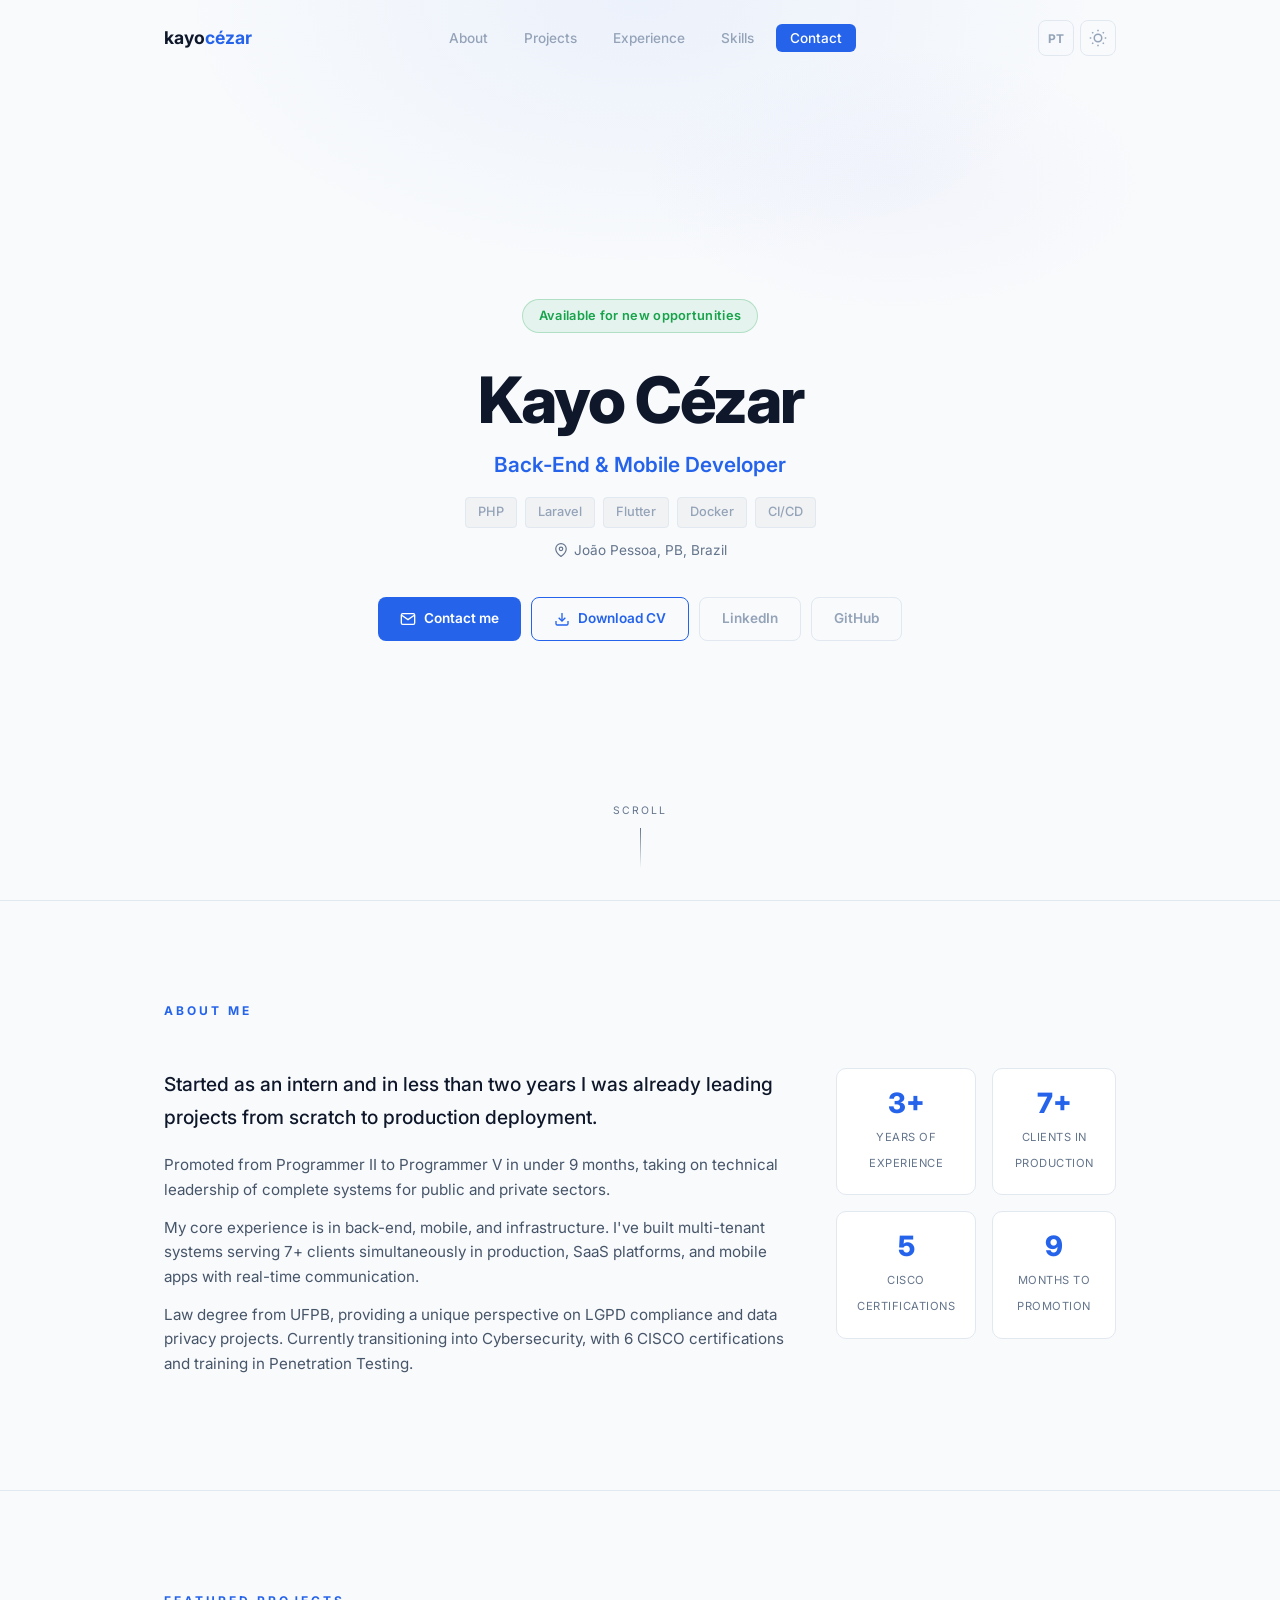
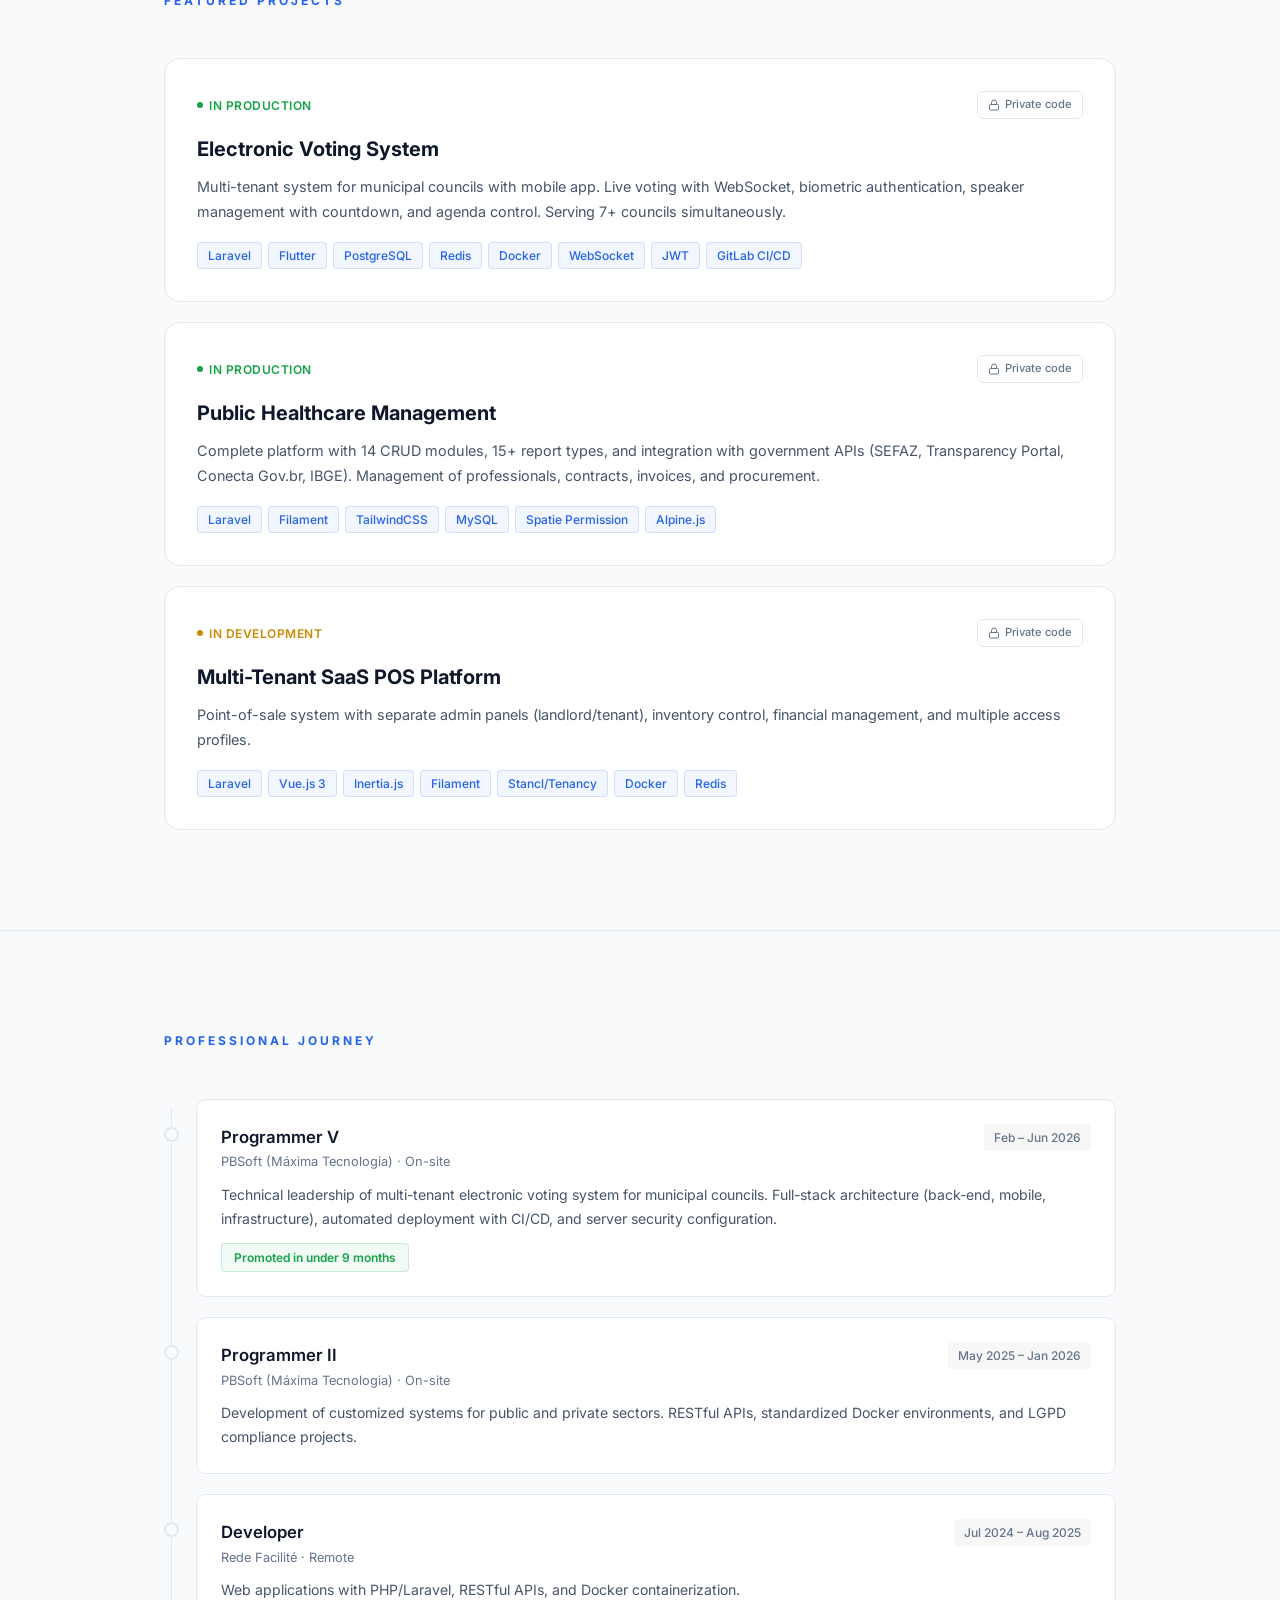
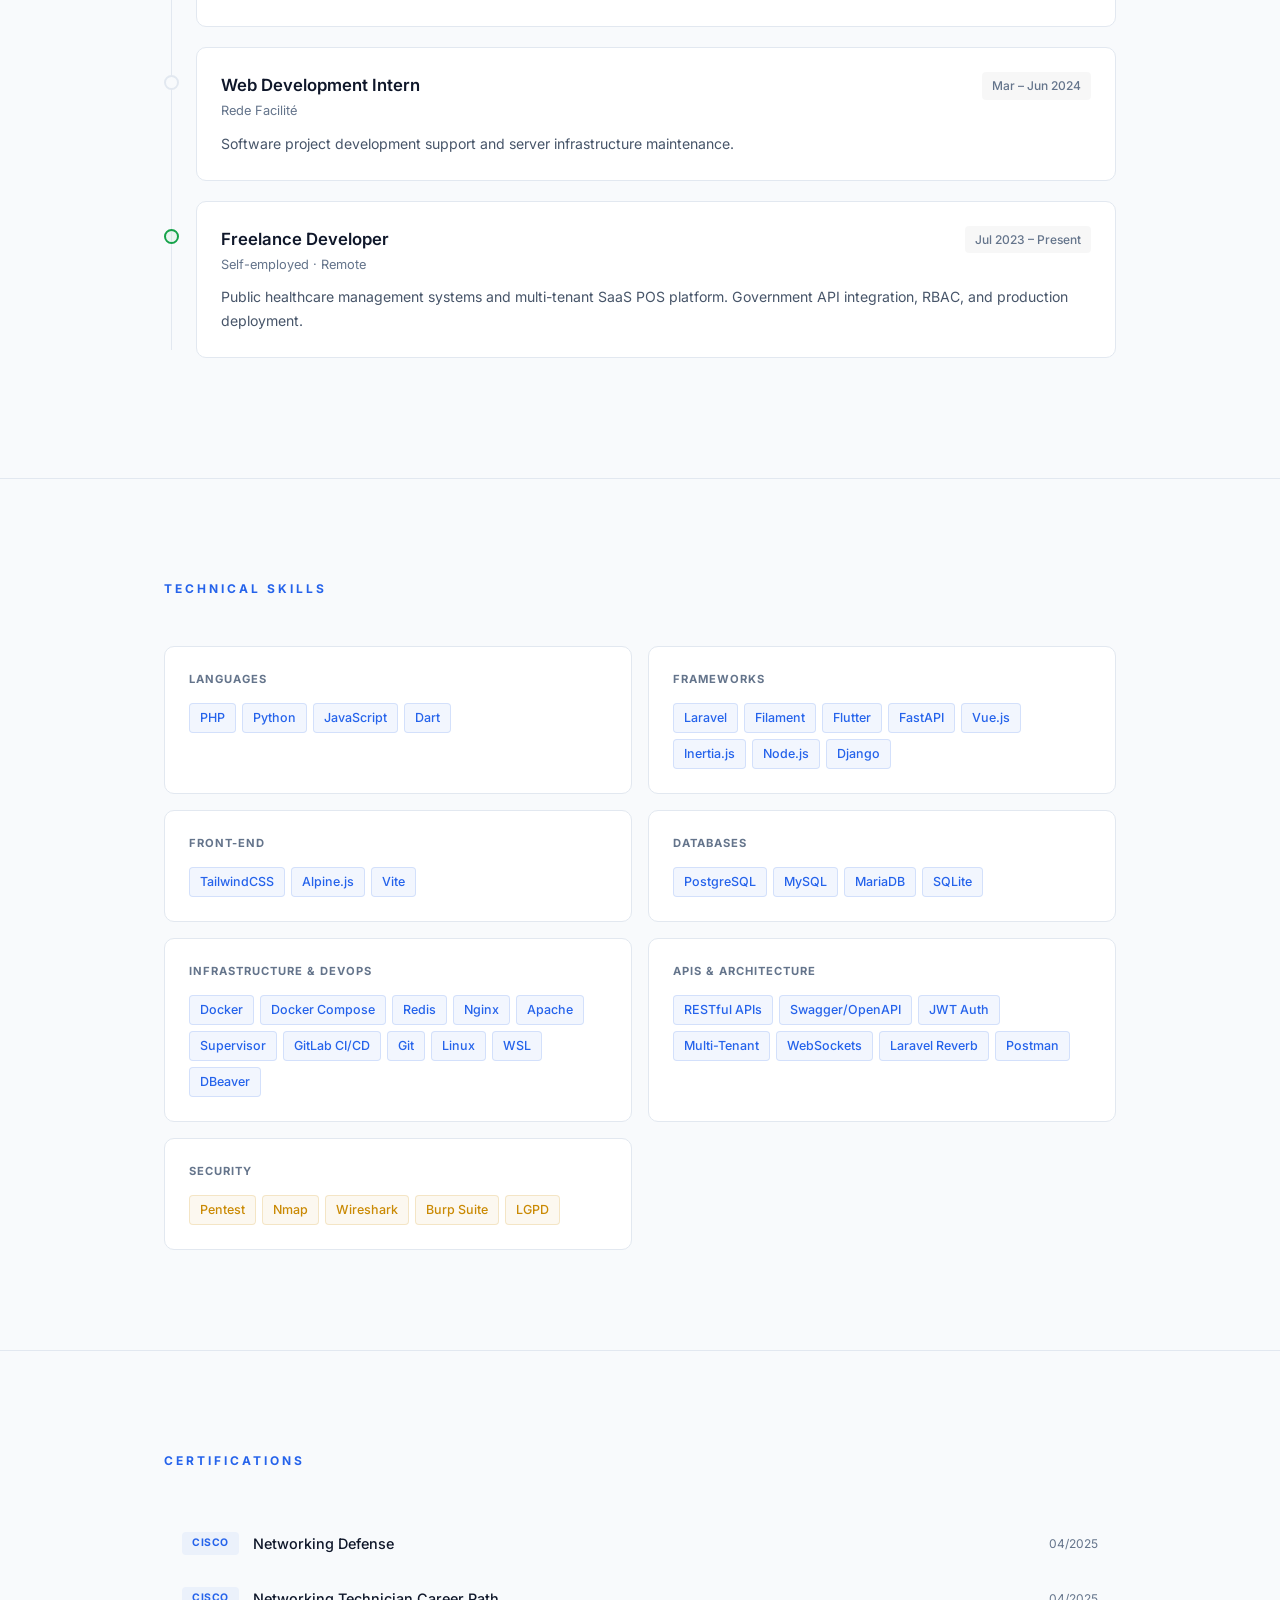
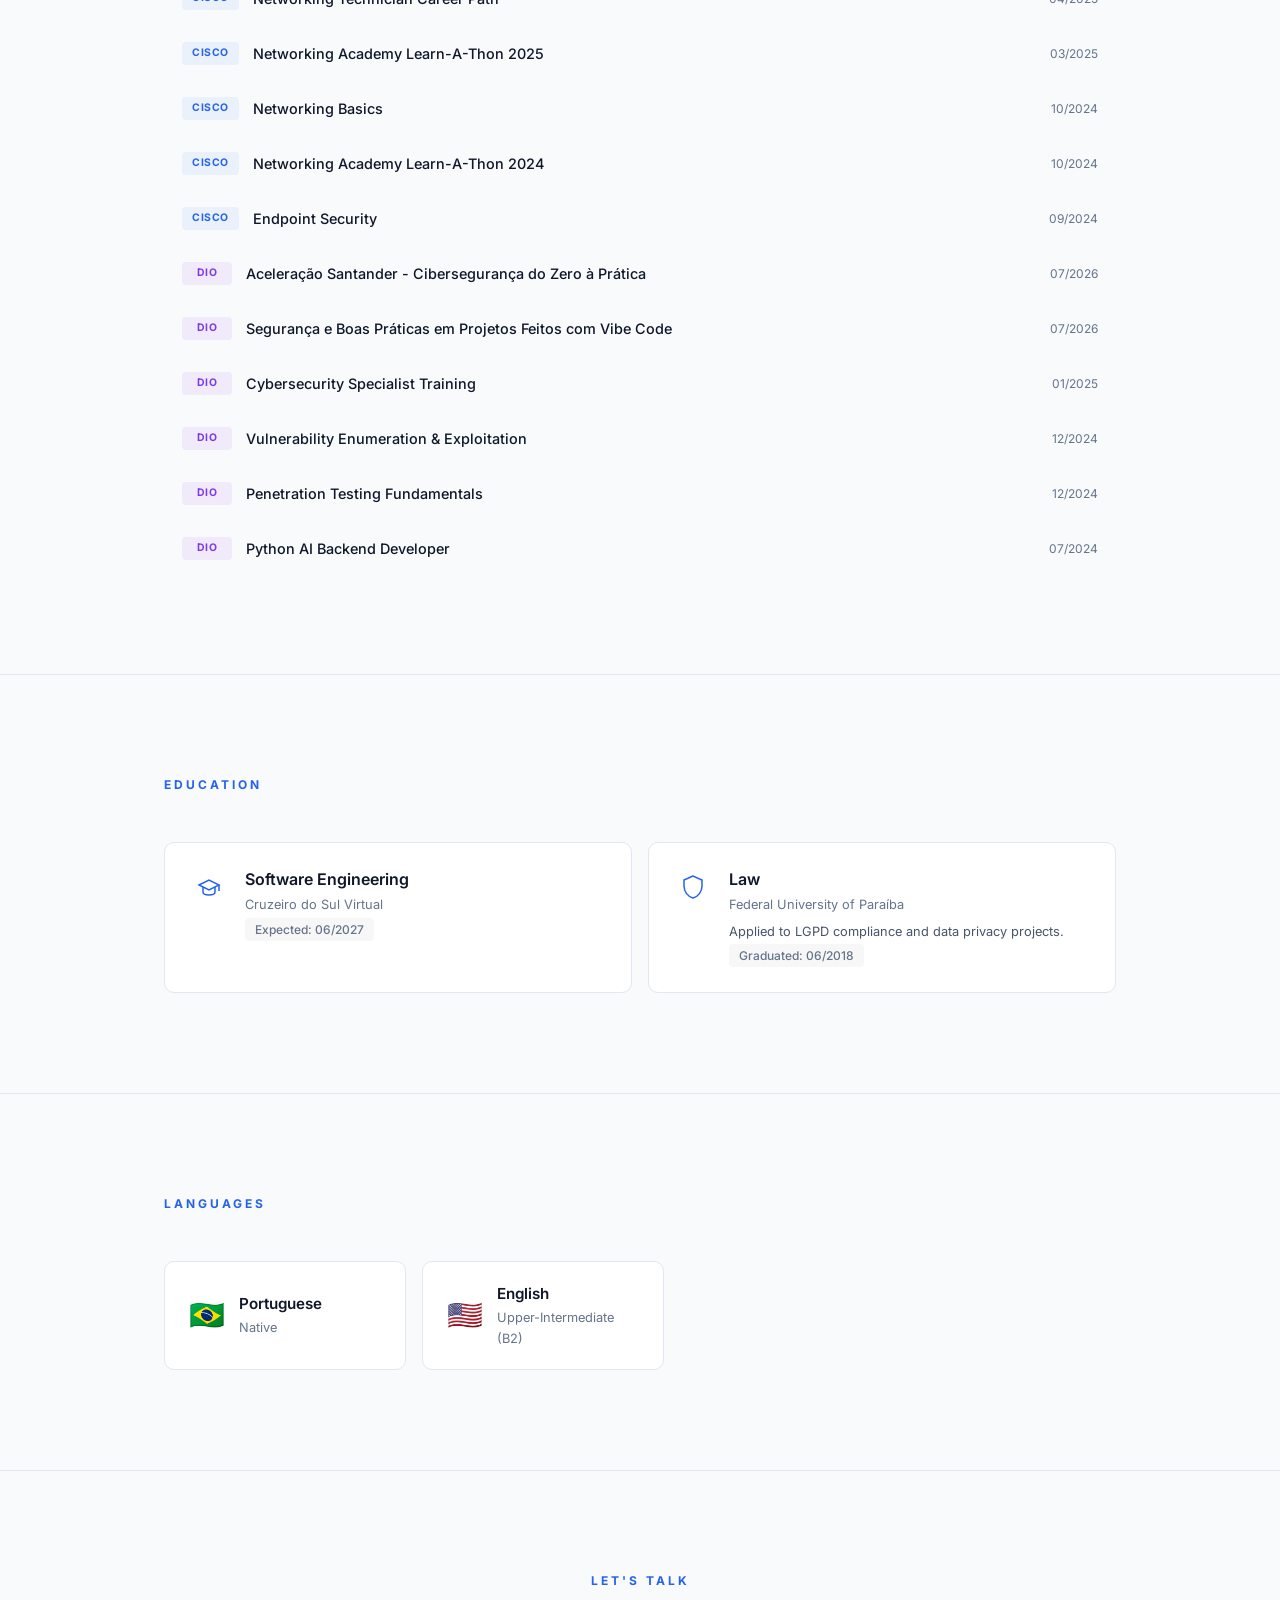
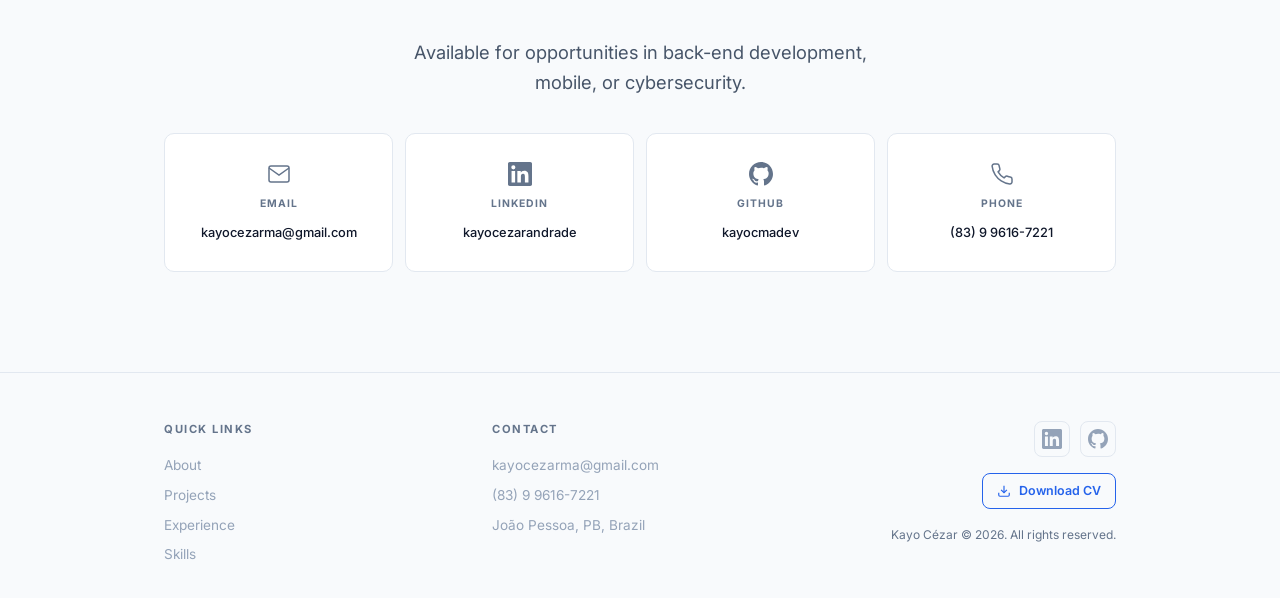
==== commit 9a85fe48: "content: atualiza anos de experiência e certificações (3+ anos, +3 certs novas)" ====
--- a/index.html
+++ b/index.html
@@ -6,14 +6,14 @@
     <meta name="description" content="Kayo Cézar - Back-End & Mobile Developer | PHP, Laravel, Flutter, Docker, CI/CD | Cybersecurity">
     <meta name="robots" content="index, follow">
     <meta property="og:title" content="Kayo Cézar | Back-End & Mobile Developer">
-    <meta property="og:description" content="Software developer with 2+ years of experience in back-end, mobile, and infrastructure. PHP/Laravel, Flutter, Docker, CI/CD. Transitioning into Cybersecurity.">
+    <meta property="og:description" content="Software developer with 3+ years of experience in back-end, mobile, and infrastructure. PHP/Laravel, Flutter, Docker, CI/CD. Transitioning into Cybersecurity.">
     <meta property="og:type" content="website">
     <meta property="og:url" content="https://kayocmadev.github.io">
     <meta property="og:locale" content="en_US">
     <meta property="og:locale:alternate" content="pt_BR">
     <meta name="twitter:card" content="summary">
     <meta name="twitter:title" content="Kayo Cézar | Back-End & Mobile Developer">
-    <meta name="twitter:description" content="Software developer with 2+ years of experience in back-end, mobile, and infrastructure.">
+    <meta name="twitter:description" content="Software developer with 3+ years of experience in back-end, mobile, and infrastructure.">
     <title>Kayo Cézar | Back-End & Mobile Developer</title>
     <link rel="icon" type="image/svg+xml" href="data:image/svg+xml,%3Csvg xmlns='http://www.w3.org/2000/svg' viewBox='0 0 100 100'%3E%3Crect width='100' height='100' rx='20' fill='%233b82f6'/%3E%3Ctext x='50' y='66' font-family='system-ui' font-size='42' font-weight='700' fill='white' text-anchor='middle'%3EKC%3C/text%3E%3C/svg%3E">
     <script type="application/ld+json">
@@ -122,11 +122,11 @@
                         <p class="lead" data-i18n="about.lead">Started as an intern and in less than two years I was already leading projects from scratch to production deployment.</p>
                         <p data-i18n="about.p1">Promoted from Programmer II to Programmer V in under 9 months, taking on technical leadership of complete systems for public and private sectors.</p>
                         <p data-i18n="about.p2">My core experience is in back-end, mobile, and infrastructure. I've built multi-tenant systems serving 7+ clients simultaneously in production, SaaS platforms, and mobile apps with real-time communication.</p>
-                        <p data-i18n="about.p3">Law degree from UFPB, providing a unique perspective on LGPD compliance and data privacy projects. Currently transitioning into Cybersecurity, with 5 CISCO certifications and training in Penetration Testing.</p>
+                        <p data-i18n="about.p3">Law degree from UFPB, providing a unique perspective on LGPD compliance and data privacy projects. Currently transitioning into Cybersecurity, with 6 CISCO certifications and training in Penetration Testing.</p>
                     </div>
                     <div class="about-stats stagger">
                         <div class="stat">
-                            <span class="stat-number">2+</span>
+                            <span class="stat-number">3+</span>
                             <span class="stat-label" data-i18n="stat.years">Years of experience</span>
                         </div>
                         <div class="stat">
@@ -352,8 +352,23 @@
                     </div>
                     <div class="cert-row">
                         <span class="cert-badge cisco">CISCO</span>
+                        <span class="cert-name">Networking Academy Learn-A-Thon 2024</span>
+                        <span class="cert-date">10/2024</span>
+                    </div>
+                    <div class="cert-row">
+                        <span class="cert-badge cisco">CISCO</span>
                         <span class="cert-name">Endpoint Security</span>
                         <span class="cert-date">09/2024</span>
+                    </div>
+                    <div class="cert-row">
+                        <span class="cert-badge dio">DIO</span>
+                        <span class="cert-name">Aceleração Santander - Cibersegurança do Zero à Prática</span>
+                        <span class="cert-date">07/2026</span>
+                    </div>
+                    <div class="cert-row">
+                        <span class="cert-badge dio">DIO</span>
+                        <span class="cert-name">Segurança e Boas Práticas em Projetos Feitos com Vibe Code</span>
+                        <span class="cert-date">07/2026</span>
                     </div>
                     <div class="cert-row">
                         <span class="cert-badge dio">DIO</span>
@@ -524,7 +539,7 @@
             'about.lead': 'Started as an intern and in less than two years I was already leading projects from scratch to production deployment.',
             'about.p1': 'Promoted from Programmer II to Programmer V in under 9 months, taking on technical leadership of complete systems for public and private sectors.',
             'about.p2': "My core experience is in back-end, mobile, and infrastructure. I've built multi-tenant systems serving 7+ clients simultaneously in production, SaaS platforms, and mobile apps with real-time communication.",
-            'about.p3': 'Law degree from UFPB, providing a unique perspective on LGPD compliance and data privacy projects. Currently transitioning into Cybersecurity, with 5 CISCO certifications and training in Penetration Testing.',
+            'about.p3': 'Law degree from UFPB, providing a unique perspective on LGPD compliance and data privacy projects. Currently transitioning into Cybersecurity, with 6 CISCO certifications and training in Penetration Testing.',
             'stat.years': 'Years of experience',
             'stat.clients': 'Clients in production',
             'stat.certs': 'CISCO Certifications',
@@ -611,7 +626,7 @@
             'about.lead': 'Comecei como estagiário e em menos de dois anos já estava liderando projetos do zero ao deploy em produção.',
             'about.p1': 'Fui promovido de Programador II a Programador V em menos de 9 meses, assumindo a responsabilidade técnica de sistemas completos para os setores público e privado.',
             'about.p2': 'Minha experiência principal está em back-end, mobile e infraestrutura. Já desenvolvi sistemas multi-tenant atendendo 7+ clientes em produção simultânea, plataformas SaaS e aplicativos mobile com comunicação em tempo real.',
-            'about.p3': 'Tenho formação em Direito pela UFPB, o que me dá uma visão diferenciada em projetos que envolvem LGPD e segurança jurídica de dados. Atualmente em transição para Cibersegurança, com 5 certificações CISCO e formação em Pentest.',
+            'about.p3': 'Tenho formação em Direito pela UFPB, o que me dá uma visão diferenciada em projetos que envolvem LGPD e segurança jurídica de dados. Atualmente em transição para Cibersegurança, com 6 certificações CISCO e formação em Pentest.',
             'stat.years': 'Anos de experiência',
             'stat.clients': 'Clientes em produção',
             'stat.certs': 'Certificações CISCO',
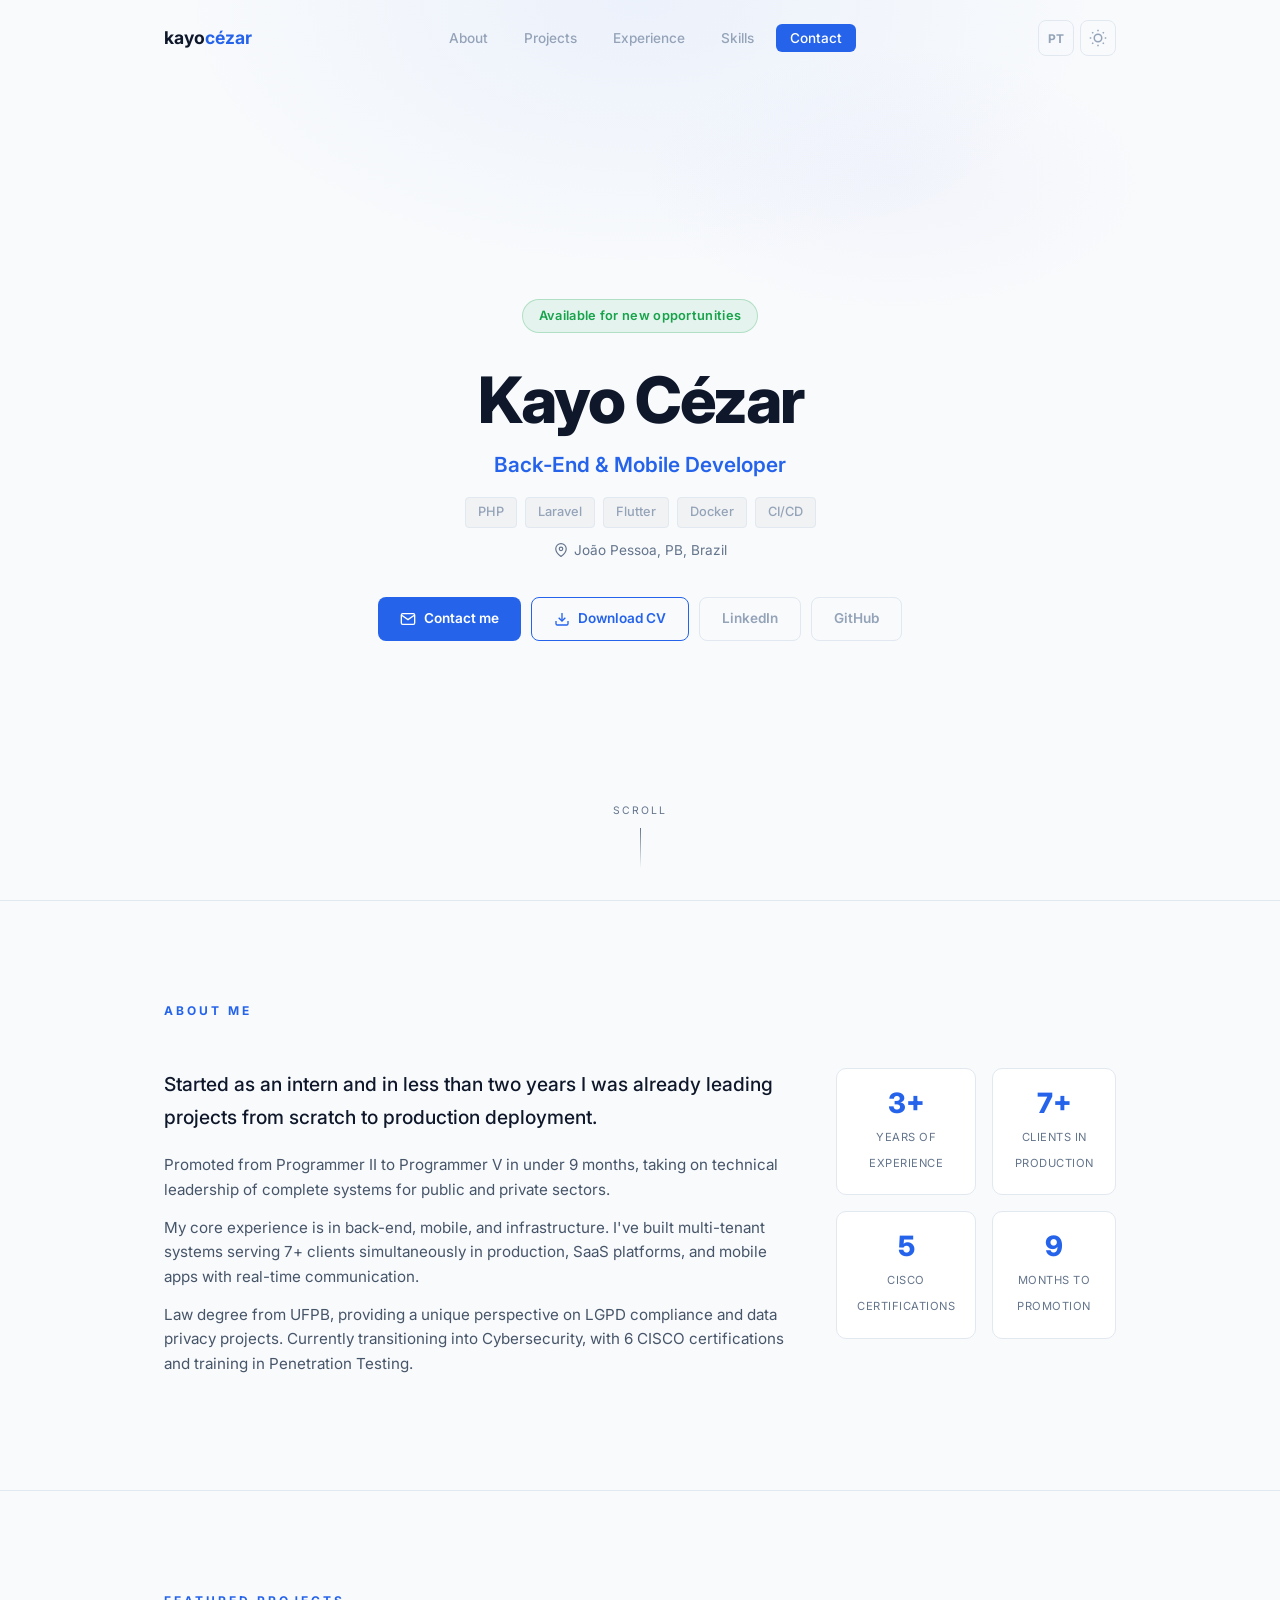
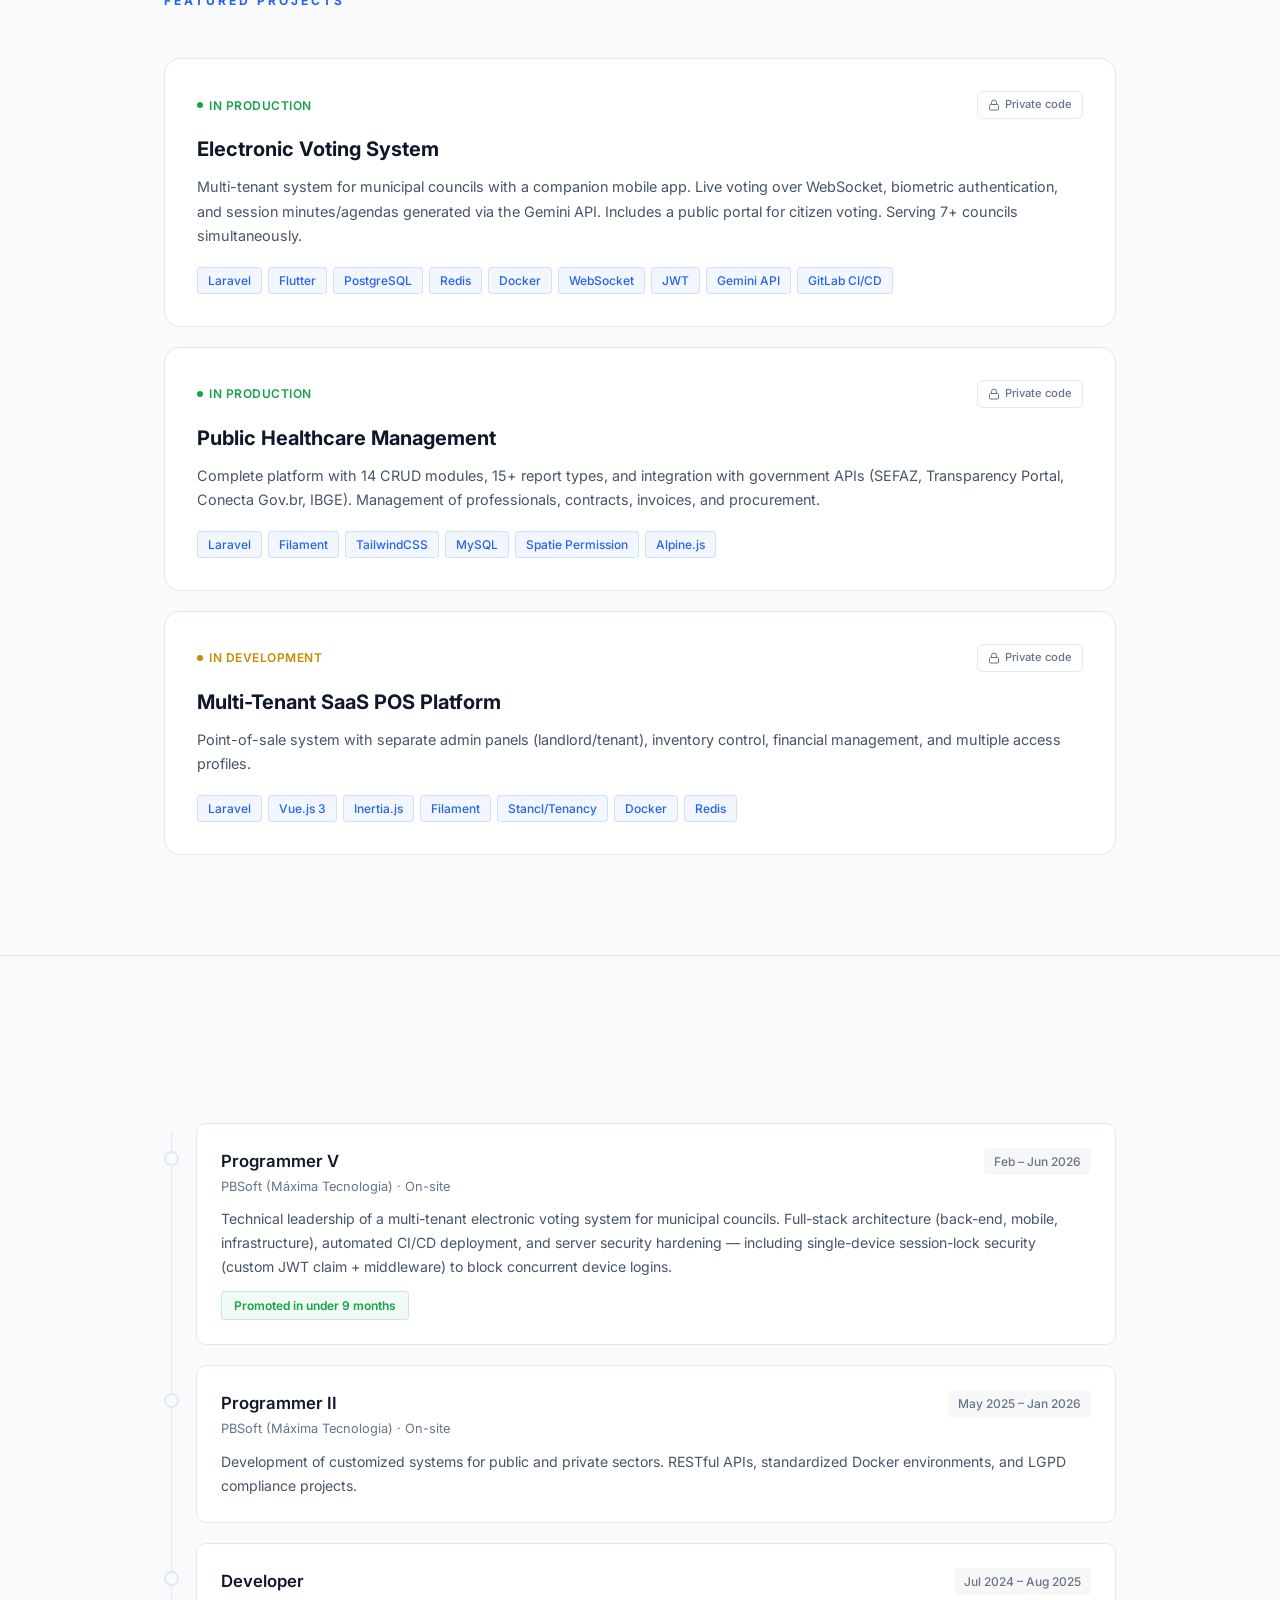
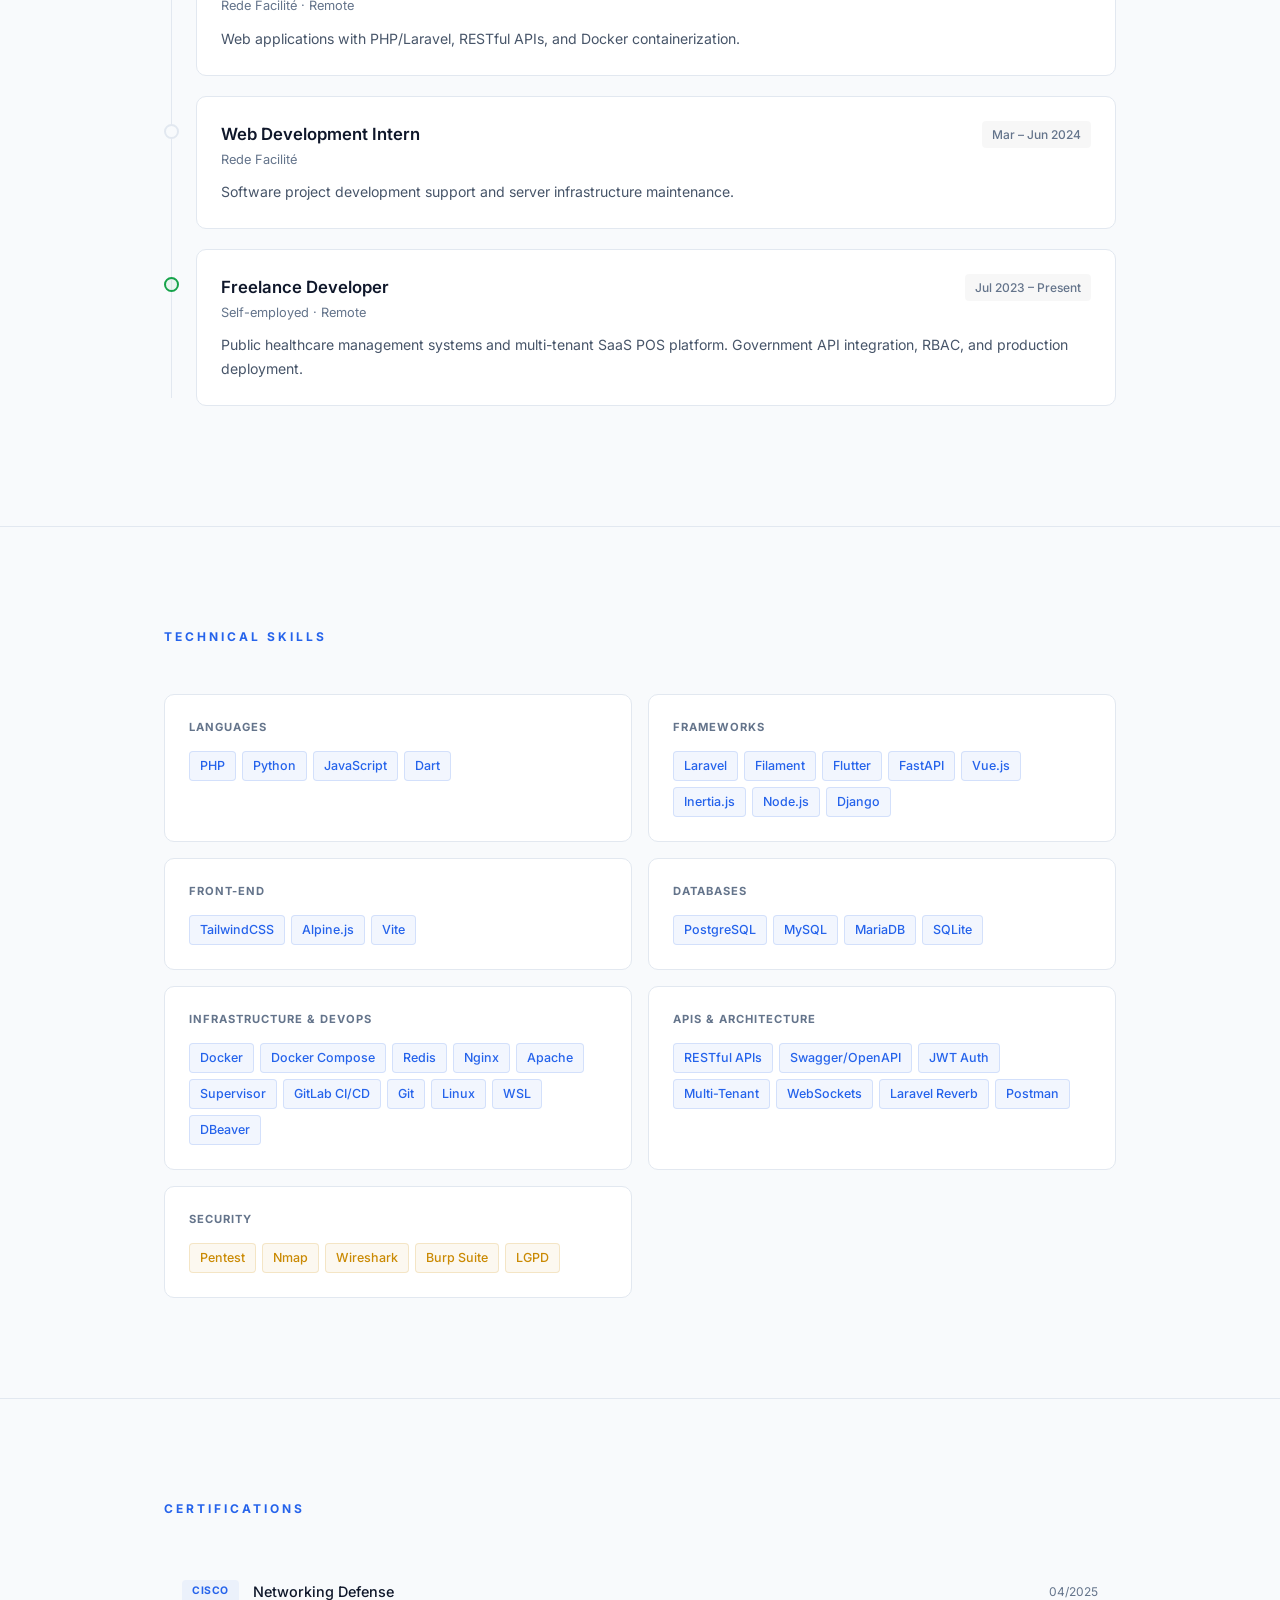
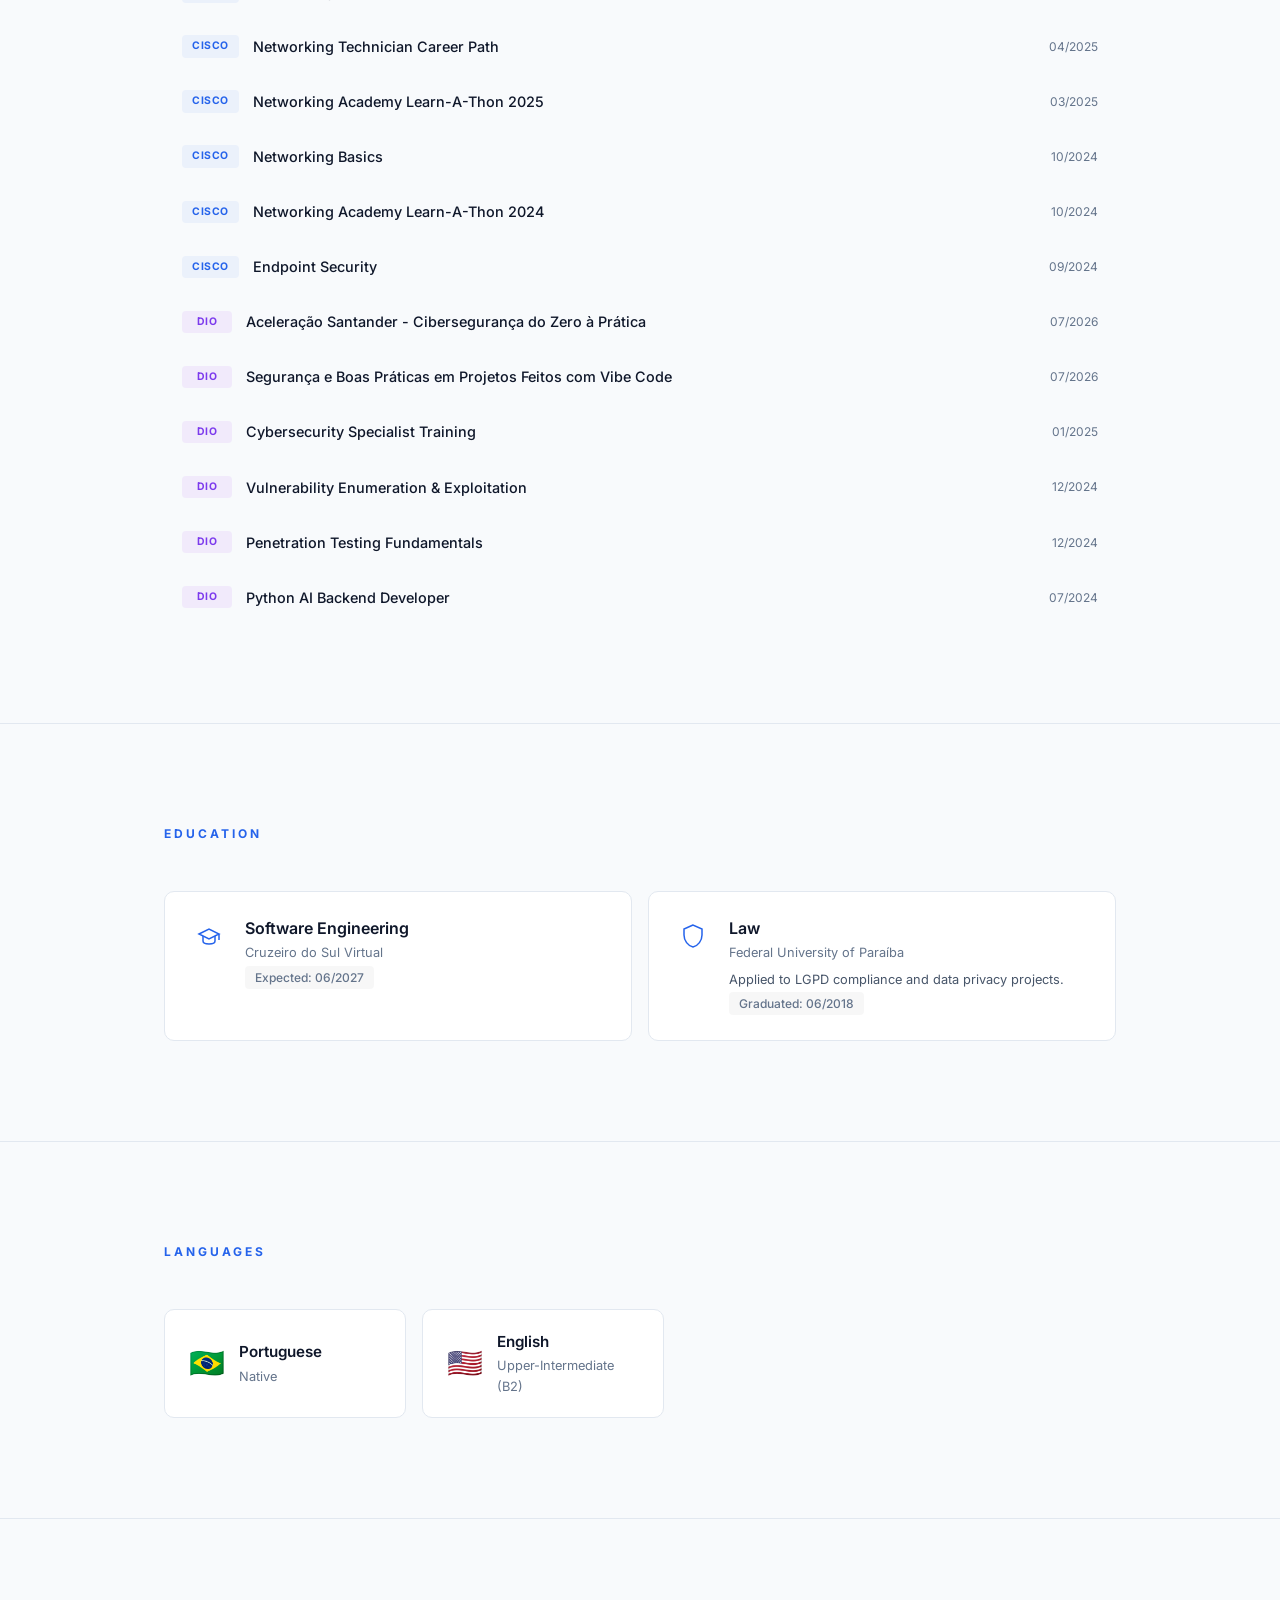
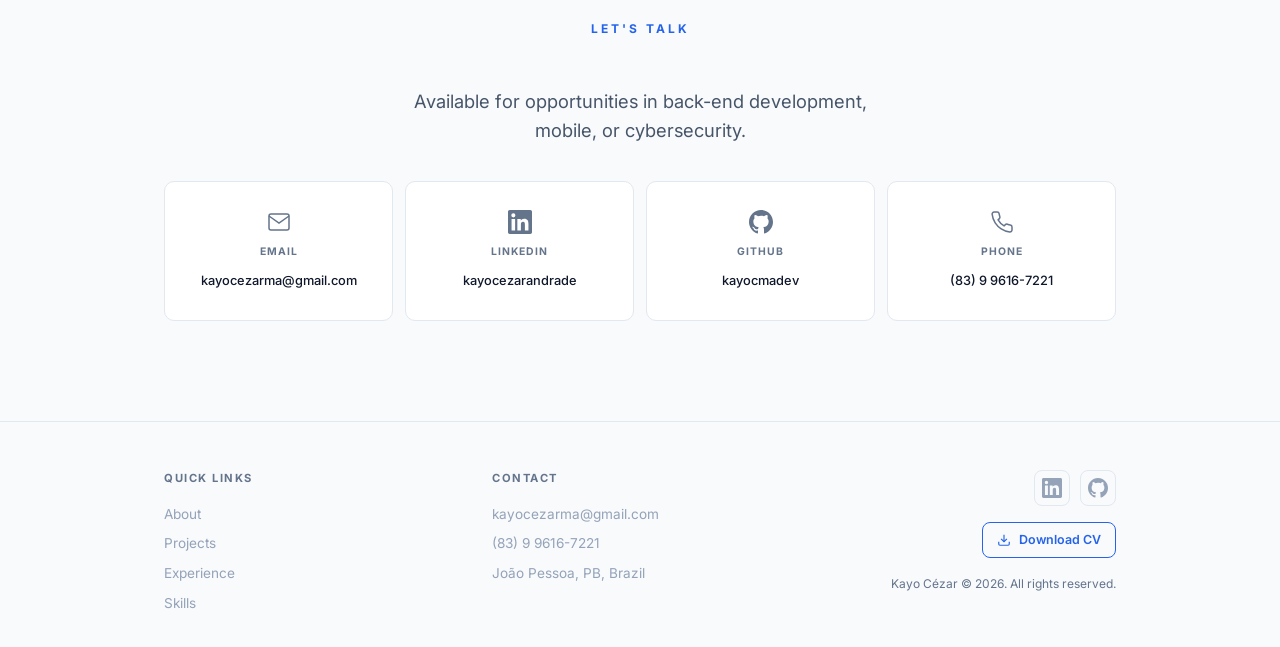
==== commit 4a95f9c2: "docs: atualiza experiência PBSoft com login único por dispositivo, IA (Gemini) e portal de votação p" ====
--- a/index.html
+++ b/index.html
@@ -161,9 +161,9 @@
                             </div>
                         </div>
                         <h3 data-i18n="proj1.title">Electronic Voting System</h3>
-                        <p data-i18n="proj1.desc">Multi-tenant system for municipal councils with mobile app. Live voting with WebSocket, biometric authentication, speaker management with countdown, and agenda control. Serving 7+ councils simultaneously.</p>
+                        <p data-i18n="proj1.desc">Multi-tenant system for municipal councils with a companion mobile app. Live voting over WebSocket, biometric authentication, and session minutes/agendas generated via the Gemini API. Includes a public portal for citizen voting. Serving 7+ councils simultaneously.</p>
                         <div class="project-stack">
-                            <span>Laravel</span><span>Flutter</span><span>PostgreSQL</span><span>Redis</span><span>Docker</span><span>WebSocket</span><span>JWT</span><span>GitLab CI/CD</span>
+                            <span>Laravel</span><span>Flutter</span><span>PostgreSQL</span><span>Redis</span><span>Docker</span><span>WebSocket</span><span>JWT</span><span>Gemini API</span><span>GitLab CI/CD</span>
                         </div>
                     </div>
                     <div class="project-card fade-up">
@@ -216,7 +216,7 @@
                                 </div>
                                 <span class="date" data-i18n="exp1.date">Feb – Jun 2026</span>
                             </div>
-                            <p class="timeline-desc" data-i18n="exp1.desc">Technical leadership of multi-tenant electronic voting system for municipal councils. Full-stack architecture (back-end, mobile, infrastructure), automated deployment with CI/CD, and server security configuration.</p>
+                            <p class="timeline-desc" data-i18n="exp1.desc">Technical leadership of a multi-tenant electronic voting system for municipal councils. Full-stack architecture (back-end, mobile, infrastructure), automated CI/CD deployment, and server security hardening — including single-device session-lock security (custom JWT claim + middleware) to block concurrent device logins.</p>
                             <div class="timeline-promotion" data-i18n="exp1.badge">Promoted in under 9 months</div>
                         </div>
                     </div>
@@ -549,7 +549,7 @@
             'proj.development': 'In development',
             'proj.private': 'Private code',
             'proj1.title': 'Electronic Voting System',
-            'proj1.desc': 'Multi-tenant system for municipal councils with mobile app. Live voting with WebSocket, biometric authentication, speaker management with countdown, and agenda control. Serving 7+ councils simultaneously.',
+            'proj1.desc': 'Multi-tenant system for municipal councils with a companion mobile app. Live voting over WebSocket, biometric authentication, and session minutes/agendas generated via the Gemini API. Includes a public portal for citizen voting. Serving 7+ councils simultaneously.',
             'proj2.title': 'Public Healthcare Management',
             'proj2.desc': 'Complete platform with 14 CRUD modules, 15+ report types, and integration with government APIs (SEFAZ, Transparency Portal, Conecta Gov.br, IBGE). Management of professionals, contracts, invoices, and procurement.',
             'proj3.title': 'Multi-Tenant SaaS POS Platform',
@@ -558,7 +558,7 @@
             'exp1.title': 'Programmer V',
             'exp1.company': 'PBSoft (Máxima Tecnologia) · On-site',
             'exp1.date': 'Feb – Jun 2026',
-            'exp1.desc': 'Technical leadership of multi-tenant electronic voting system for municipal councils. Full-stack architecture (back-end, mobile, infrastructure), automated deployment with CI/CD, and server security configuration.',
+            'exp1.desc': 'Technical leadership of a multi-tenant electronic voting system for municipal councils. Full-stack architecture (back-end, mobile, infrastructure), automated CI/CD deployment, and server security hardening — including single-device session-lock security (custom JWT claim + middleware) to block concurrent device logins.',
             'exp1.badge': 'Promoted in under 9 months',
             'exp2.title': 'Programmer II',
             'exp2.company': 'PBSoft (Máxima Tecnologia) · On-site',
@@ -636,7 +636,7 @@
             'proj.development': 'Em desenvolvimento',
             'proj.private': 'Código privado',
             'proj1.title': 'Sistema de Votação Eletrônica',
-            'proj1.desc': 'Sistema multi-tenant para câmaras municipais com app mobile. Votações ao vivo com WebSocket, autenticação biométrica, controle de oradores com countdown e gestão de pauta. Atendendo 7+ câmaras simultaneamente.',
+            'proj1.desc': 'Sistema multi-tenant para câmaras municipais com app mobile complementar. Votações ao vivo via WebSocket, autenticação biométrica e geração de atas/pautas via API do Gemini. Inclui portal público de votação para o cidadão. Atendendo 7+ câmaras simultaneamente.',
             'proj2.title': 'Sistema de Gestão de Saúde Pública',
             'proj2.desc': 'Plataforma completa com 14 módulos CRUD, 15+ relatórios e integração com APIs governamentais (SEFAZ, Portal da Transparência, Conecta Gov.br, IBGE). Gestão de profissionais, contratos, notas fiscais e licitações.',
             'proj3.title': 'Plataforma SaaS Multi-Tenant para PDV',
@@ -645,7 +645,7 @@
             'exp1.title': 'Programador V',
             'exp1.company': 'PBSoft (Máxima Tecnologia) · Presencial',
             'exp1.date': 'fev – jun 2026',
-            'exp1.desc': 'Liderança técnica de sistema de votação eletrônica multi-tenant para câmaras municipais. Arquitetura completa (back-end, mobile, infra), deploy automatizado com CI/CD e configuração de segurança de servidor.',
+            'exp1.desc': 'Liderança técnica de sistema de votação eletrônica multi-tenant para câmaras municipais. Arquitetura completa (back-end, mobile, infra), deploy automatizado com CI/CD e proteção de servidor — incluindo controle de login único por dispositivo (claim customizado no JWT + middleware) contra sessões simultâneas.',
             'exp1.badge': 'Promovido em menos de 9 meses',
             'exp2.title': 'Programador II',
             'exp2.company': 'PBSoft (Máxima Tecnologia) · Presencial',
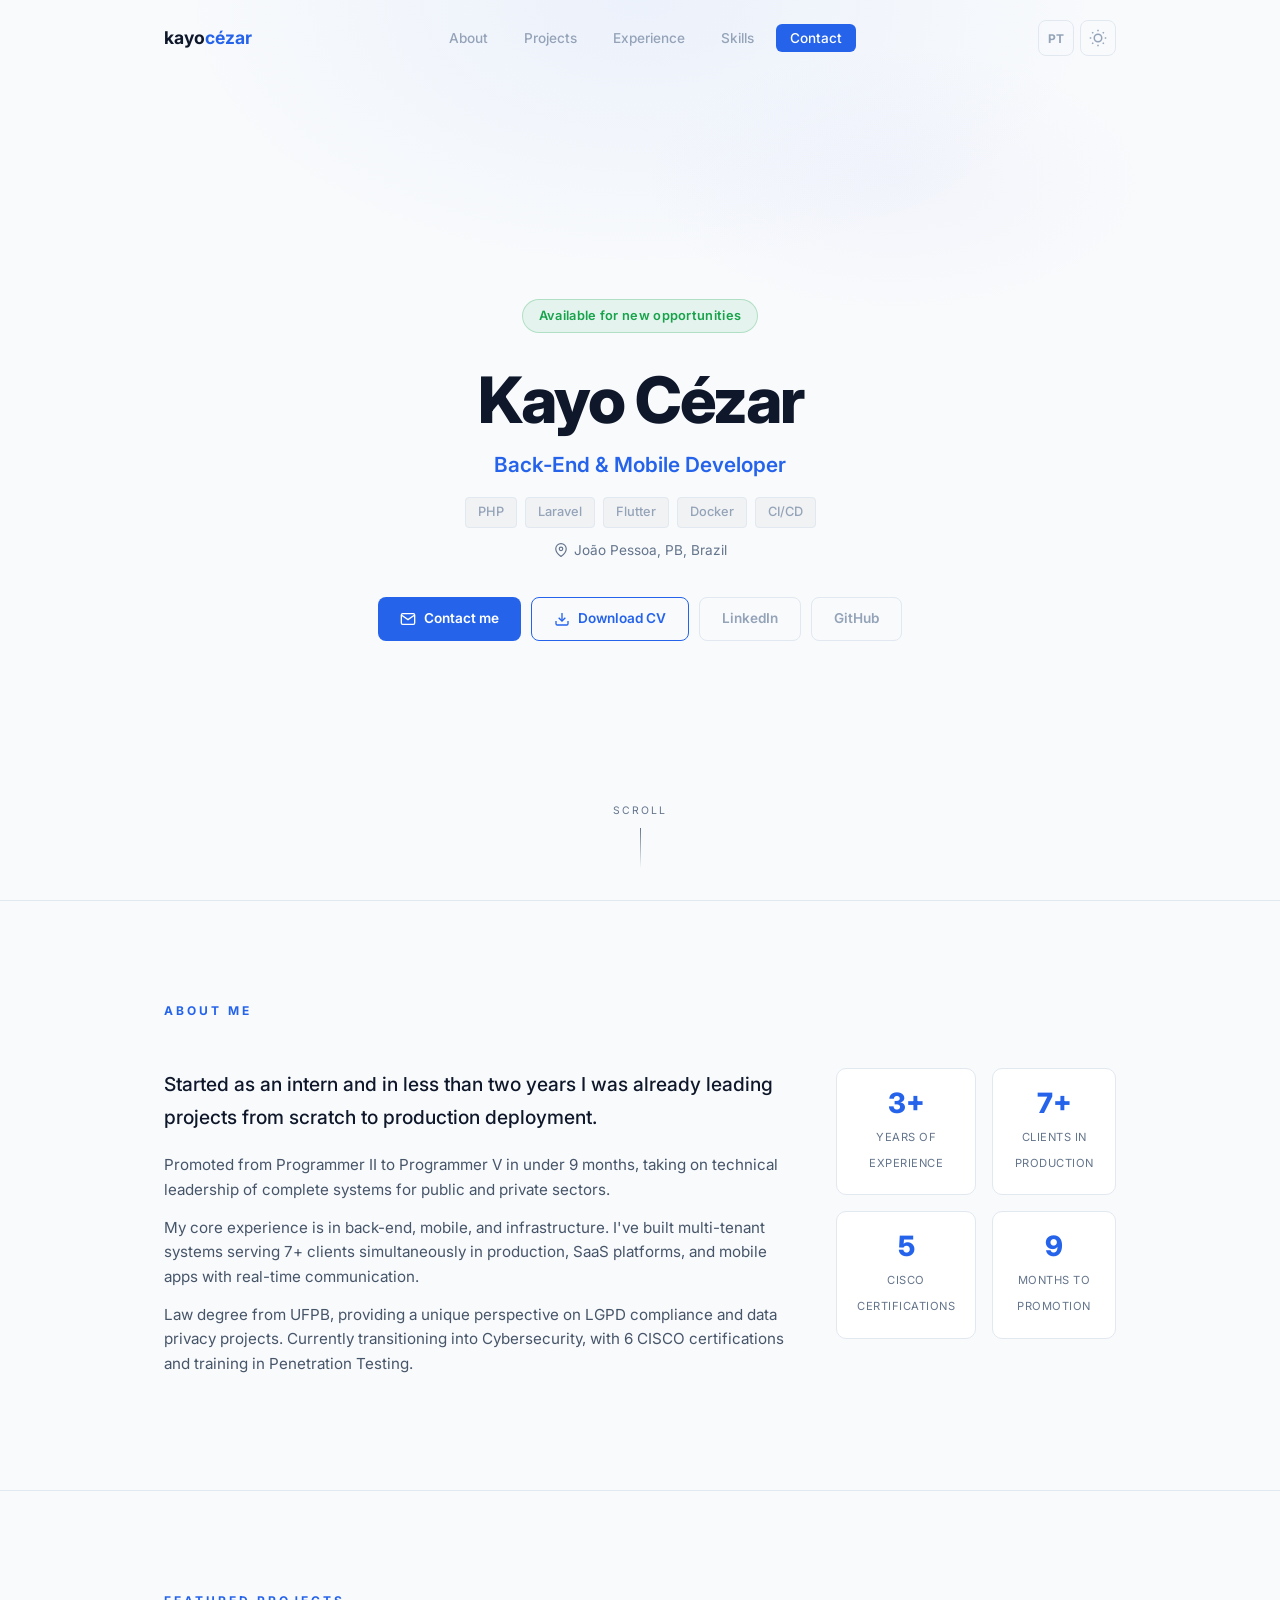
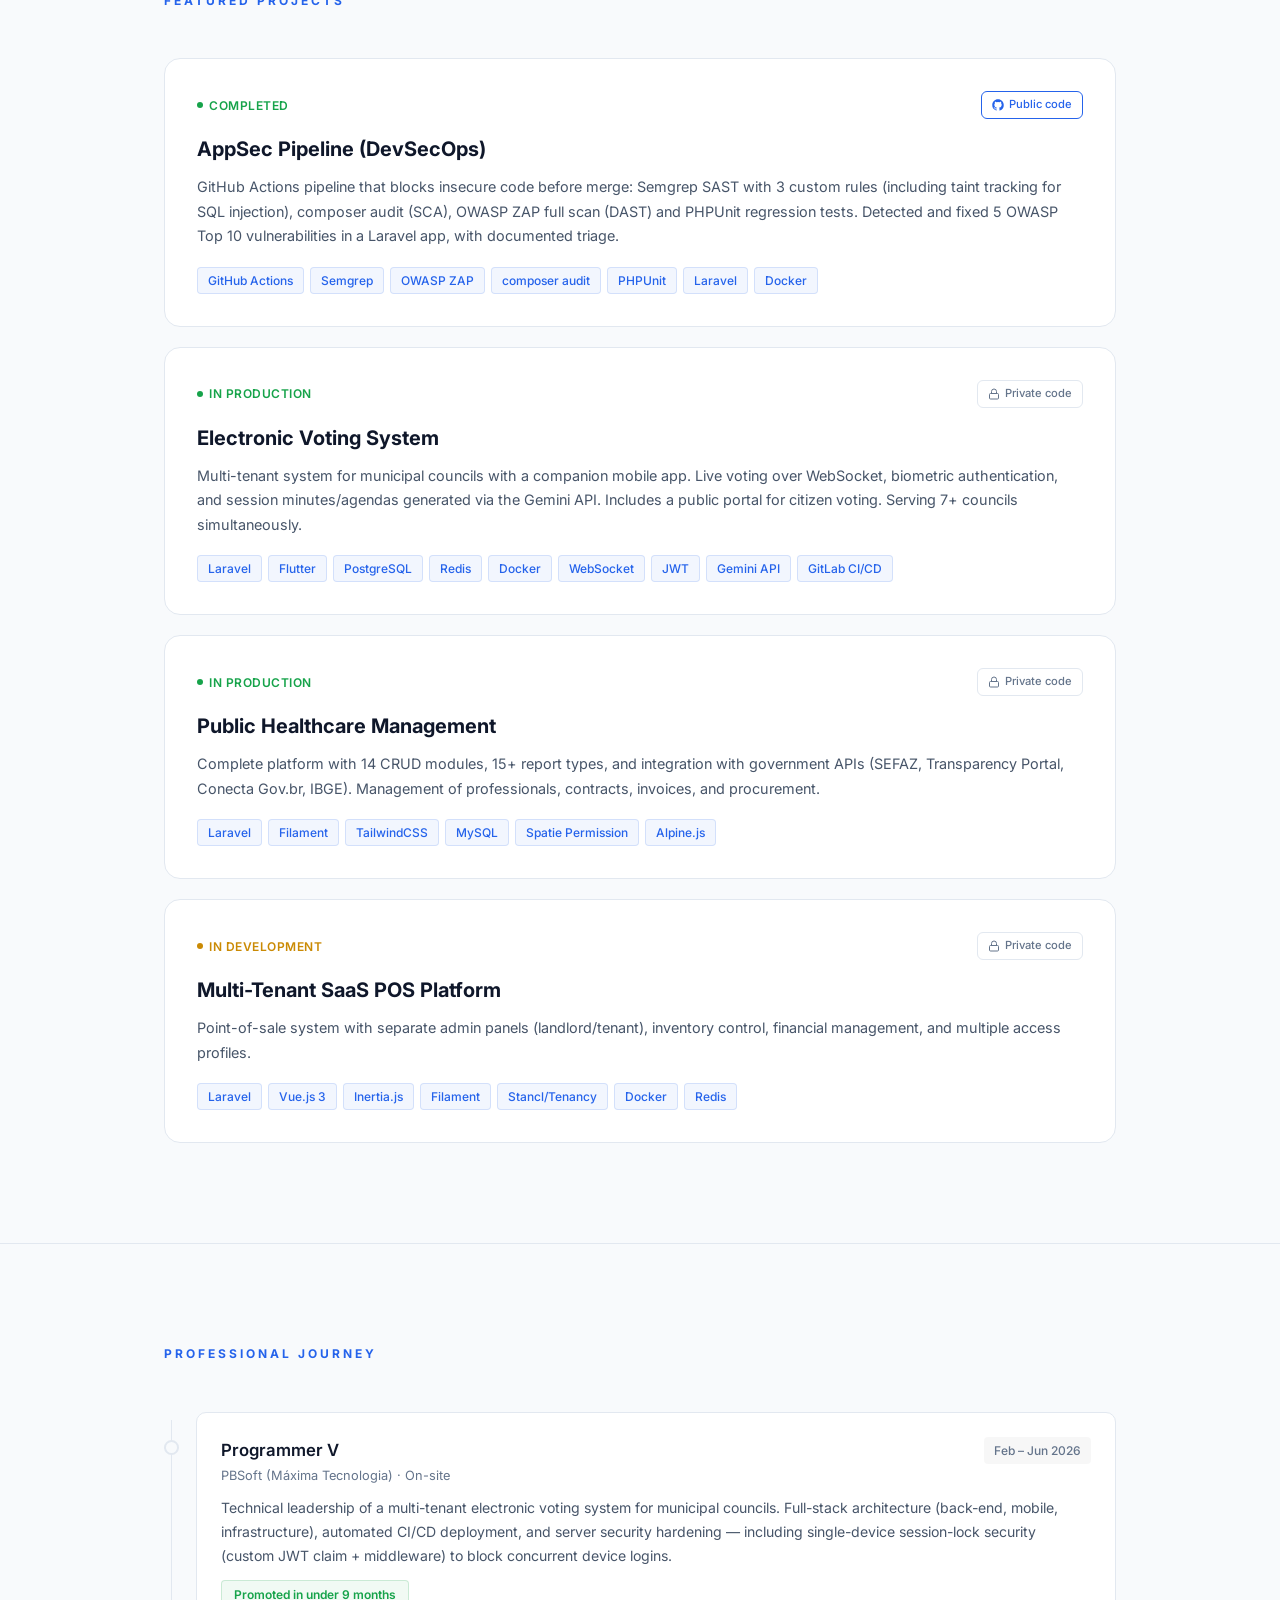
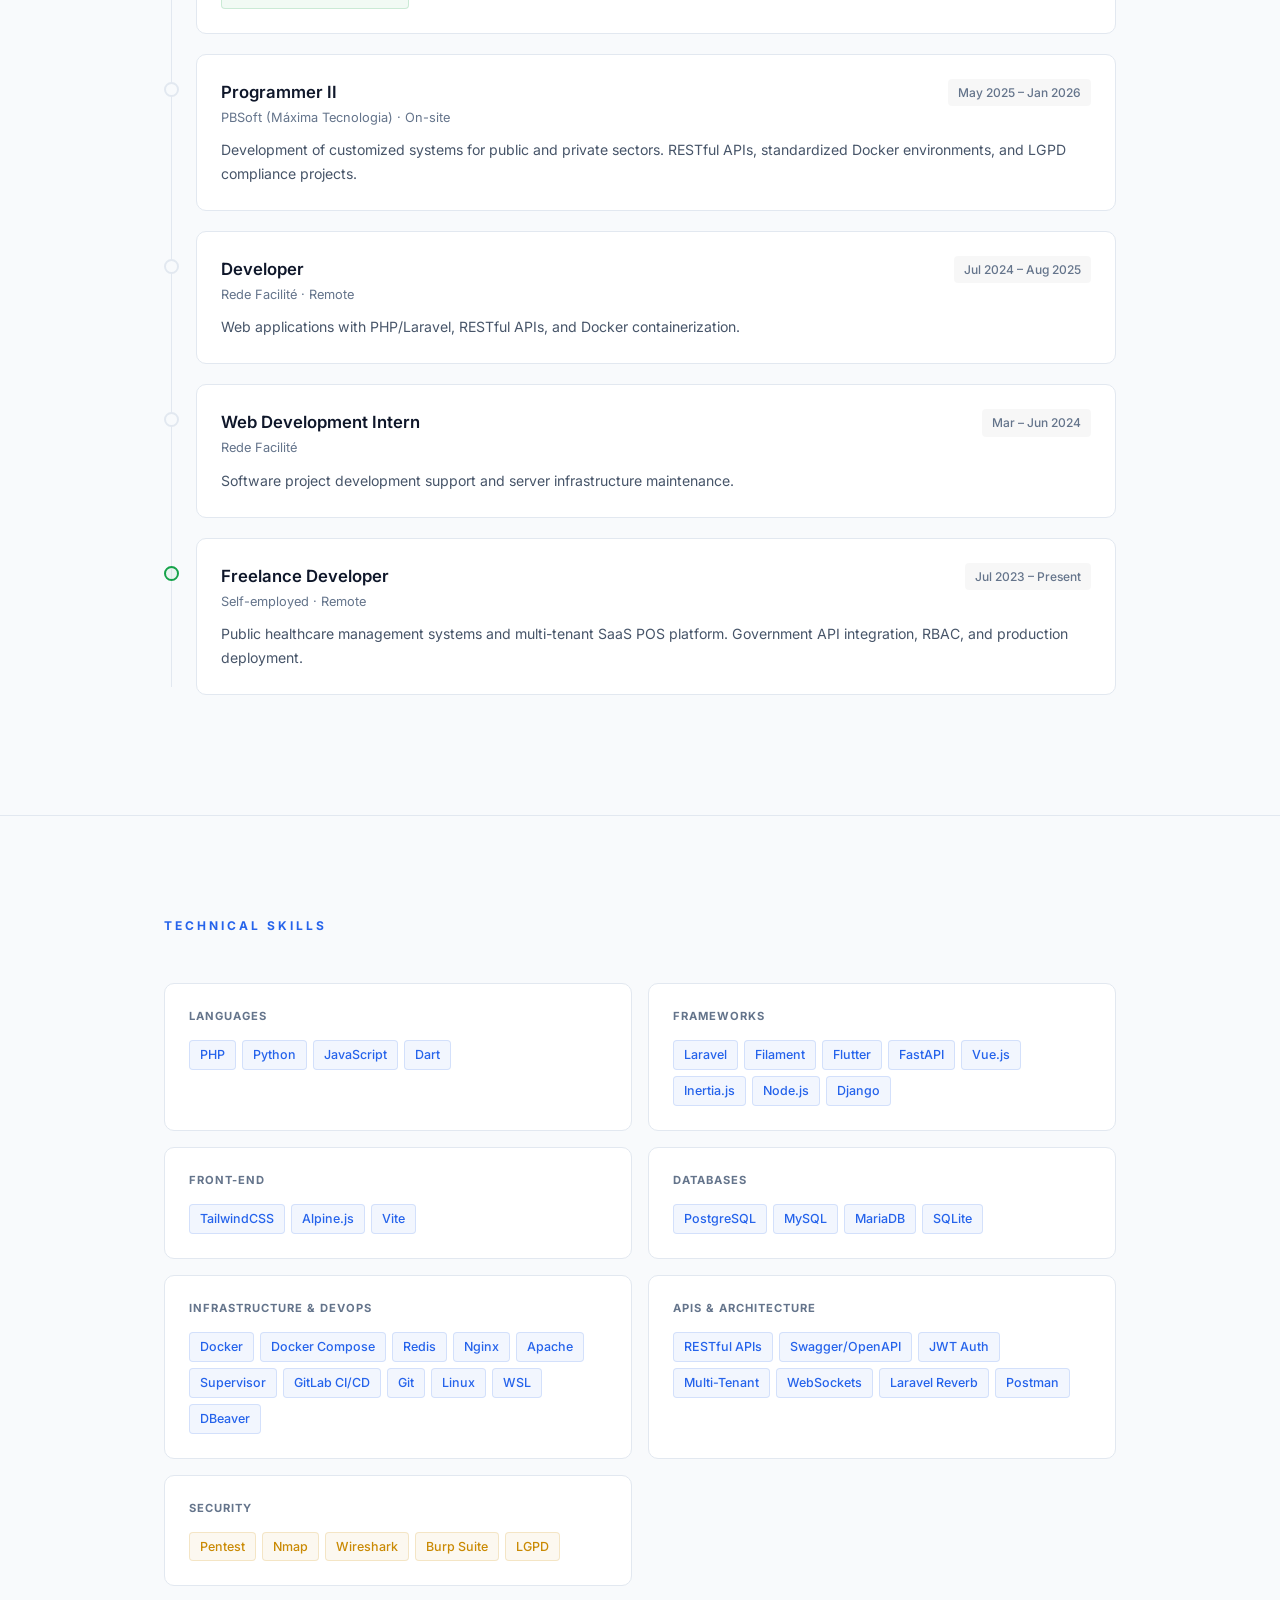
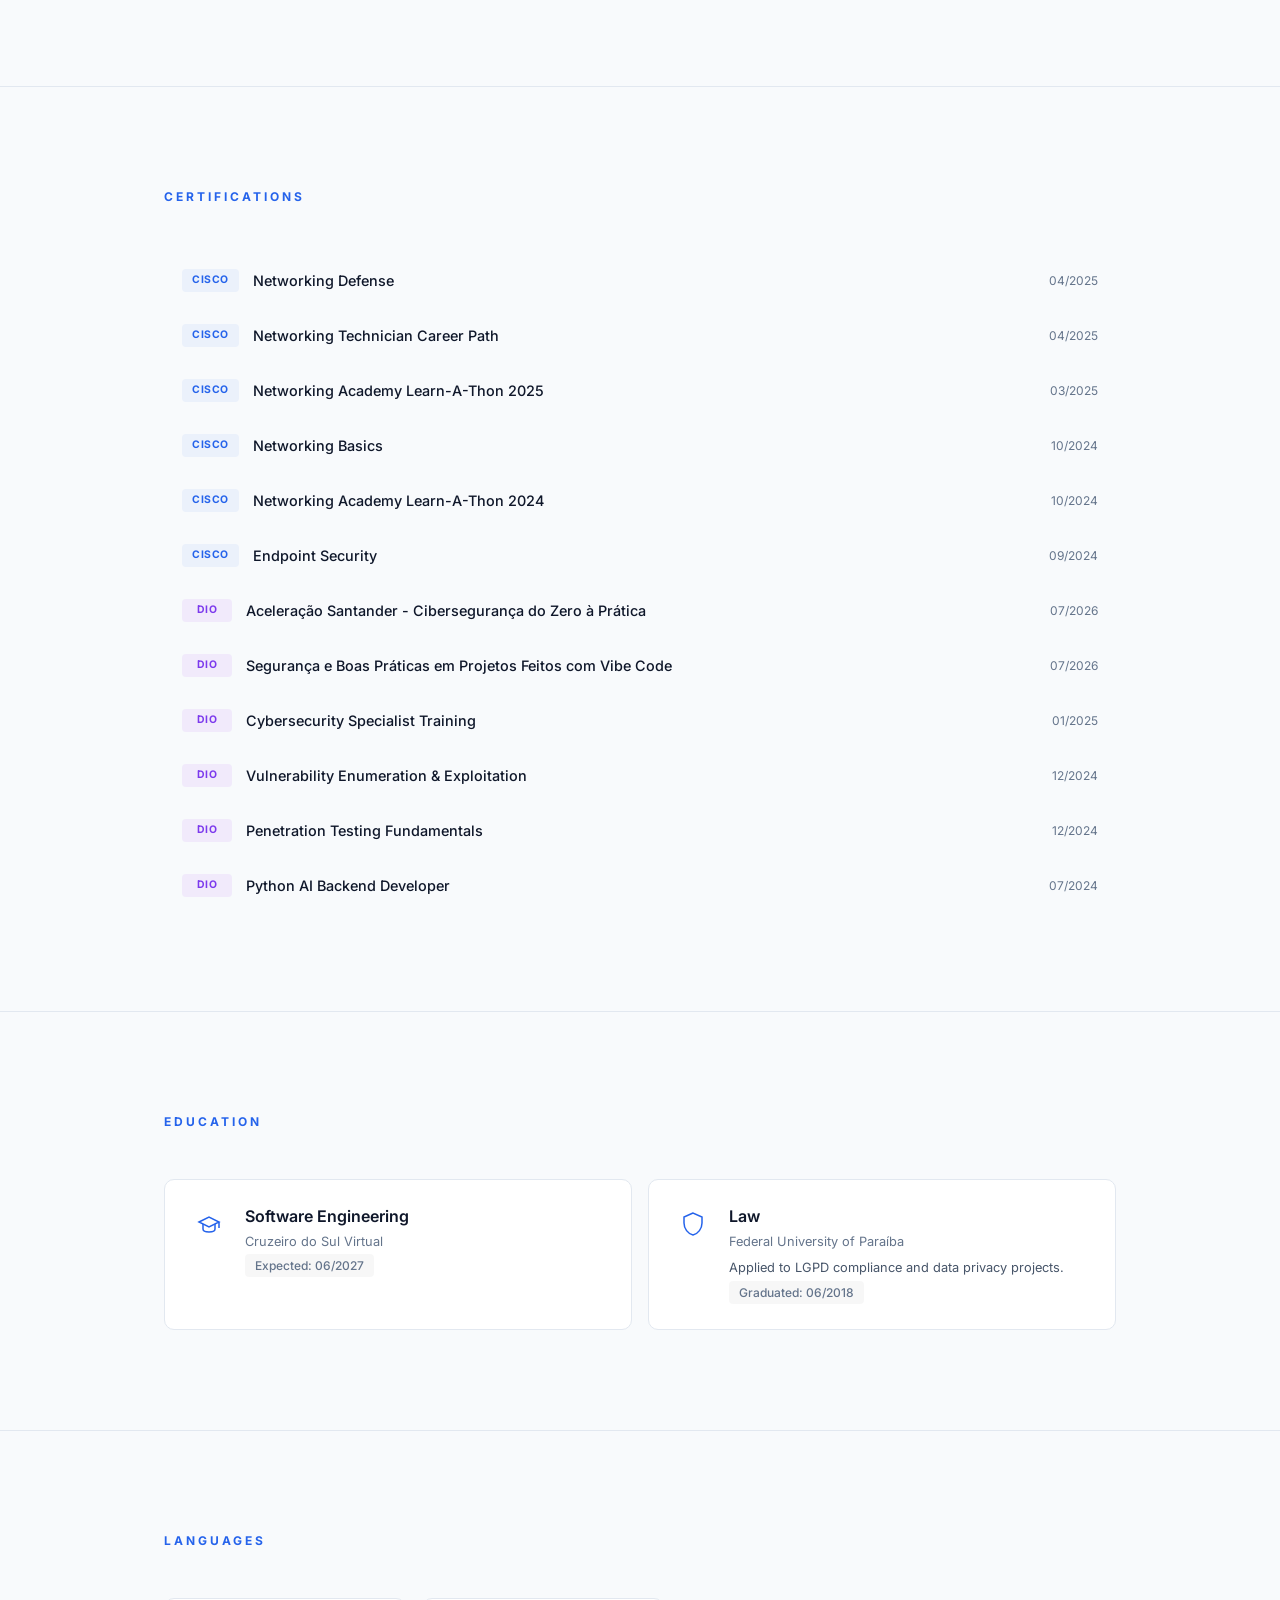
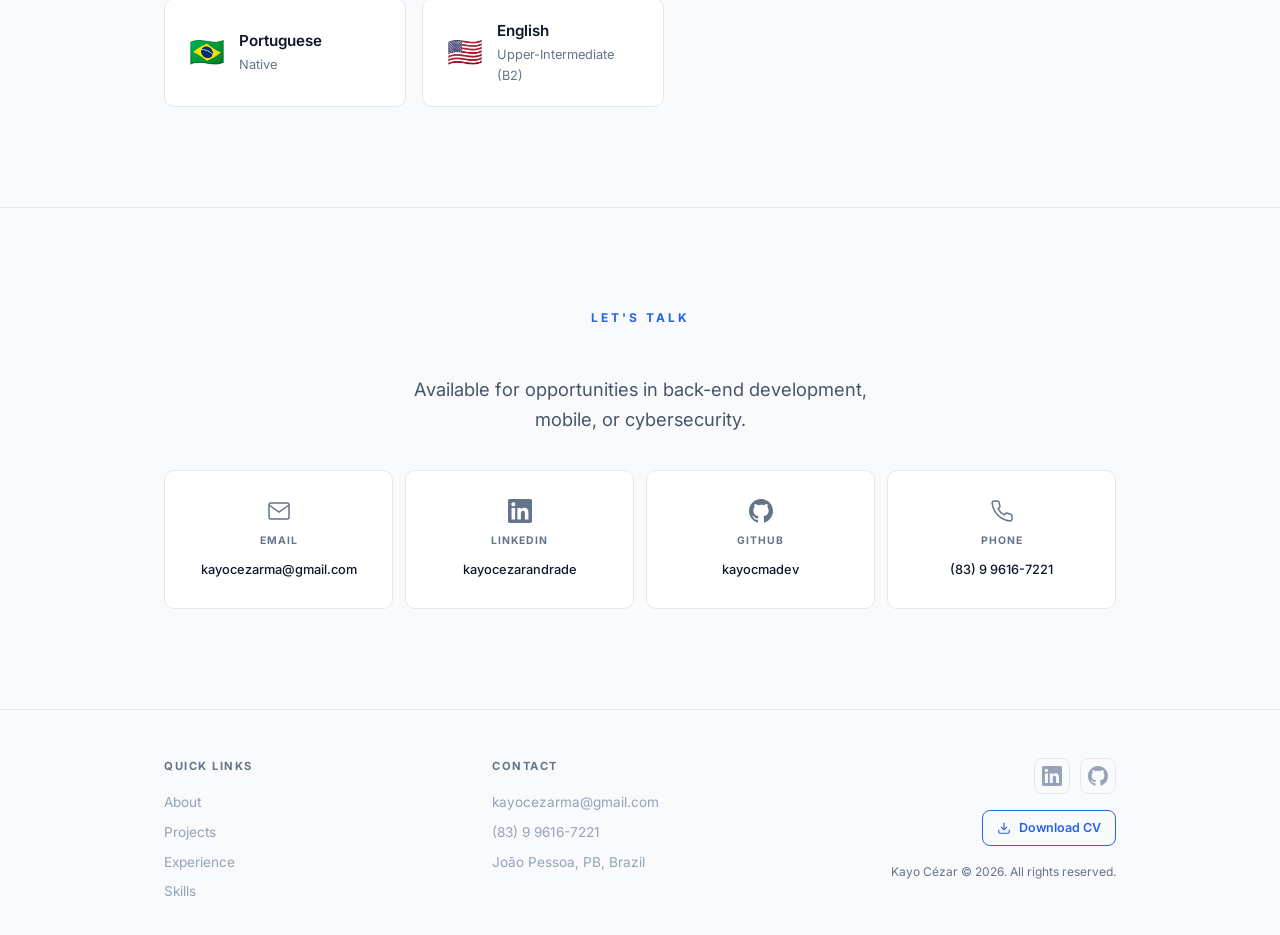
==== commit 2d686533: "feat: adiciona projeto AppSec Pipeline (DevSecOps) com link pro repositório público" ====
--- a/index.html
+++ b/index.html
@@ -153,6 +153,22 @@
                     <div class="project-card fade-up">
                         <div class="project-header">
                             <div class="project-status">
+                                <span class="status-dot"></span> <span data-i18n="proj.completed">Completed</span>
+                            </div>
+                            <a class="project-badge public" href="https://github.com/kayocmadev/appsec-pipeline-laravel" target="_blank" rel="noopener">
+                                <svg width="12" height="12" viewBox="0 0 24 24" fill="currentColor" aria-hidden="true"><path d="M12 .5C5.65.5.5 5.65.5 12a11.5 11.5 0 007.86 10.92c.58.1.79-.25.79-.56v-2c-3.2.7-3.87-1.37-3.87-1.37-.52-1.33-1.28-1.69-1.28-1.69-1.04-.71.08-.7.08-.7 1.15.08 1.76 1.19 1.76 1.19 1.03 1.76 2.69 1.25 3.35.96.1-.75.4-1.25.73-1.54-2.55-.29-5.24-1.28-5.24-5.68 0-1.26.45-2.28 1.19-3.09-.12-.29-.52-1.46.11-3.05 0 0 .97-.31 3.17 1.18a11 11 0 015.77 0c2.2-1.49 3.17-1.18 3.17-1.18.63 1.59.23 2.76.11 3.05.74.81 1.19 1.83 1.19 3.09 0 4.41-2.69 5.39-5.25 5.67.41.36.78 1.06.78 2.14v3.17c0 .31.21.67.8.56A11.5 11.5 0 0023.5 12C23.5 5.65 18.35.5 12 .5z"/></svg>
+                                <span data-i18n="proj.public">Public code</span>
+                            </a>
+                        </div>
+                        <h3 data-i18n="proj0.title">AppSec Pipeline (DevSecOps)</h3>
+                        <p data-i18n="proj0.desc">GitHub Actions pipeline that blocks insecure code before merge: Semgrep SAST with 3 custom rules (including taint tracking for SQL injection), composer audit (SCA), OWASP ZAP full scan (DAST) and PHPUnit regression tests. Detected and fixed 5 OWASP Top 10 vulnerabilities in a Laravel app, with documented triage.</p>
+                        <div class="project-stack">
+                            <span>GitHub Actions</span><span>Semgrep</span><span>OWASP ZAP</span><span>composer audit</span><span>PHPUnit</span><span>Laravel</span><span>Docker</span>
+                        </div>
+                    </div>
+                    <div class="project-card fade-up">
+                        <div class="project-header">
+                            <div class="project-status">
                                 <span class="status-dot"></span> <span data-i18n="proj.production">In production</span>
                             </div>
                             <div class="project-badge private">
@@ -548,6 +564,10 @@
             'proj.production': 'In production',
             'proj.development': 'In development',
             'proj.private': 'Private code',
+            'proj.completed': 'Completed',
+            'proj.public': 'Public code',
+            'proj0.title': 'AppSec Pipeline (DevSecOps)',
+            'proj0.desc': 'GitHub Actions pipeline that blocks insecure code before merge: Semgrep SAST with 3 custom rules (including taint tracking for SQL injection), composer audit (SCA), OWASP ZAP full scan (DAST) and PHPUnit regression tests. Detected and fixed 5 OWASP Top 10 vulnerabilities in a Laravel app, with documented triage.',
             'proj1.title': 'Electronic Voting System',
             'proj1.desc': 'Multi-tenant system for municipal councils with a companion mobile app. Live voting over WebSocket, biometric authentication, and session minutes/agendas generated via the Gemini API. Includes a public portal for citizen voting. Serving 7+ councils simultaneously.',
             'proj2.title': 'Public Healthcare Management',
@@ -635,6 +655,10 @@
             'proj.production': 'Em produção',
             'proj.development': 'Em desenvolvimento',
             'proj.private': 'Código privado',
+            'proj.completed': 'Concluído',
+            'proj.public': 'Código público',
+            'proj0.title': 'Pipeline AppSec (DevSecOps)',
+            'proj0.desc': 'Pipeline no GitHub Actions que barra código inseguro antes do merge: Semgrep (SAST) com 3 regras próprias (incluindo taint tracking para SQL injection), composer audit (SCA), OWASP ZAP full scan (DAST) e testes de regressão com PHPUnit. Detectou e corrigiu 5 vulnerabilidades do OWASP Top 10 numa app Laravel, com triagem documentada.',
             'proj1.title': 'Sistema de Votação Eletrônica',
             'proj1.desc': 'Sistema multi-tenant para câmaras municipais com app mobile complementar. Votações ao vivo via WebSocket, autenticação biométrica e geração de atas/pautas via API do Gemini. Inclui portal público de votação para o cidadão. Atendendo 7+ câmaras simultaneamente.',
             'proj2.title': 'Sistema de Gestão de Saúde Pública',
--- a/style.css
+++ b/style.css
@@ -572,6 +572,17 @@
     border-radius: 6px;
 }
 
+.project-badge.public {
+    color: var(--primary);
+    border-color: var(--primary);
+    text-decoration: none;
+    transition: background 0.2s;
+}
+
+.project-badge.public:hover {
+    background: var(--primary-glow);
+}
+
 .project-card h3 {
     font-size: 1.25rem;
     font-weight: 700;
